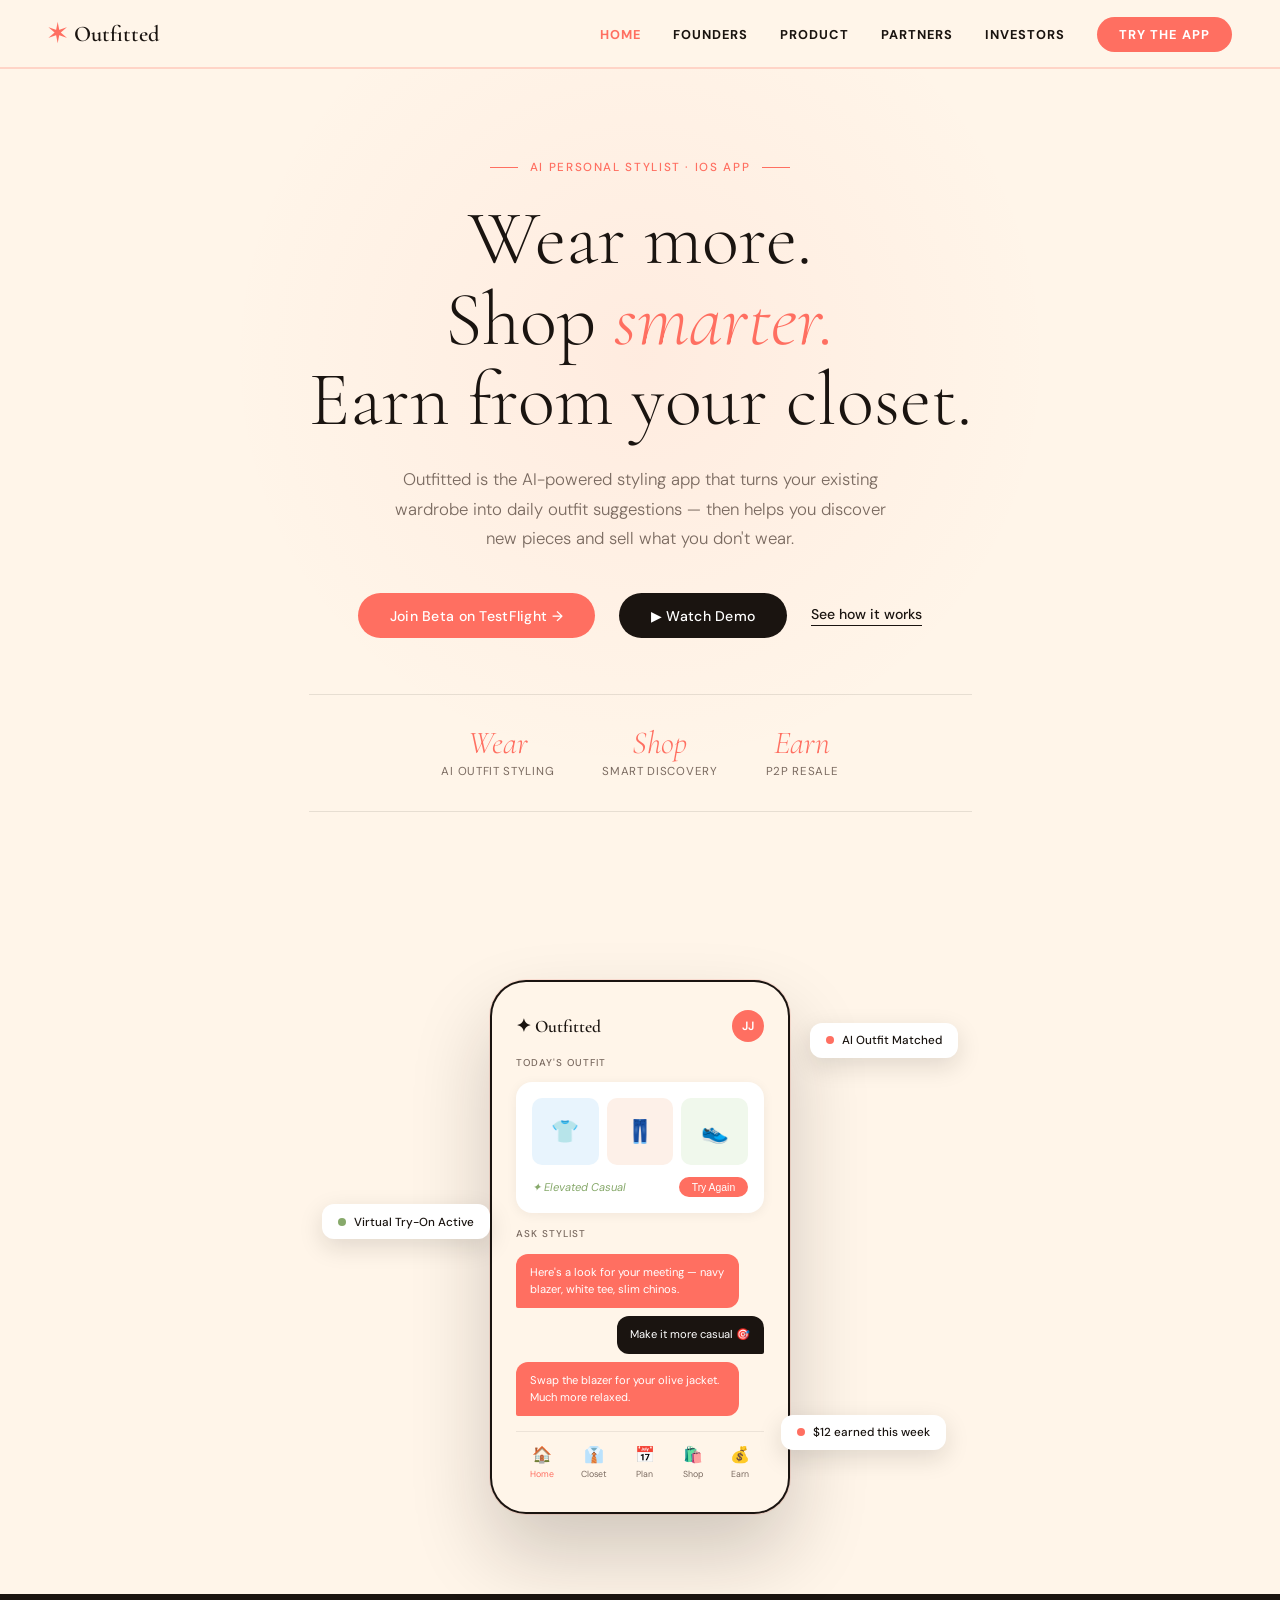
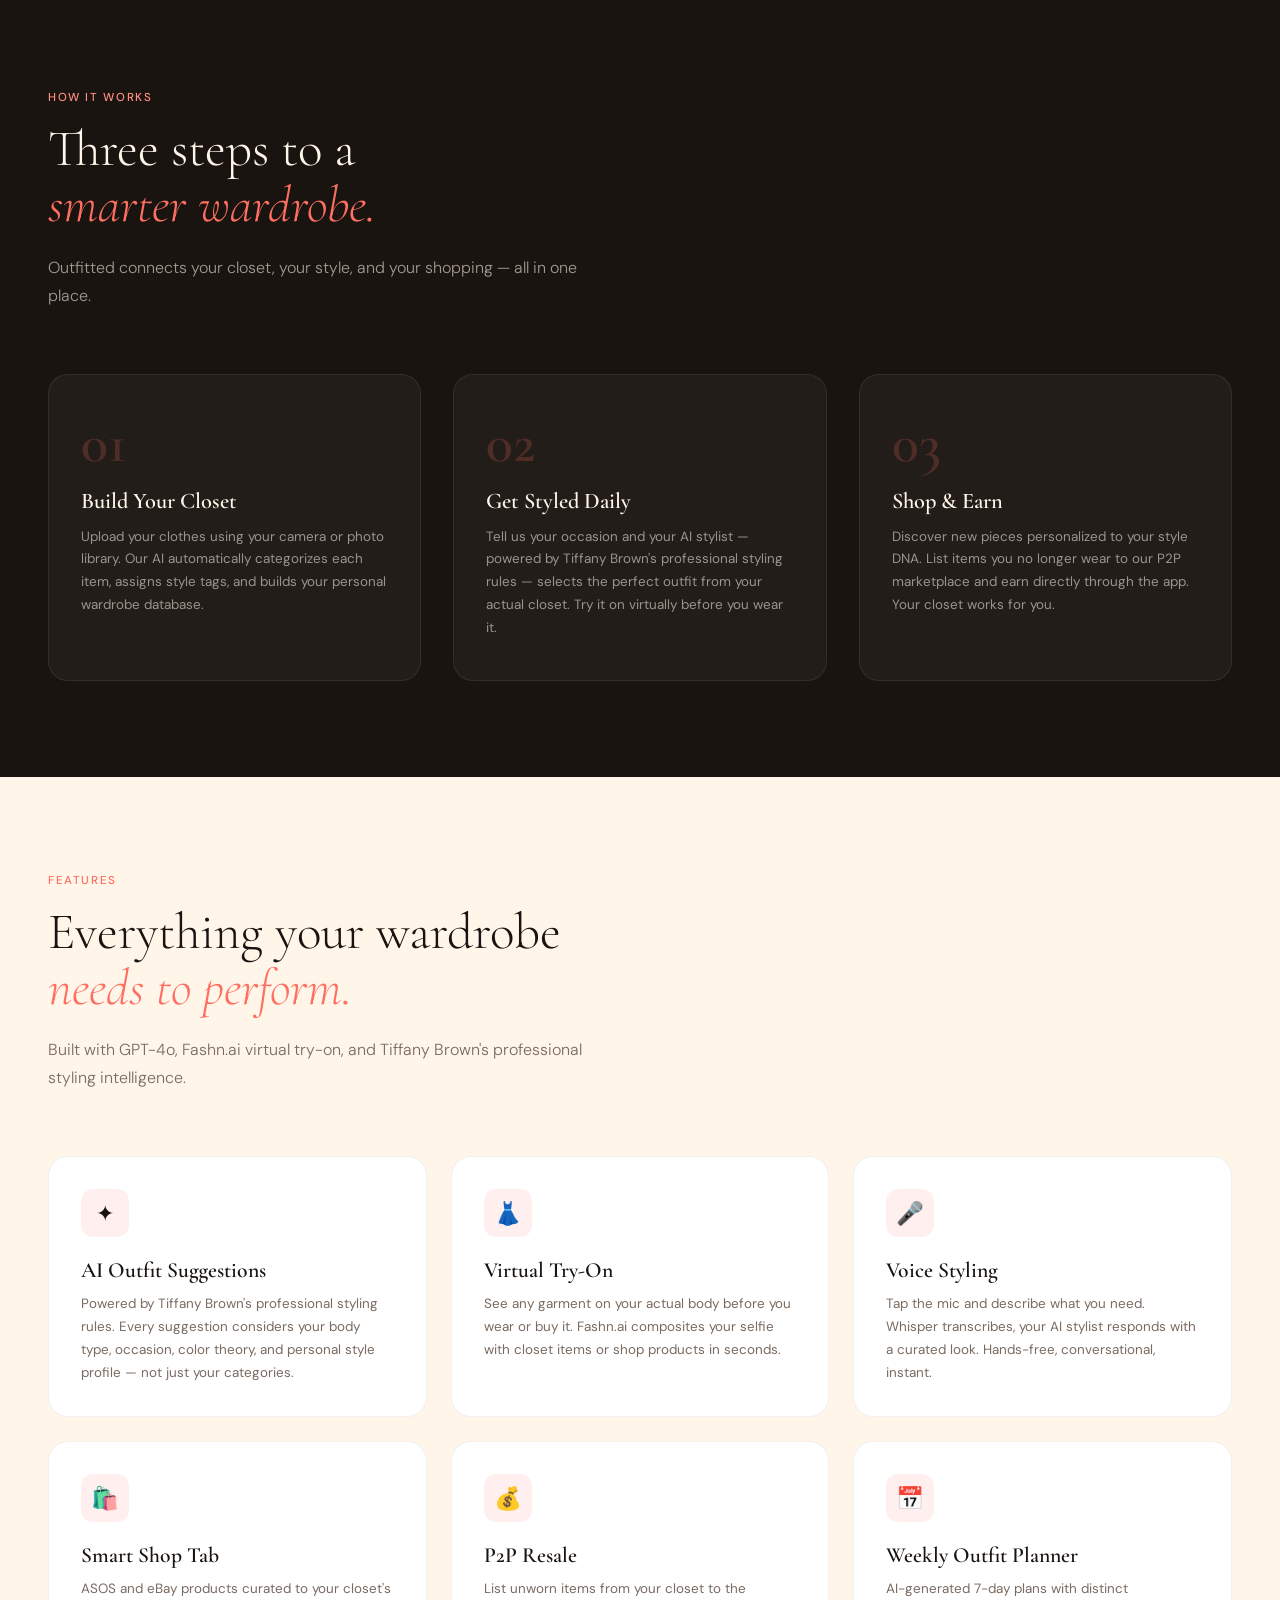
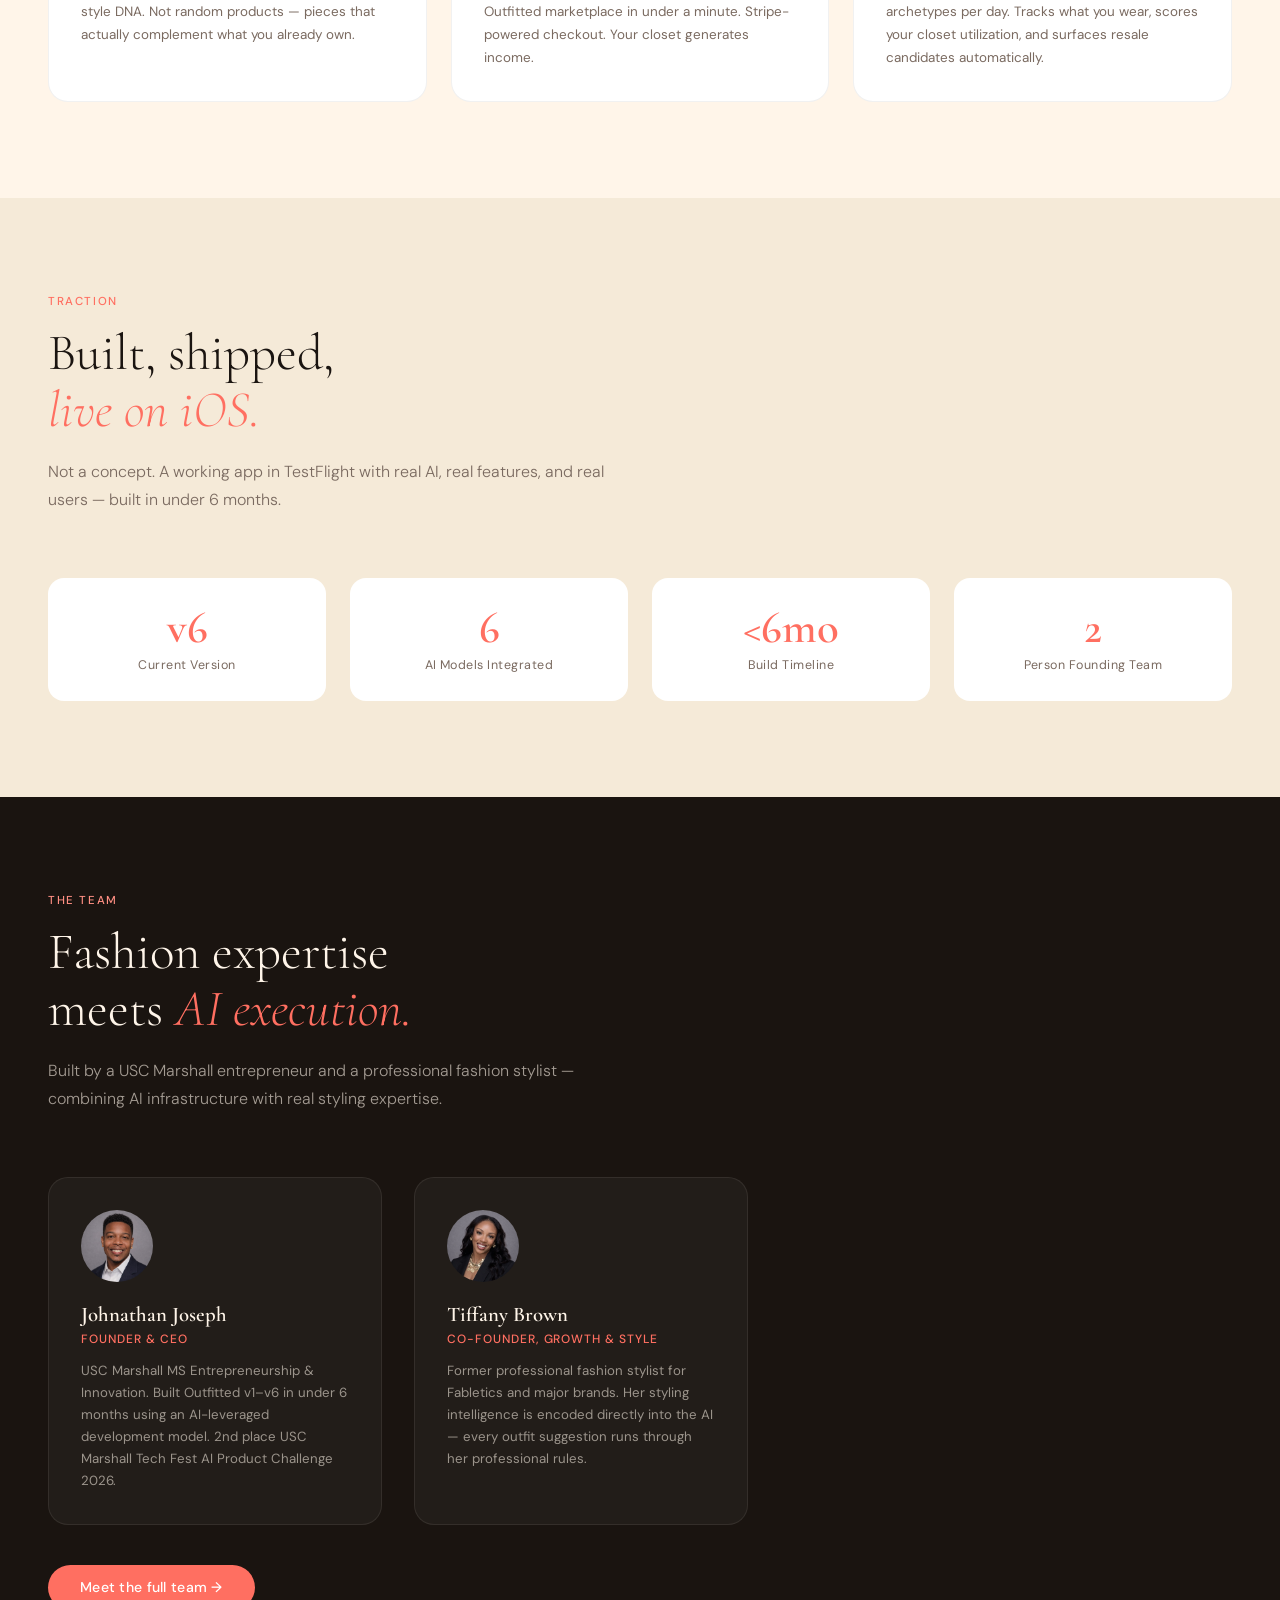
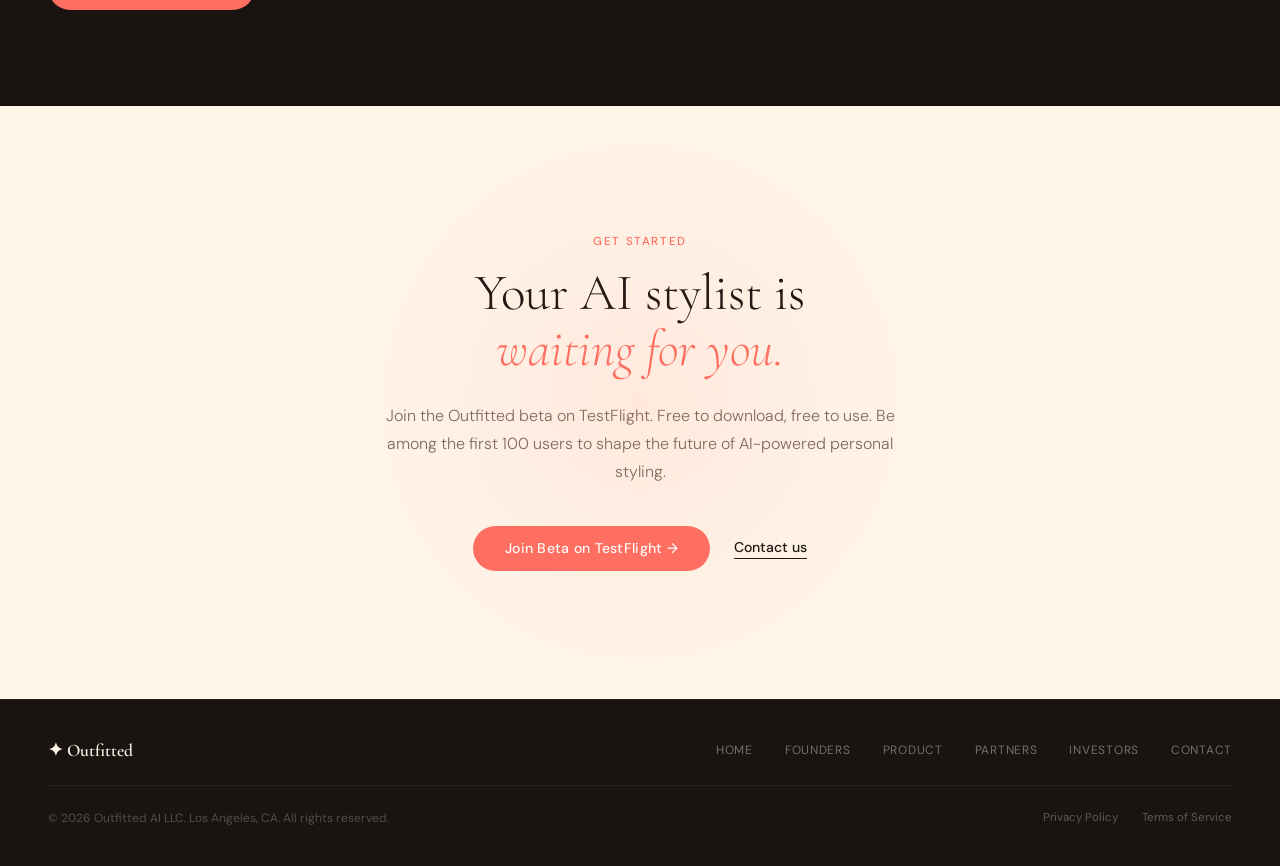
==== index.html @ 9d564053 "Update index.html" ====
<!DOCTYPE html>
<html lang="en">
<head>
  <meta charset="UTF-8" />
  <meta name="color-scheme" content="light only" />
  <meta name="viewport" content="width=device-width, initial-scale=1.0" />
  <title>Outfitted — Wear, Shop, Earn</title>
  <meta name="description" content="Outfitted is an AI-powered personal stylist that turns your existing closet into daily outfit suggestions — then helps you shop, resell, and earn from what you already own." />
  <link rel="preconnect" href="https://fonts.googleapis.com" />
  <link rel="preconnect" href="https://fonts.gstatic.com" crossorigin />
  <link href="https://fonts.googleapis.com/css2?family=Cormorant+Garamond:ital,wght@0,300;0,400;0,600;1,300;1,400&family=DM+Sans:wght@300;400;500&display=swap" rel="stylesheet" />
  <style>
    *, *::before, *::after { box-sizing: border-box; margin: 0; padding: 0; }
    :root {
      --coral: #FF6F61; --coral-dark: #E55A4D; --sage: #87A96B;
      --cream: #FFF5E9; --cream-dark: #F5EAD8; --ink: #1A1410; --ink-light: #7A6A60; --white: #FFFFFF;
    }

    html { scroll-behavior: smooth; }
    html { background: #FFF5E9; color-scheme: light; }
    body { font-family: 'DM Sans', sans-serif; background: #FFF5E9; color: var(--ink); overflow-x: hidden; }

    .hero { min-height: 100vh; display: flex; flex-direction: column; align-items: center; justify-content: center; padding: 9rem 2rem 5rem; text-align: center; position: relative; overflow: hidden; }
    .hero::before { content: ''; position: absolute; top: -10%; left: 50%; transform: translateX(-50%); width: 70vw; height: 70vw; background: radial-gradient(ellipse, rgba(255,111,97,0.07) 0%, transparent 65%); pointer-events: none; }
    .hero-content { position: relative; z-index: 1; animation: fadeUp 0.9s ease both; max-width: 720px; }
    .hero-eyebrow { display: inline-flex; align-items: center; gap: 0.75rem; justify-content: center; font-size: 0.73rem; font-weight: 500; letter-spacing: 0.14em; text-transform: uppercase; color: var(--coral); margin-bottom: 1.5rem; }
    .hero-eyebrow::before, .hero-eyebrow::after { content: ''; display: block; width: 28px; height: 1px; background: var(--coral); }
    h1 { font-family: 'Cormorant Garamond', serif; font-size: clamp(3.4rem, 6vw, 6.5rem); font-weight: 300; line-height: 1.05; color: var(--ink); margin-bottom: 1.5rem; }
    h1 em { font-style: italic; color: var(--coral); }
    .hero-sub { font-size: 1.05rem; font-weight: 300; line-height: 1.75; color: var(--ink-light); max-width: 520px; margin: 0 auto 2.5rem; }
    .hero-actions { display: flex; align-items: center; gap: 1.5rem; flex-wrap: wrap; justify-content: center; margin-bottom: 3.5rem; }

    .pillars-row { display: flex; gap: 3rem; justify-content: center; padding: 2rem 3rem; border-top: 1px solid rgba(26,20,16,0.1); border-bottom: 1px solid rgba(26,20,16,0.1); margin-bottom: 0; }
    .pillar-item { text-align: center; }
    .pillar-word { font-family: 'Cormorant Garamond', serif; font-size: 2rem; font-weight: 300; font-style: italic; color: var(--coral); line-height: 1; }
    .pillar-desc { font-size: 0.72rem; font-weight: 400; color: var(--ink-light); letter-spacing: 0.06em; text-transform: uppercase; margin-top: 0.3rem; }

    .btn-primary { display: inline-flex; align-items: center; gap: 0.5rem; background: var(--coral); color: var(--white); padding: 0.85rem 2rem; border-radius: 100px; font-size: 0.88rem; font-weight: 500; text-decoration: none; letter-spacing: 0.02em; transition: background 0.2s, transform 0.2s; }
    .btn-primary:hover { background: var(--coral-dark); transform: translateY(-1px); }
    .btn-primary.dark { background: var(--ink); }
    .btn-primary.dark:hover { background: #2A2018; }
    .btn-secondary { display: inline-flex; align-items: center; gap: 0.4rem; color: var(--ink); font-size: 0.88rem; font-weight: 500; text-decoration: none; border-bottom: 1px solid var(--ink); padding-bottom: 2px; transition: color 0.2s, border-color 0.2s; }
    .btn-secondary:hover { color: var(--coral); border-color: var(--coral); }

    section { padding: 6rem 3rem; }
    .section-eyebrow { font-size: 0.72rem; font-weight: 500; letter-spacing: 0.14em; text-transform: uppercase; color: var(--coral); margin-bottom: 1rem; }
    h2 { font-family: 'Cormorant Garamond', serif; font-size: clamp(2.2rem, 4vw, 3.8rem); font-weight: 300; line-height: 1.1; color: var(--ink); margin-bottom: 1.25rem; }
    h2 em { font-style: italic; color: var(--coral); }
    .section-sub { font-size: 1rem; font-weight: 300; line-height: 1.75; color: var(--ink-light); max-width: 560px; }

    /* HOW IT WORKS */
    .how { background: var(--ink); }
    .how h2 { color: var(--cream); }
    .how .section-eyebrow { color: #FF8F83; }
    .how .section-sub { color: rgba(255,245,233,0.6); }
    .how-grid { display: grid; grid-template-columns: repeat(3, 1fr); gap: 2rem; margin-top: 4rem; }
    .how-card { background: rgba(255,245,233,0.04); border: 1px solid rgba(255,245,233,0.08); border-radius: 20px; padding: 2.5rem 2rem; transition: border-color 0.2s; }
    .how-card:hover { border-color: rgba(255,111,97,0.3); }
    .how-num { font-family: 'Cormorant Garamond', serif; font-size: 3.5rem; font-weight: 600; color: rgba(255,111,97,0.2); line-height: 1; margin-bottom: 1rem; }
    .how-title { font-family: 'Cormorant Garamond', serif; font-size: 1.4rem; font-weight: 600; color: var(--cream); margin-bottom: 0.75rem; }
    .how-desc { font-size: 0.84rem; line-height: 1.7; color: rgba(255,245,233,0.55); }

    /* FEATURES */
    .features-grid { display: grid; grid-template-columns: repeat(3, 1fr); gap: 1.5rem; margin-top: 4rem; }
    .feature-card { background: var(--white); border-radius: 20px; padding: 2rem; border: 1px solid rgba(26,20,16,0.06); transition: transform 0.2s, box-shadow 0.2s; }
    .feature-card:hover { transform: translateY(-4px); box-shadow: 0 16px 40px rgba(26,20,16,0.1); }
    .feature-icon { width: 48px; height: 48px; border-radius: 12px; background: rgba(255,111,97,0.1); display: flex; align-items: center; justify-content: center; font-size: 1.4rem; margin-bottom: 1.25rem; }
    .feature-title { font-family: 'Cormorant Garamond', serif; font-size: 1.35rem; font-weight: 600; color: var(--ink); margin-bottom: 0.6rem; }
    .feature-desc { font-size: 0.84rem; line-height: 1.7; color: var(--ink-light); }

    /* TRACTION */
    .traction { background: var(--cream-dark); }
    .traction-grid { display: grid; grid-template-columns: repeat(4, 1fr); gap: 1.5rem; margin-top: 4rem; }
    .traction-card { background: var(--white); border-radius: 16px; padding: 1.75rem; text-align: center; }
    .traction-num { font-family: 'Cormorant Garamond', serif; font-size: 2.8rem; font-weight: 600; color: var(--coral); line-height: 1; margin-bottom: 0.4rem; }
    .traction-label { font-size: 0.78rem; color: var(--ink-light); letter-spacing: 0.04em; }

    /* TEAM PREVIEW */
    .team-preview { background: var(--ink); }
    .team-preview h2 { color: var(--cream); }
    .team-preview .section-eyebrow { color: #FF8F83; }
    .team-preview .section-sub { color: rgba(255,245,233,0.6); }
    .team-grid { display: grid; grid-template-columns: repeat(2, 1fr); gap: 2rem; margin-top: 4rem; max-width: 700px; }
    .team-card { background: rgba(255,245,233,0.04); border: 1px solid rgba(255,245,233,0.08); border-radius: 20px; padding: 2rem; transition: border-color 0.2s; }
    .team-card:hover { border-color: rgba(255,111,97,0.3); }
    .team-avatar { width: 72px; height: 72px; border-radius: 50%; overflow: hidden; margin-bottom: 1.25rem; }
    .team-avatar img { width: 100%; height: 100%; object-fit: cover; object-position: center top; display: block; }
    .team-name { font-family: 'Cormorant Garamond', serif; font-size: 1.3rem; font-weight: 600; color: var(--cream); margin-bottom: 0.25rem; }
    .team-role { font-size: 0.75rem; font-weight: 500; letter-spacing: 0.08em; text-transform: uppercase; color: var(--coral); margin-bottom: 0.85rem; }
    .team-bio { font-size: 0.83rem; line-height: 1.65; color: rgba(255,245,233,0.55); }

    /* CTA */
    .cta-section { text-align: center; padding: 8rem 3rem; position: relative; overflow: hidden; }
    .cta-section::before { content: ''; position: absolute; top: 50%; left: 50%; transform: translate(-50%,-50%); width: 600px; height: 600px; background: radial-gradient(ellipse, rgba(255,111,97,0.09) 0%, transparent 70%); pointer-events: none; }
    .cta-section h2 { max-width: 600px; margin: 0 auto 1.5rem; }
    .cta-section .section-sub { margin: 0 auto 2.5rem; text-align: center; }
    .cta-buttons { display: flex; align-items: center; justify-content: center; gap: 1.5rem; flex-wrap: wrap; }

    footer { background: var(--ink); padding: 2.5rem 3rem; border-top: 1px solid rgba(255,245,233,0.06); }
    .footer-top { display: flex; align-items: center; justify-content: space-between; flex-wrap: wrap; gap: 1rem; margin-bottom: 1.5rem; }
    .footer-logo { font-family: 'Cormorant Garamond', serif; font-size: 1.1rem; font-weight: 600; color: var(--cream); }
    .footer-links { display: flex; gap: 2rem; flex-wrap: wrap; }
    .footer-links a { font-size: 0.75rem; color: rgba(255,245,233,0.4) !important; text-decoration: none; transition: color 0.2s; letter-spacing: 0.06em; text-transform: uppercase; }
    .footer-links a:hover { color: var(--coral); }
    .footer-bottom { display: flex; align-items: center; justify-content: space-between; flex-wrap: wrap; gap: 1rem; padding-top: 1.5rem; border-top: 1px solid rgba(255,245,233,0.06); }
    .footer-copy { font-size: 0.75rem; color: rgba(255,245,233,0.25); }
    .footer-legal { display: flex; gap: 1.5rem; }
    .footer-legal a { font-size: 0.72rem; color: rgba(255,245,233,0.3); text-decoration: none; transition: color 0.2s; }
    .footer-legal a:hover { color: var(--coral); }

    @keyframes fadeUp { from { opacity: 0; transform: translateY(24px); } to { opacity: 1; transform: translateY(0); } }
    @media (max-width: 900px) {
      section { padding: 4rem 1.5rem; }
      .hero { padding: 7rem 1.5rem 3rem; }
      .pillars-row { gap: 1.5rem; flex-wrap: wrap; }
      .how-grid, .features-grid { grid-template-columns: 1fr; }
      .traction-grid { grid-template-columns: repeat(2, 1fr); }
      .team-grid { grid-template-columns: 1fr; max-width: 100%; }
      footer { padding: 2rem 1.5rem; }
      .footer-top, .footer-bottom { flex-direction: column; text-align: center; }
    }

    .mockup-section { padding: 5rem 3rem; display: flex; justify-content: center; background: var(--cream); }
    .mockup-wrap { position: relative; display: inline-block; }
    .app-mockup { background: var(--ink); border-radius: 36px; padding: 2px; box-shadow: 0 40px 80px rgba(26,20,16,0.2), 0 0 0 1px rgba(255,111,97,0.15); width: 300px; }
    .app-inner { background: var(--cream); border-radius: 34px; overflow: hidden; padding: 1.75rem 1.5rem; min-height: 530px; display: flex; flex-direction: column; gap: 0.85rem; }
    .app-header { display: flex; align-items: center; justify-content: space-between; }
    .app-logo-sm { font-family: 'Cormorant Garamond', serif; font-size: 1.1rem; font-weight: 600; color: var(--ink); }
    .app-av { width: 32px; height: 32px; border-radius: 50%; background: var(--coral); display: flex; align-items: center; justify-content: center; color: white; font-size: 0.75rem; font-weight: 600; }
    .app-lbl { font-size: 0.62rem; font-weight: 500; letter-spacing: 0.1em; text-transform: uppercase; color: var(--ink-light); }
    .oc { background: var(--white); border-radius: 16px; padding: 1rem; box-shadow: 0 2px 12px rgba(26,20,16,0.06); }
    .or { display: flex; gap: 0.5rem; margin-bottom: 0.75rem; }
    .oi { flex: 1; aspect-ratio: 1; border-radius: 10px; display: flex; align-items: center; justify-content: center; font-size: 1.4rem; }
    .oi.t { background: #E8F4FD; } .oi.b { background: #FDF0E8; } .oi.s { background: #F0F8EC; }
    .om { display: flex; align-items: center; justify-content: space-between; }
    .oa { font-size: 0.7rem; color: var(--sage); font-style: italic; }
    .ob { background: var(--coral); color: white; border: none; border-radius: 100px; padding: 0.3rem 0.8rem; font-size: 0.65rem; font-weight: 500; cursor: pointer; }
    .ca { display: flex; flex-direction: column; gap: 0.5rem; }
    .ab { background: var(--coral); color: white; border-radius: 12px 12px 12px 2px; padding: 0.65rem 0.85rem; font-size: 0.7rem; line-height: 1.5; max-width: 90%; }
    .ub { background: var(--ink); color: white; border-radius: 12px 12px 2px 12px; padding: 0.65rem 0.85rem; font-size: 0.7rem; line-height: 1.5; max-width: 80%; margin-left: auto; }
    .at { display: flex; justify-content: space-around; padding: 0.75rem 0 0.25rem; border-top: 1px solid rgba(26,20,16,0.08); margin-top: auto; }
    .ti { display: flex; flex-direction: column; align-items: center; gap: 0.2rem; font-size: 0.55rem; color: var(--ink-light); }
    .ti.act { color: var(--coral); }
    .ticon { font-size: 1rem; }
    .bf { position: absolute; background: var(--white); border-radius: 12px; padding: 0.6rem 1rem; box-shadow: 0 8px 24px rgba(26,20,16,0.13); font-size: 0.73rem; font-weight: 500; display: flex; align-items: center; gap: 0.5rem; white-space: nowrap; animation: floatbadge 4s ease-in-out infinite; }
    .bf.b1 { top: 8%; right: -168px; animation-delay: 0s; }
    .bf.b2 { top: 42%; left: -168px; animation-delay: 1.5s; }
    .bf.b3 { bottom: 12%; right: -156px; animation-delay: 0.75s; }
    .bd { width: 8px; height: 8px; border-radius: 50%; background: var(--sage); flex-shrink: 0; }
    .bd.c { background: var(--coral); }
    @keyframes floatbadge { 0%, 100% { transform: translateY(0); } 50% { transform: translateY(-8px); } }
      #topnav { position:fixed; top:0; left:0; right:0; z-index:9999; display:flex; align-items:center; justify-content:space-between; padding:1.25rem 3rem; background:#FFF5E9; border-bottom:2px solid rgba(255,111,97,0.25); }
      #topnav a.logo { font-family:'Cormorant Garamond',serif; font-size:1.4rem; font-weight:600; color:#1A1410; text-decoration:none; display:flex; align-items:center; gap:0.5rem; }
      #topnav .spark { color:#FF6F61; }
      #topnav ul { display:flex; align-items:center; gap:2rem; list-style:none; margin:0; padding:0; }
      #topnav ul li { list-style:none; }
      #topnav ul li a { font-size:0.8rem !important; font-weight:700 !important; letter-spacing:0.08em; text-transform:uppercase; color:#1A1410 !important; text-decoration:none !important; opacity:1 !important; visibility:visible !important; }
      #topnav ul li a:hover, #topnav ul li a.active { color:#FF6F61 !important; }
      #topnav ul li a.cta { background:#FF6F61 !important; color:#ffffff !important; padding:0.55rem 1.4rem; border-radius:100px; }
      #topnav ul li a.cta:hover { background:#E55A4D !important; }
      #hamburger { display:none; flex-direction:column; gap:5px; background:none; border:none; cursor:pointer; padding:4px; }
      #hamburger span { display:block; width:24px; height:2px; background:#1A1410; border-radius:2px; }
      #mobilenav { display:none; position:fixed; inset:0; background:#FFF5E9; z-index:10000; flex-direction:column; align-items:center; justify-content:center; gap:2rem; }
      #mobilenav.open { display:flex !important; }
      #mobilenav a { font-family:'Cormorant Garamond',serif; font-size:2.2rem; font-weight:300; color:#1A1410 !important; text-decoration:none; }
      #mobilenav a:hover { color:#FF6F61 !important; }
      #mobilenav a.cta { font-family:'DM Sans',sans-serif; font-size:1rem; background:#FF6F61; color:#ffffff !important; padding:0.75rem 2.5rem; border-radius:100px; }
      #closenav { position:absolute; top:1.5rem; right:1.5rem; background:none; border:none; font-size:1.5rem; cursor:pointer; color:#1A1410; }
      @media (max-width: 900px) { #topnav { padding: 1rem 1.5rem; } #topnav ul { display: none !important; } #hamburger { display: flex !important; } #topnav a.logo { display: flex !important; } }
  </style>
</head>
<body>

  <nav id="topnav">
    <a href="index.html" class="logo"><span class="spark">&#x2736;</span> Outfitted</a>
    <ul>
      <li><a href="index.html" class="active">Home</a></li>
      <li><a href="founders.html" >Founders</a></li>
      <li><a href="product.html" >Product</a></li>
      <li><a href="partners.html" >Partners</a></li>
      <li><a href="invest.html" >Investors</a></li>
      <li><a href="https://testflight.apple.com/join/uwkSrC3p" target="_blank" class="cta">Try the App</a></li>
    </ul>
    <button id="hamburger" onclick="document.getElementById('mobilenav').classList.add('open')" aria-label="Menu"><span></span><span></span><span></span></button>
  </nav>
  <div id="mobilenav">
    <button id="closenav" onclick="document.getElementById('mobilenav').classList.remove('open')">&#x2715;</button>
    <a href="index.html" onclick="document.getElementById('mobilenav').classList.remove('open')">Home</a>
    <a href="founders.html" onclick="document.getElementById('mobilenav').classList.remove('open')">Founders</a>
    <a href="product.html" onclick="document.getElementById('mobilenav').classList.remove('open')">Product</a>
    <a href="partners.html" onclick="document.getElementById('mobilenav').classList.remove('open')">Partners</a>
    <a href="invest.html" onclick="document.getElementById('mobilenav').classList.remove('open')">Investors</a>
    <a href="https://testflight.apple.com/join/uwkSrC3p" target="_blank" class="cta">Try the App</a>
  </div>

  <!-- MOBILE MENU --><section class="hero">
    <div class="hero-content">
      <div class="hero-eyebrow">AI Personal Stylist · iOS App</div>
      <h1>Wear more.<br/>Shop <em>smarter.</em><br/>Earn from your closet.</h1>
      <p class="hero-sub">Outfitted is the AI-powered styling app that turns your existing wardrobe into daily outfit suggestions — then helps you discover new pieces and sell what you don't wear.</p>
      <div class="hero-actions">
        <a href="https://testflight.apple.com/join/uwkSrC3p" target="_blank" class="btn-primary">Join Beta on TestFlight →</a>
        <a href="https://youtube.com/shorts/QoiiJCSgkPc?feature=share" target="_blank" class="btn-primary dark">▶ Watch Demo</a>
        <a href="#how" class="btn-secondary">See how it works</a>
      </div>
      <div class="pillars-row">
        <div class="pillar-item"><div class="pillar-word">Wear</div><div class="pillar-desc">AI Outfit Styling</div></div>
        <div class="pillar-item"><div class="pillar-word">Shop</div><div class="pillar-desc">Smart Discovery</div></div>
        <div class="pillar-item"><div class="pillar-word">Earn</div><div class="pillar-desc">P2P Resale</div></div>
      </div>
    </div>
  </section>


  <!-- APP MOCKUP -->
  <section class="mockup-section">
    <div class="mockup-wrap">
      <div class="app-mockup">
        <div class="app-inner">
          <div class="app-header">
            <div class="app-logo-sm"><span class="spark">✦</span> Outfitted</div>
            <div class="app-av">JJ</div>
          </div>
          <div class="app-lbl">Today's Outfit</div>
          <div class="oc">
            <div class="or">
              <div class="oi t">👕</div>
              <div class="oi b">👖</div>
              <div class="oi s">👟</div>
            </div>
            <div class="om">
              <span class="oa">✦ Elevated Casual</span>
              <button class="ob">Try Again</button>
            </div>
          </div>
          <div class="app-lbl">Ask Stylist</div>
          <div class="ca">
            <div class="ab">Here's a look for your meeting — navy blazer, white tee, slim chinos.</div>
            <div class="ub">Make it more casual 🎯</div>
            <div class="ab">Swap the blazer for your olive jacket. Much more relaxed.</div>
          </div>
          <div class="at">
            <div class="ti act"><span class="ticon">🏠</span>Home</div>
            <div class="ti"><span class="ticon">👔</span>Closet</div>
            <div class="ti"><span class="ticon">📅</span>Plan</div>
            <div class="ti"><span class="ticon">🛍️</span>Shop</div>
            <div class="ti"><span class="ticon">💰</span>Earn</div>
          </div>
        </div>
      </div>
      <div class="bf b1"><span class="bd c"></span>AI Outfit Matched</div>
      <div class="bf b2"><span class="bd"></span>Virtual Try-On Active</div>
      <div class="bf b3"><span class="bd c"></span>$12 earned this week</div>
    </div>
  </section>

  <!-- HOW IT WORKS -->
  <section class="how" id="how">
    <div class="section-eyebrow">How It Works</div>
    <h2>Three steps to a<br/><em>smarter wardrobe.</em></h2>
    <p class="section-sub">Outfitted connects your closet, your style, and your shopping — all in one place.</p>
    <div class="how-grid">
      <div class="how-card">
        <div class="how-num">01</div>
        <div class="how-title">Build Your Closet</div>
        <div class="how-desc">Upload your clothes using your camera or photo library. Our AI automatically categorizes each item, assigns style tags, and builds your personal wardrobe database.</div>
      </div>
      <div class="how-card">
        <div class="how-num">02</div>
        <div class="how-title">Get Styled Daily</div>
        <div class="how-desc">Tell us your occasion and your AI stylist — powered by Tiffany Brown's professional styling rules — selects the perfect outfit from your actual closet. Try it on virtually before you wear it.</div>
      </div>
      <div class="how-card">
        <div class="how-num">03</div>
        <div class="how-title">Shop & Earn</div>
        <div class="how-desc">Discover new pieces personalized to your style DNA. List items you no longer wear to our P2P marketplace and earn directly through the app. Your closet works for you.</div>
      </div>
    </div>
  </section>

  <!-- FEATURES -->
  <section id="features">
    <div class="section-eyebrow">Features</div>
    <h2>Everything your wardrobe<br/><em>needs to perform.</em></h2>
    <p class="section-sub">Built with GPT-4o, Fashn.ai virtual try-on, and Tiffany Brown's professional styling intelligence.</p>
    <div class="features-grid">
      <div class="feature-card">
        <div class="feature-icon">✦</div>
        <div class="feature-title">AI Outfit Suggestions</div>
        <div class="feature-desc">Powered by Tiffany Brown's professional styling rules. Every suggestion considers your body type, occasion, color theory, and personal style profile — not just your categories.</div>
      </div>
      <div class="feature-card">
        <div class="feature-icon">👗</div>
        <div class="feature-title">Virtual Try-On</div>
        <div class="feature-desc">See any garment on your actual body before you wear or buy it. Fashn.ai composites your selfie with closet items or shop products in seconds.</div>
      </div>
      <div class="feature-card">
        <div class="feature-icon">🎤</div>
        <div class="feature-title">Voice Styling</div>
        <div class="feature-desc">Tap the mic and describe what you need. Whisper transcribes, your AI stylist responds with a curated look. Hands-free, conversational, instant.</div>
      </div>
      <div class="feature-card">
        <div class="feature-icon">🛍️</div>
        <div class="feature-title">Smart Shop Tab</div>
        <div class="feature-desc">ASOS and eBay products curated to your closet's style DNA. Not random products — pieces that actually complement what you already own.</div>
      </div>
      <div class="feature-card">
        <div class="feature-icon">💰</div>
        <div class="feature-title">P2P Resale</div>
        <div class="feature-desc">List unworn items from your closet to the Outfitted marketplace in under a minute. Stripe-powered checkout. Your closet generates income.</div>
      </div>
      <div class="feature-card">
        <div class="feature-icon">📅</div>
        <div class="feature-title">Weekly Outfit Planner</div>
        <div class="feature-desc">AI-generated 7-day plans with distinct archetypes per day. Tracks what you wear, scores your closet utilization, and surfaces resale candidates automatically.</div>
      </div>
    </div>
  </section>

  <!-- TRACTION -->
  <section class="traction">
    <div class="section-eyebrow">Traction</div>
    <h2>Built, shipped,<br/><em>live on iOS.</em></h2>
    <p class="section-sub">Not a concept. A working app in TestFlight with real AI, real features, and real users — built in under 6 months.</p>
    <div class="traction-grid">
      <div class="traction-card"><div class="traction-num">v6</div><div class="traction-label">Current Version</div></div>
      <div class="traction-card"><div class="traction-num">6</div><div class="traction-label">AI Models Integrated</div></div>
      <div class="traction-card"><div class="traction-num">&lt;6mo</div><div class="traction-label">Build Timeline</div></div>
      <div class="traction-card"><div class="traction-num">2</div><div class="traction-label">Person Founding Team</div></div>
    </div>
  </section>

  <!-- TEAM -->
  <section class="team-preview">
    <div class="section-eyebrow">The Team</div>
    <h2>Fashion expertise<br/>meets <em>AI execution.</em></h2>
    <p class="section-sub" style="color:rgba(255,245,233,0.6)">Built by a USC Marshall entrepreneur and a professional fashion stylist — combining AI infrastructure with real styling expertise.</p>
    <div class="team-grid">
      <div class="team-card">
        <div class="team-avatar"><img src="jj-headshot.png" alt="Johnathan Joseph" /></div>
        <div class="team-name">Johnathan Joseph</div>
        <div class="team-role">Founder & CEO</div>
        <div class="team-bio">USC Marshall MS Entrepreneurship & Innovation. Built Outfitted v1–v6 in under 6 months using an AI-leveraged development model. 2nd place USC Marshall Tech Fest AI Product Challenge 2026.</div>
      </div>
      <div class="team-card">
        <div class="team-avatar"><img src="tiffany-headshot.png" alt="Tiffany Brown" /></div>
        <div class="team-name">Tiffany Brown</div>
        <div class="team-role">Co-Founder, Growth & Style</div>
        <div class="team-bio">Former professional fashion stylist for Fabletics and major brands. Her styling intelligence is encoded directly into the AI — every outfit suggestion runs through her professional rules.</div>
      </div>
    </div>
    <div style="margin-top:2.5rem;">
      <a href="founders.html" class="btn-primary">Meet the full team →</a>
    </div>
  </section>

  <!-- CTA -->
  <section class="cta-section">
    <div class="section-eyebrow">Get Started</div>
    <h2>Your AI stylist is<br/><em>waiting for you.</em></h2>
    <p class="section-sub">Join the Outfitted beta on TestFlight. Free to download, free to use. Be among the first 100 users to shape the future of AI-powered personal styling.</p>
    <div class="cta-buttons">
      <a href="https://testflight.apple.com/join/uwkSrC3p" target="_blank" class="btn-primary">Join Beta on TestFlight →</a>
      <a href="mailto:Outfittedai@outlook.com" class="btn-secondary">Contact us</a>
    </div>
  </section>

  <footer>
    <div class="footer-top">
      <div class="footer-logo"><span class="spark">✦</span> Outfitted</div>
      <nav class="footer-links">
        <a href="index.html">Home</a>
        <a href="founders.html">Founders</a>
        <a href="product.html">Product</a>
        <a href="partners.html">Partners</a>
        <a href="invest.html">Investors</a>
        <a href="mailto:Outfittedai@outlook.com">Contact</a>
      </nav>
    </div>
    <div class="footer-bottom">
      <div class="footer-copy">© 2026 Outfitted AI LLC. Los Angeles, CA. All rights reserved.</div>
      <div class="footer-legal">
        <a href="privacy.html">Privacy Policy</a>
        <a href="terms.html">Terms of Service</a>
        <a href="stripe-return.html" style="display:none">Stripe Return</a>
      </div>
    </div>
  </footer>

</body>
</html>
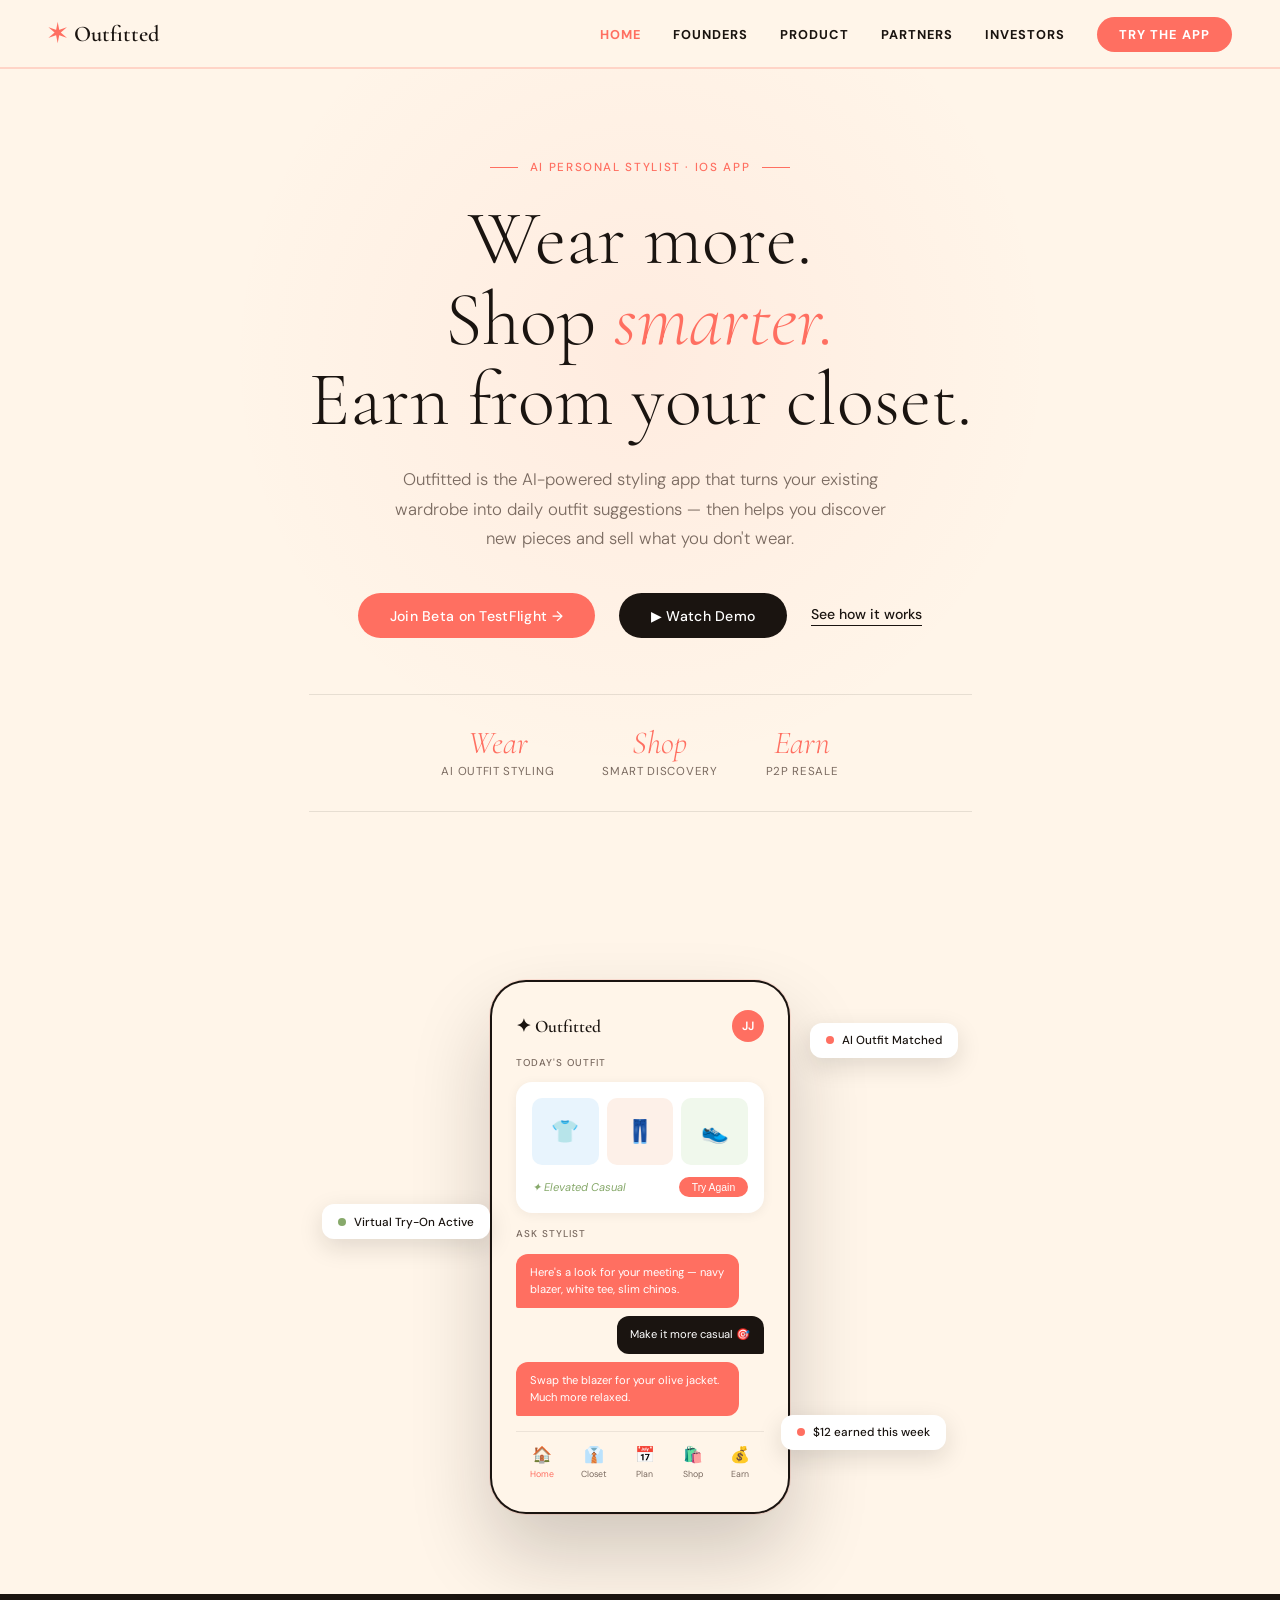
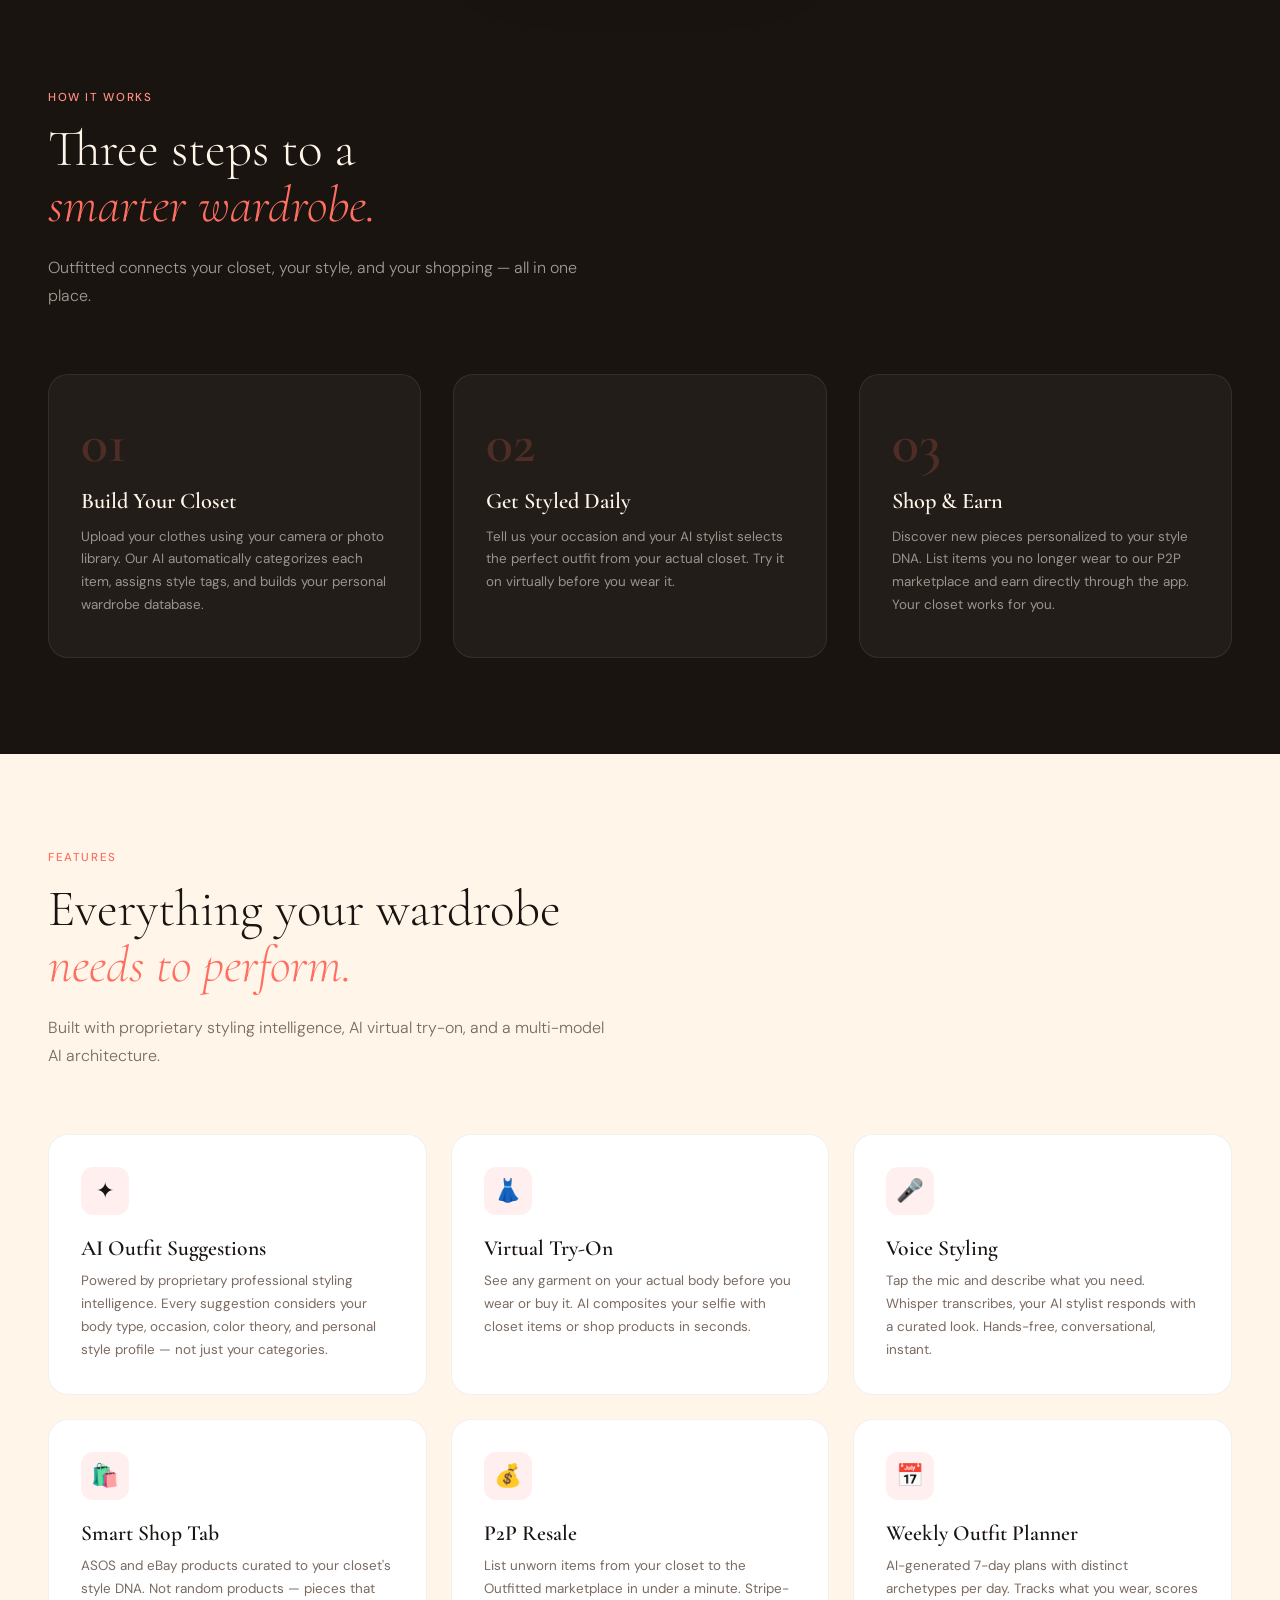
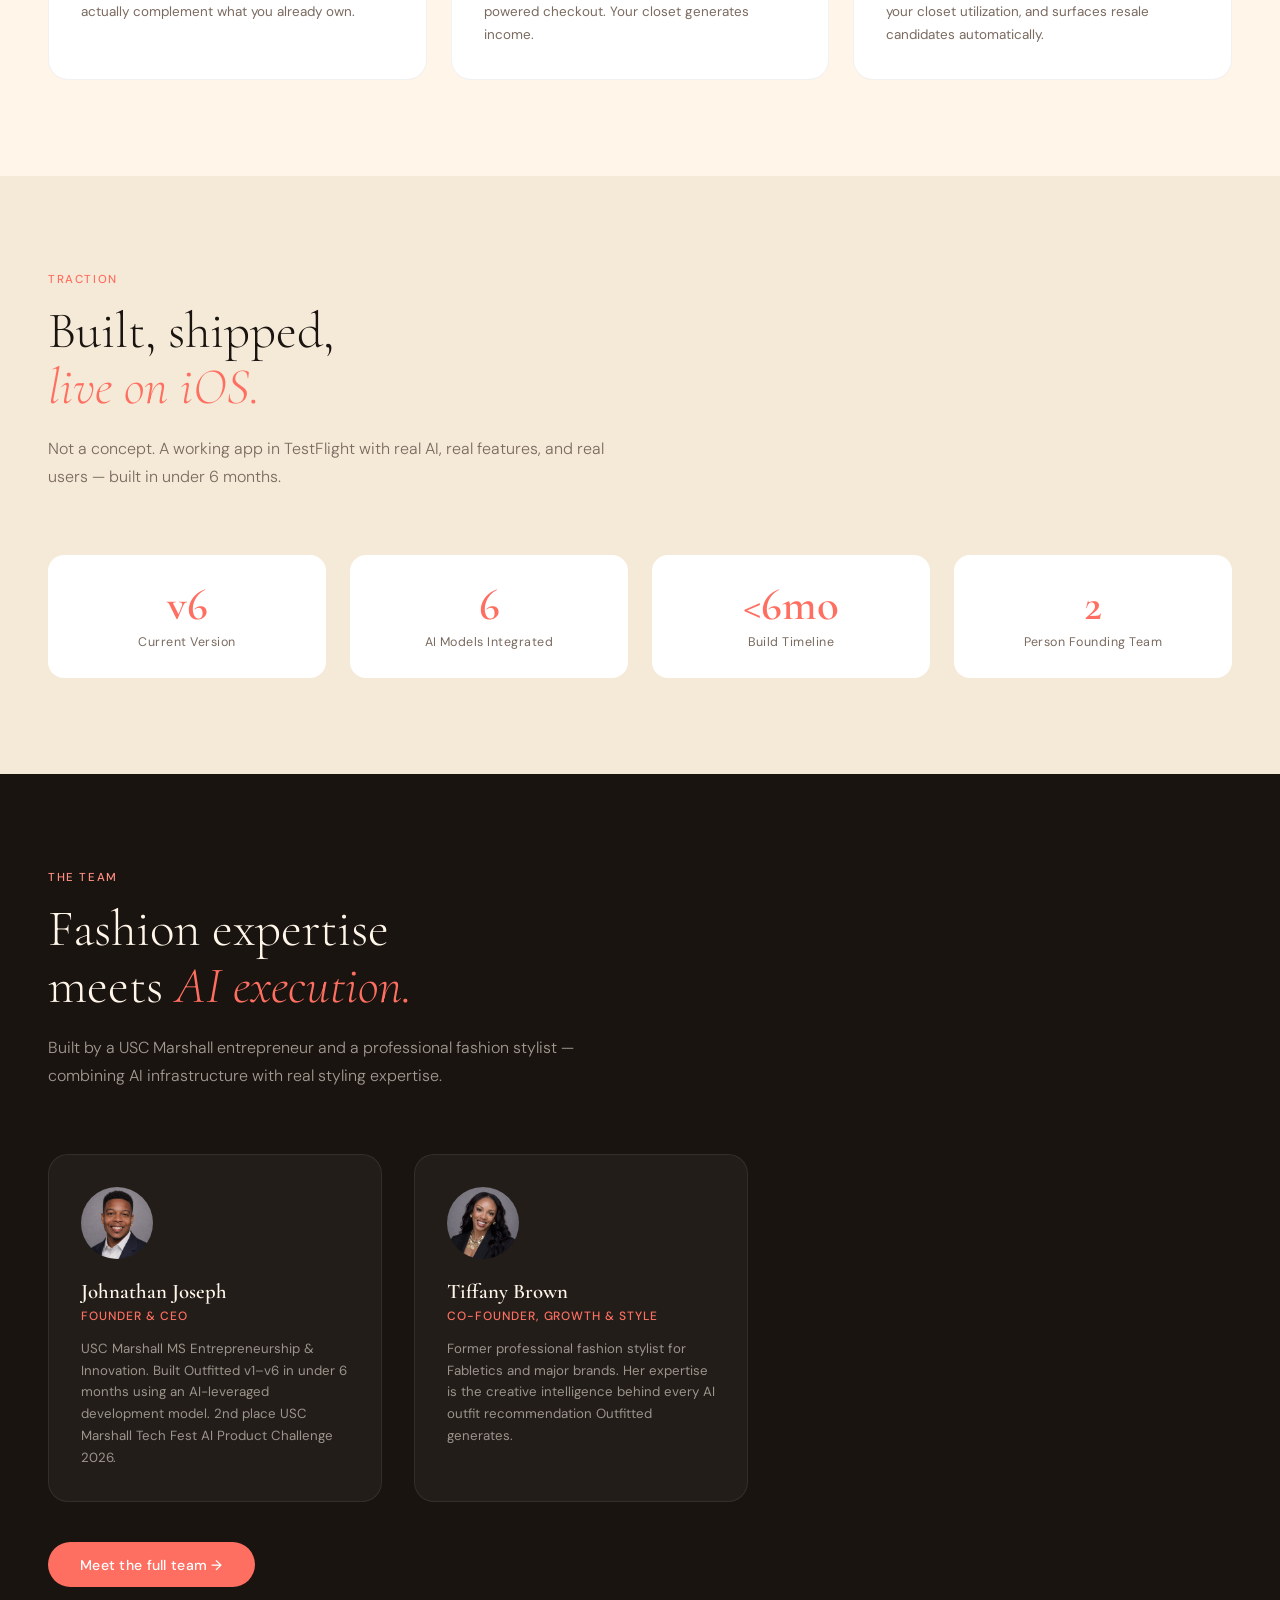
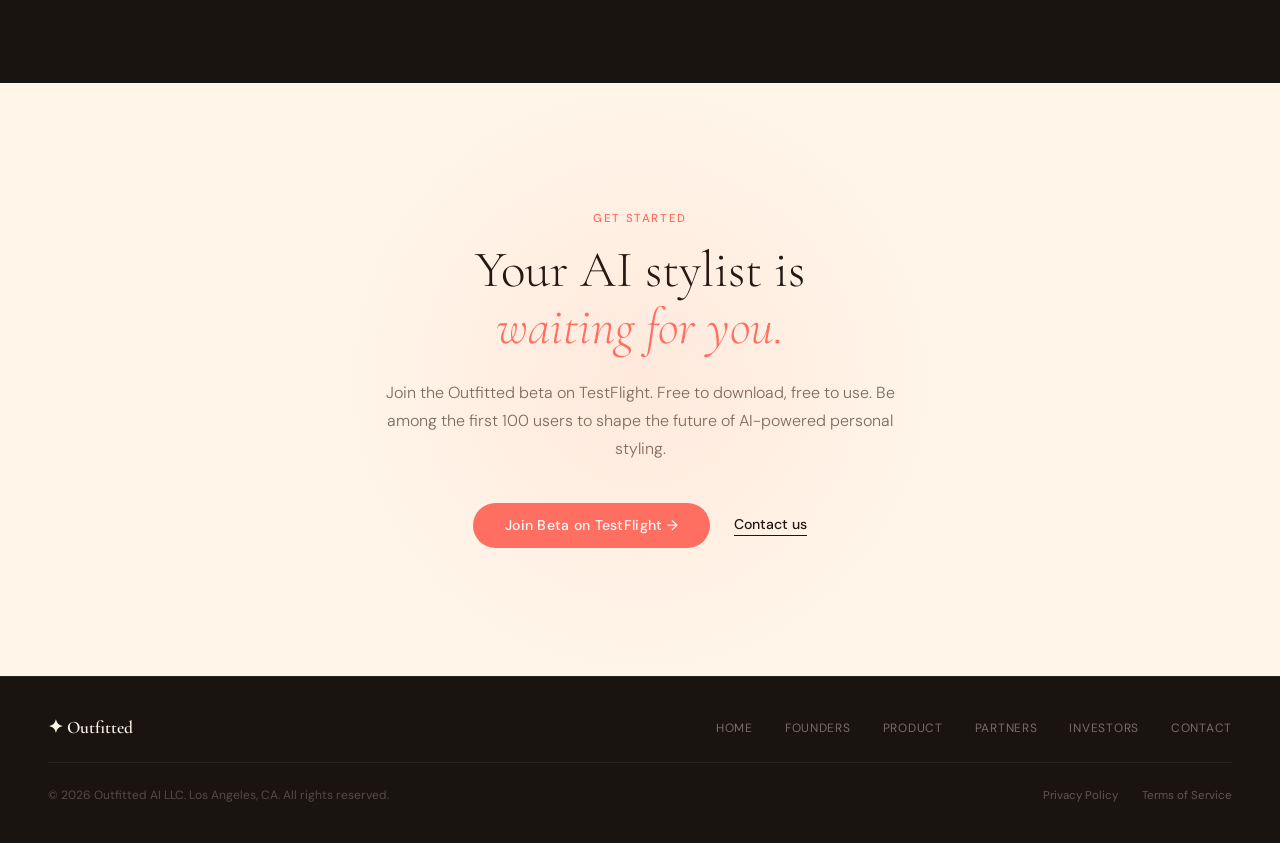
==== commit 32cdadd0: "Remove trade secret disclosures from public site" ====
--- a/index.html
+++ b/index.html
@@ -268,7 +268,7 @@
       <div class="how-card">
         <div class="how-num">02</div>
         <div class="how-title">Get Styled Daily</div>
-        <div class="how-desc">Tell us your occasion and your AI stylist — powered by Tiffany Brown's professional styling rules — selects the perfect outfit from your actual closet. Try it on virtually before you wear it.</div>
+        <div class="how-desc">Tell us your occasion and your AI stylist selects the perfect outfit from your actual closet. Try it on virtually before you wear it.</div>
       </div>
       <div class="how-card">
         <div class="how-num">03</div>
@@ -282,17 +282,17 @@
   <section id="features">
     <div class="section-eyebrow">Features</div>
     <h2>Everything your wardrobe<br/><em>needs to perform.</em></h2>
-    <p class="section-sub">Built with GPT-4o, Fashn.ai virtual try-on, and Tiffany Brown's professional styling intelligence.</p>
+    <p class="section-sub">Built with proprietary styling intelligence, AI virtual try-on, and a multi-model AI architecture.</p>
     <div class="features-grid">
       <div class="feature-card">
         <div class="feature-icon">✦</div>
         <div class="feature-title">AI Outfit Suggestions</div>
-        <div class="feature-desc">Powered by Tiffany Brown's professional styling rules. Every suggestion considers your body type, occasion, color theory, and personal style profile — not just your categories.</div>
+        <div class="feature-desc">Powered by proprietary professional styling intelligence. Every suggestion considers your body type, occasion, color theory, and personal style profile — not just your categories.</div>
       </div>
       <div class="feature-card">
         <div class="feature-icon">👗</div>
         <div class="feature-title">Virtual Try-On</div>
-        <div class="feature-desc">See any garment on your actual body before you wear or buy it. Fashn.ai composites your selfie with closet items or shop products in seconds.</div>
+        <div class="feature-desc">See any garment on your actual body before you wear or buy it. AI composites your selfie with closet items or shop products in seconds.</div>
       </div>
       <div class="feature-card">
         <div class="feature-icon">🎤</div>
@@ -346,7 +346,7 @@
         <div class="team-avatar"><img src="tiffany-headshot.png" alt="Tiffany Brown" /></div>
         <div class="team-name">Tiffany Brown</div>
         <div class="team-role">Co-Founder, Growth & Style</div>
-        <div class="team-bio">Former professional fashion stylist for Fabletics and major brands. Her styling intelligence is encoded directly into the AI — every outfit suggestion runs through her professional rules.</div>
+        <div class="team-bio">Former professional fashion stylist for Fabletics and major brands. Her expertise is the creative intelligence behind every AI outfit recommendation Outfitted generates.</div>
       </div>
     </div>
     <div style="margin-top:2.5rem;">
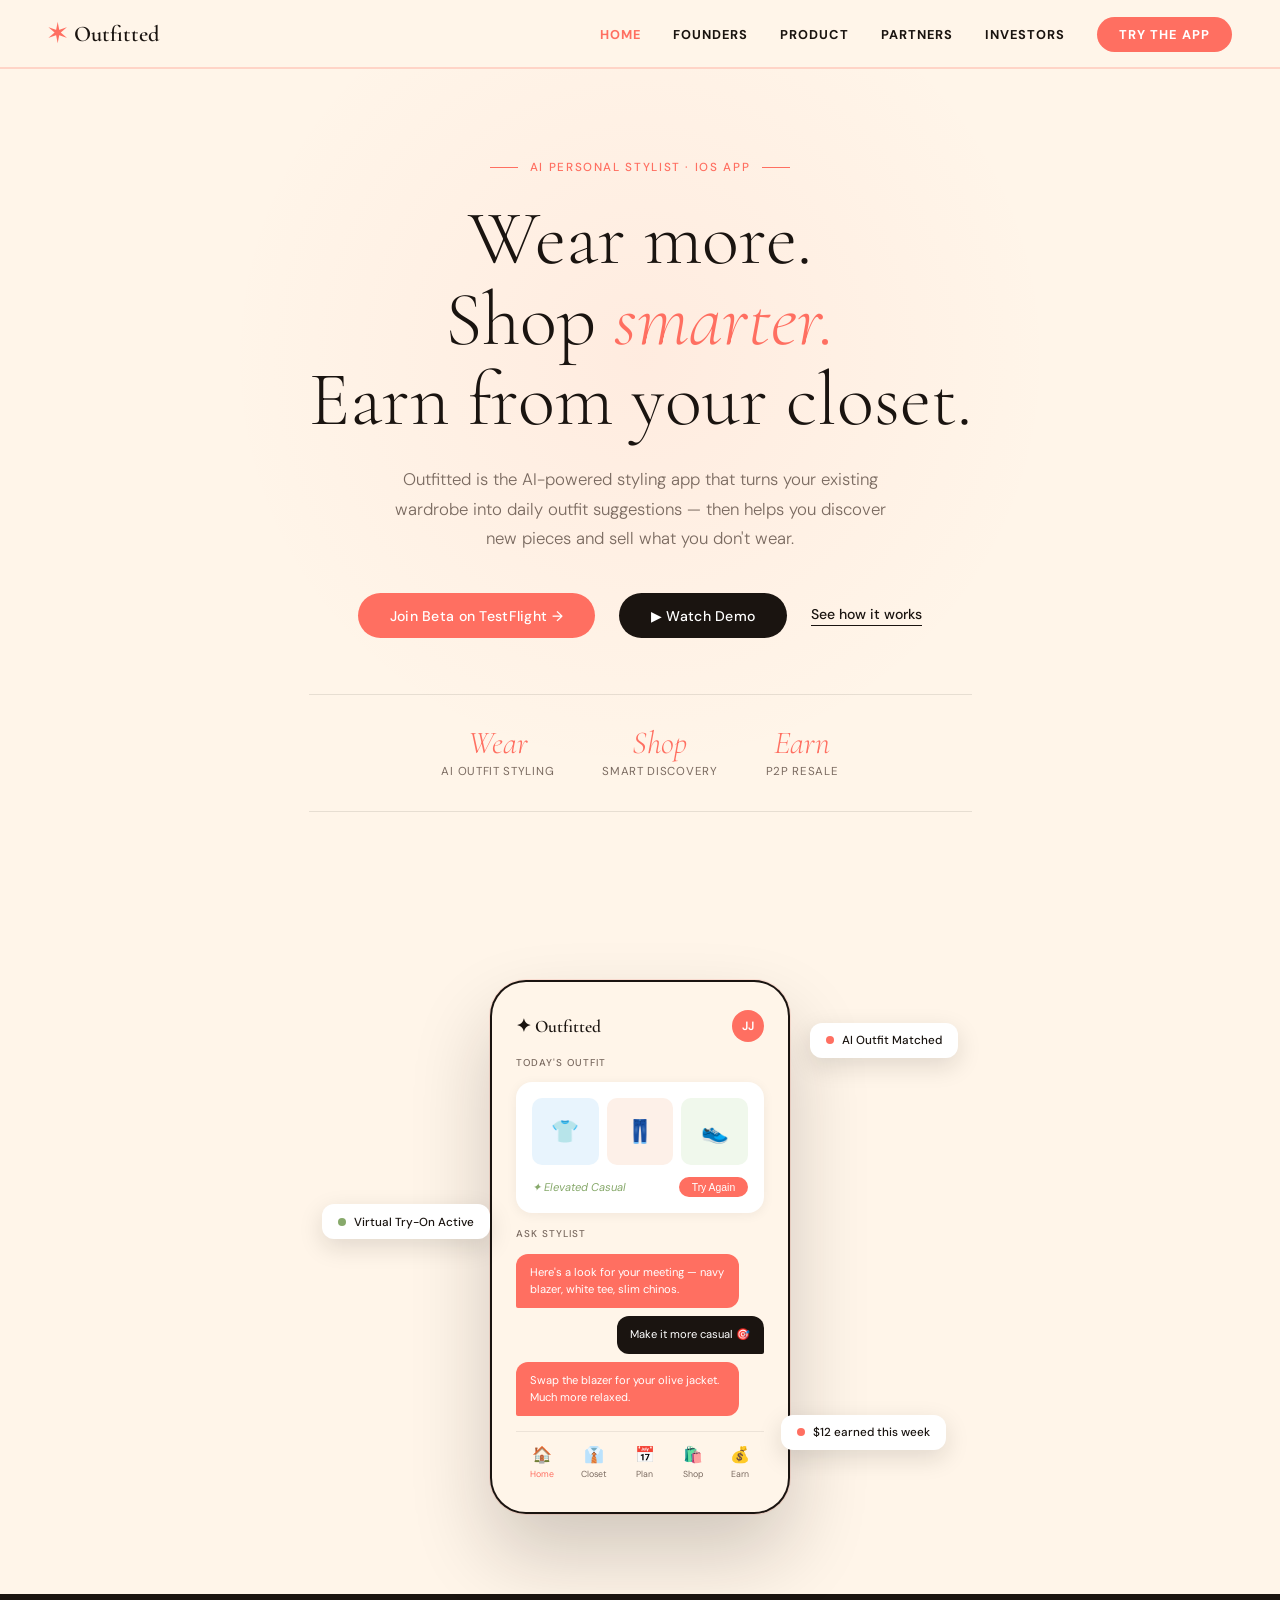
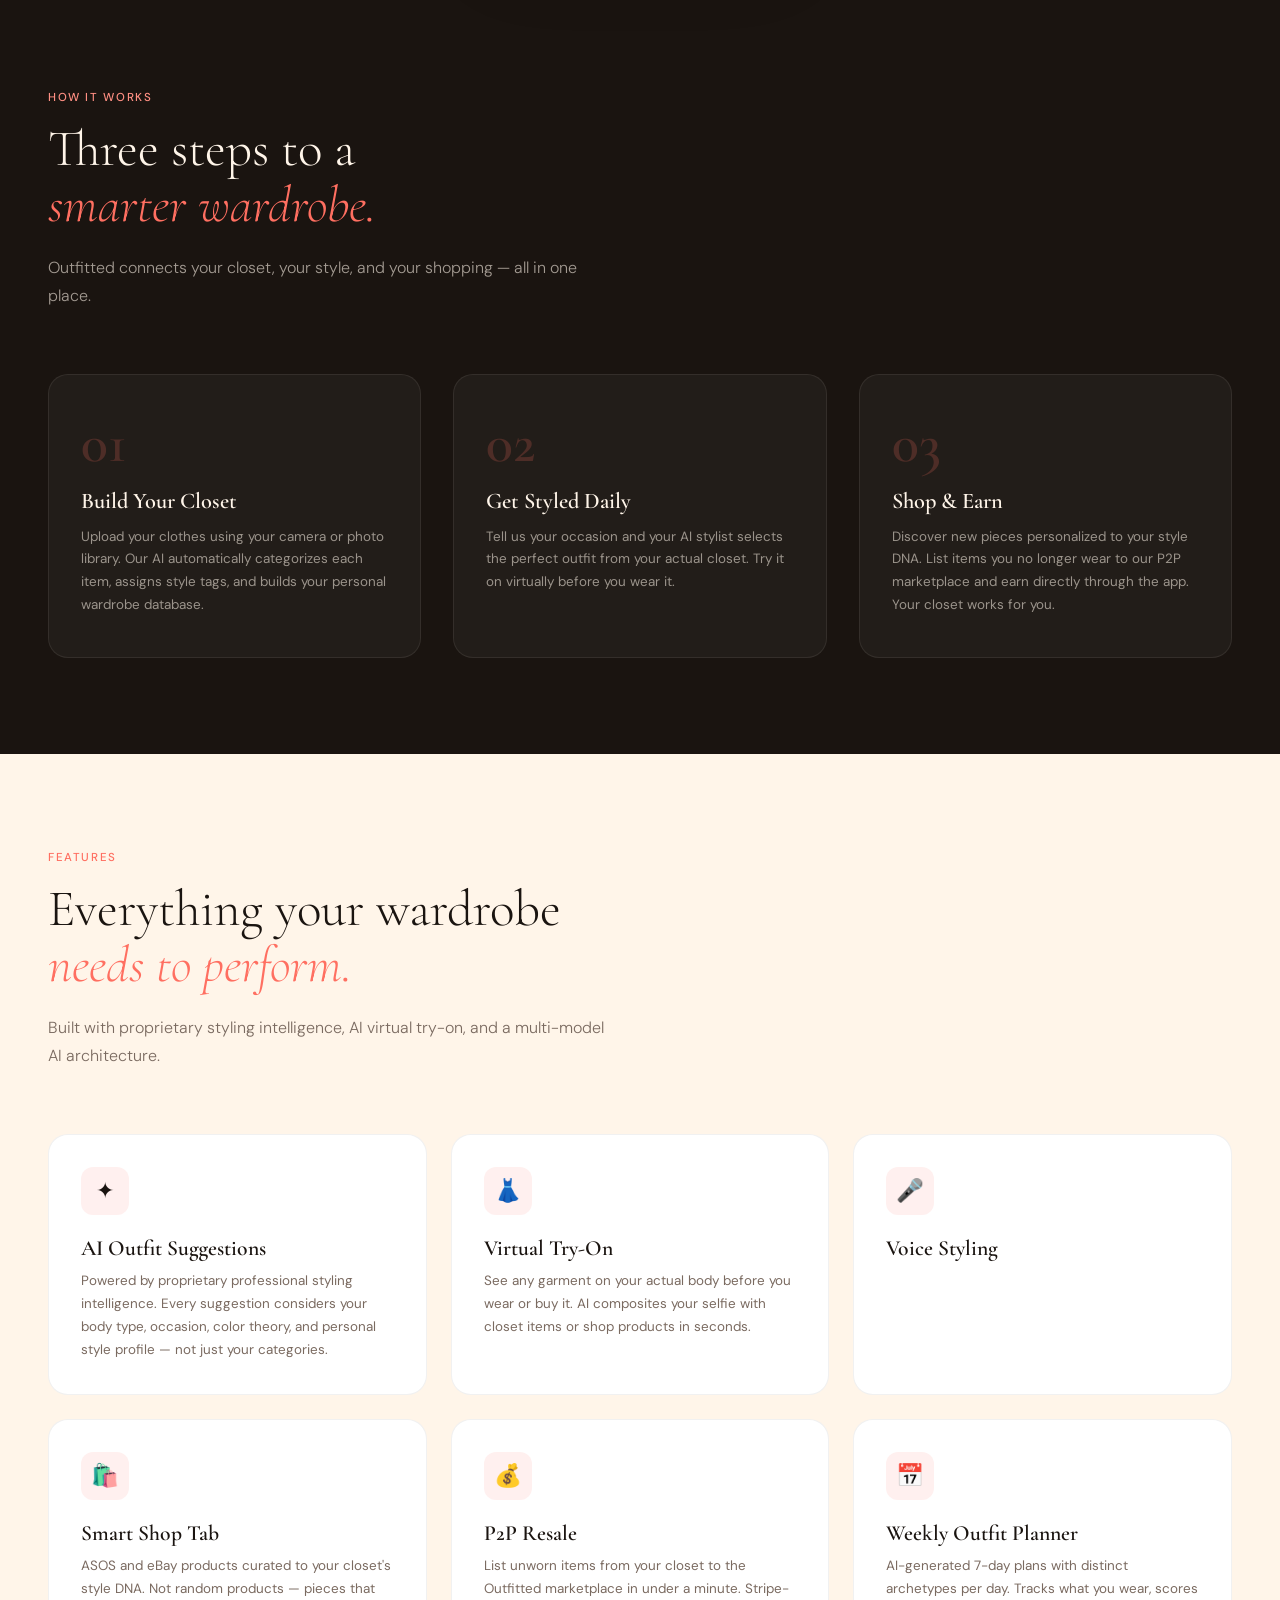
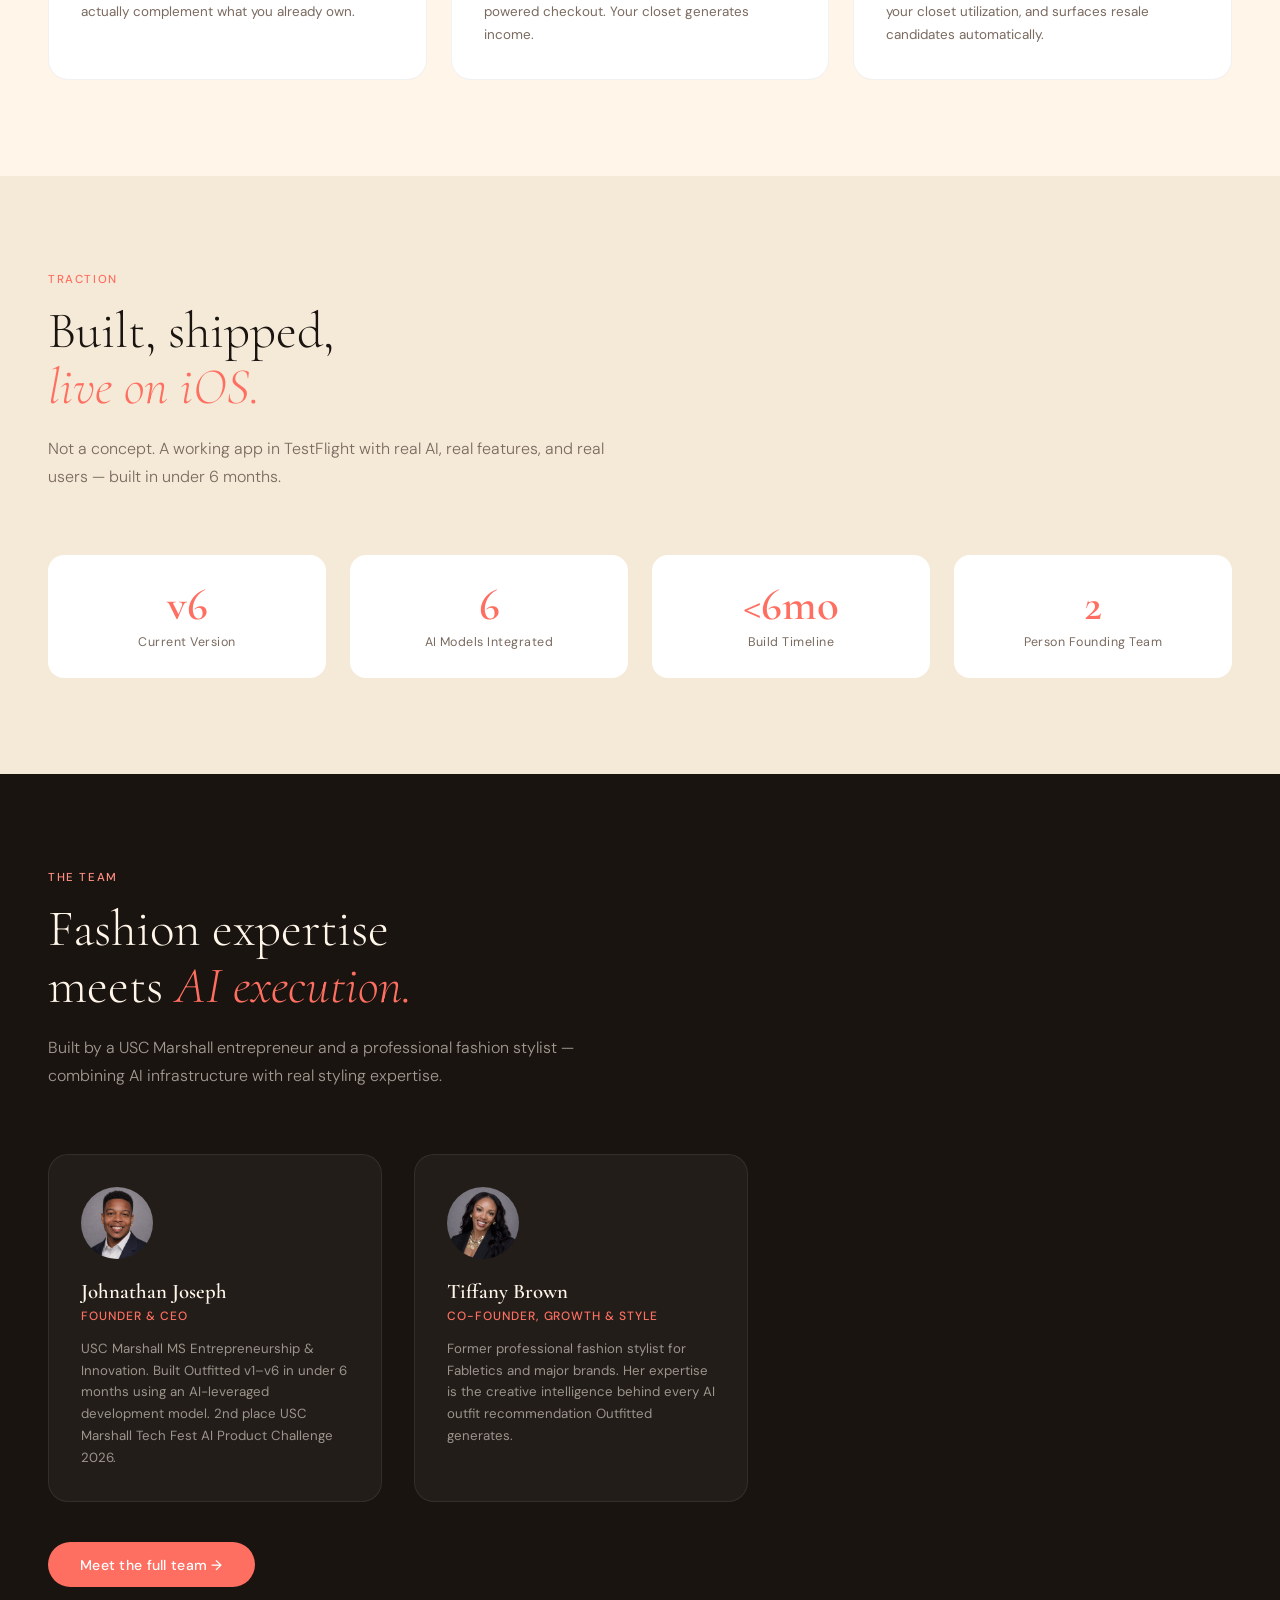
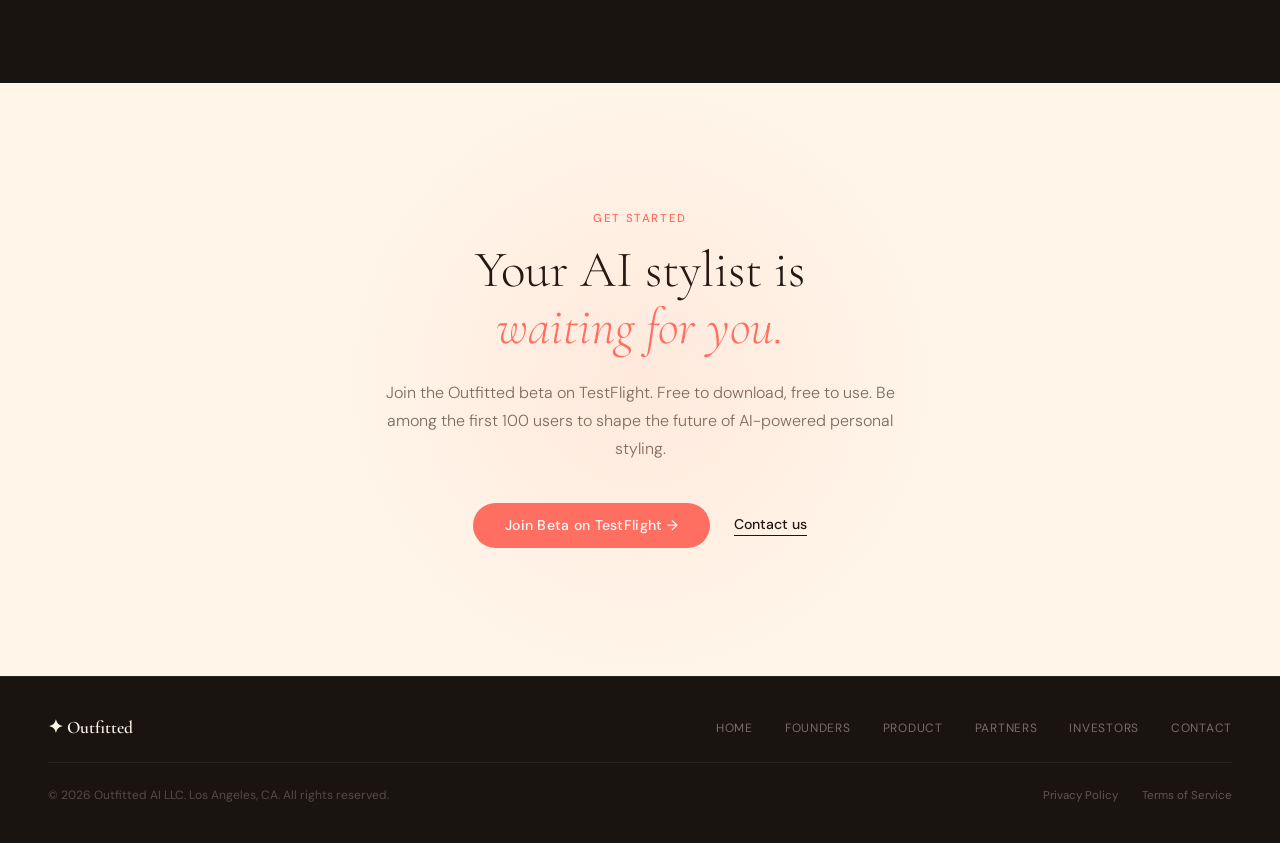
==== commit eac31286: "Remove trade secret disclosures from public site" ====
--- a/index.html
+++ b/index.html
@@ -297,7 +297,7 @@
       <div class="feature-card">
         <div class="feature-icon">🎤</div>
         <div class="feature-title">Voice Styling</div>
-        <div class="feature-desc">Tap the mic and describe what you need. Whisper transcribes, your AI stylist responds with a curated look. Hands-free, conversational, instant.</div>
+        <!-- removed -->
       </div>
       <div class="feature-card">
         <div class="feature-icon">🛍️</div>
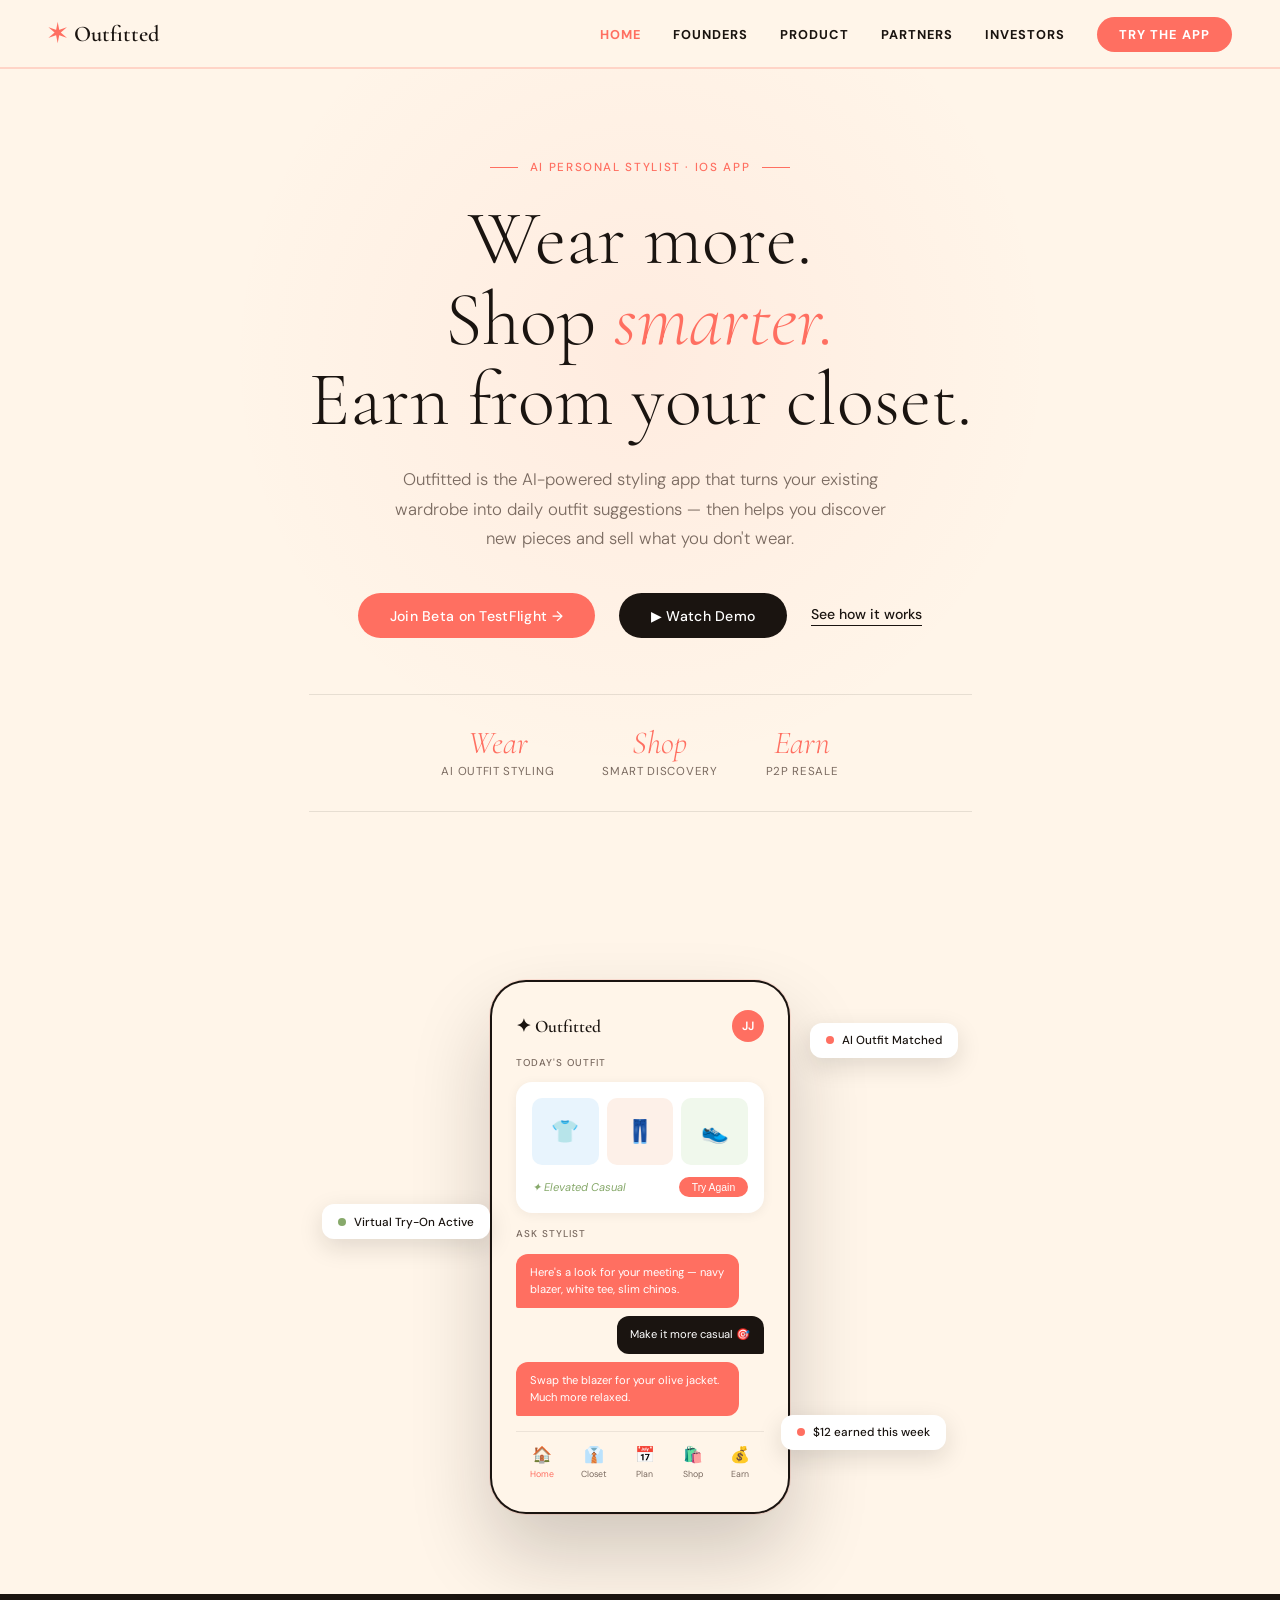
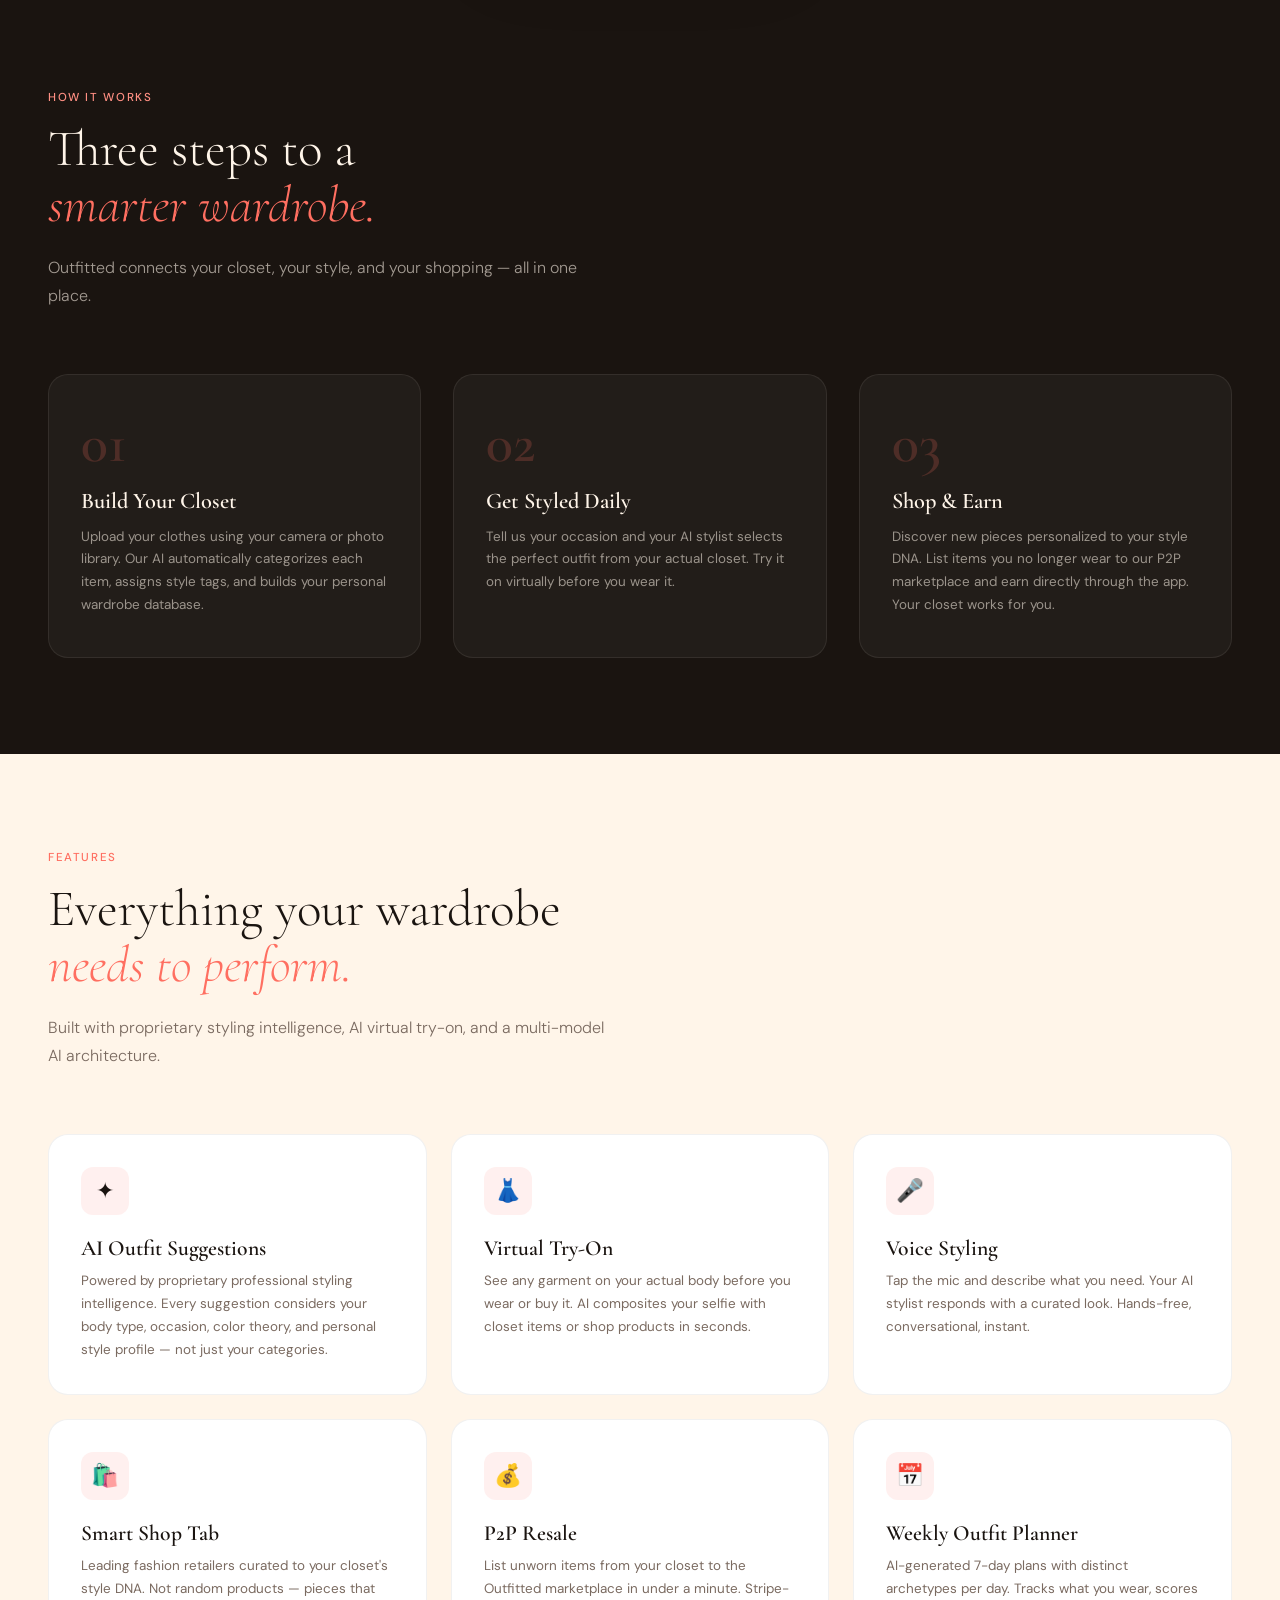
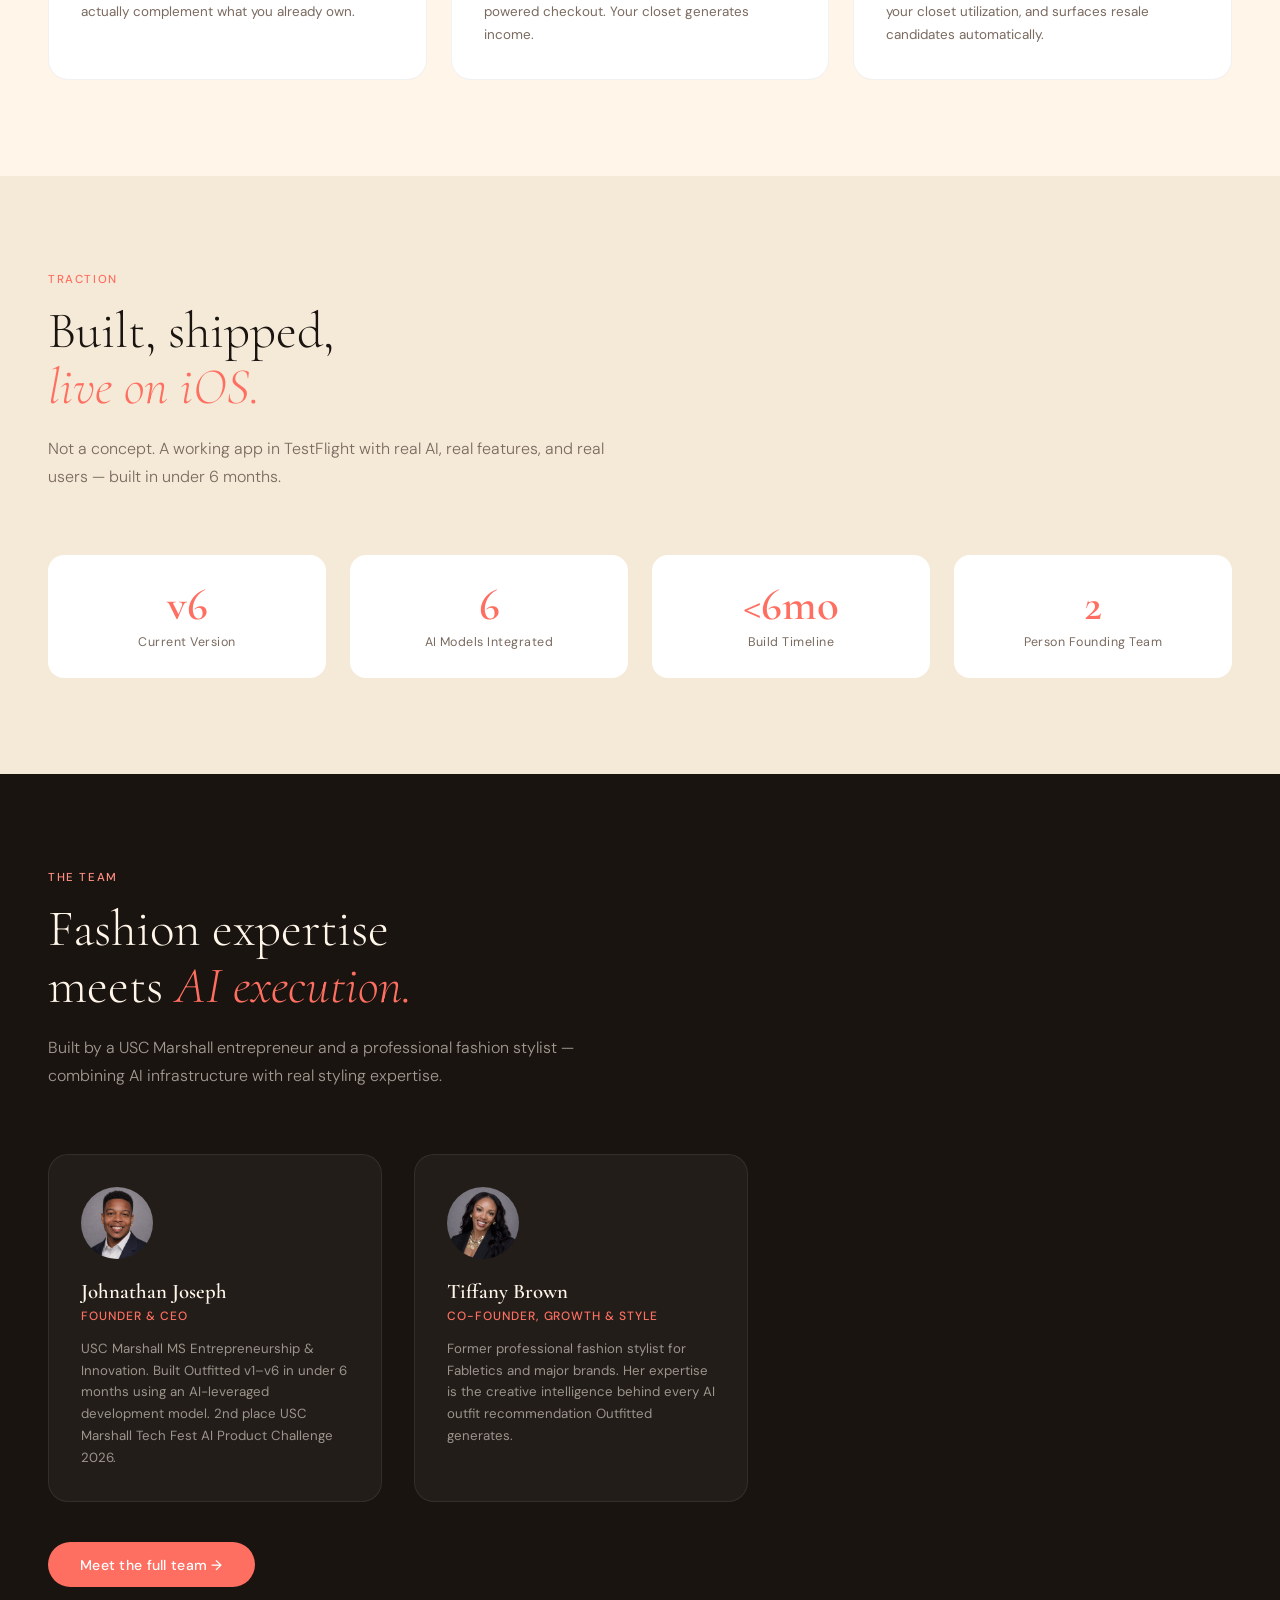
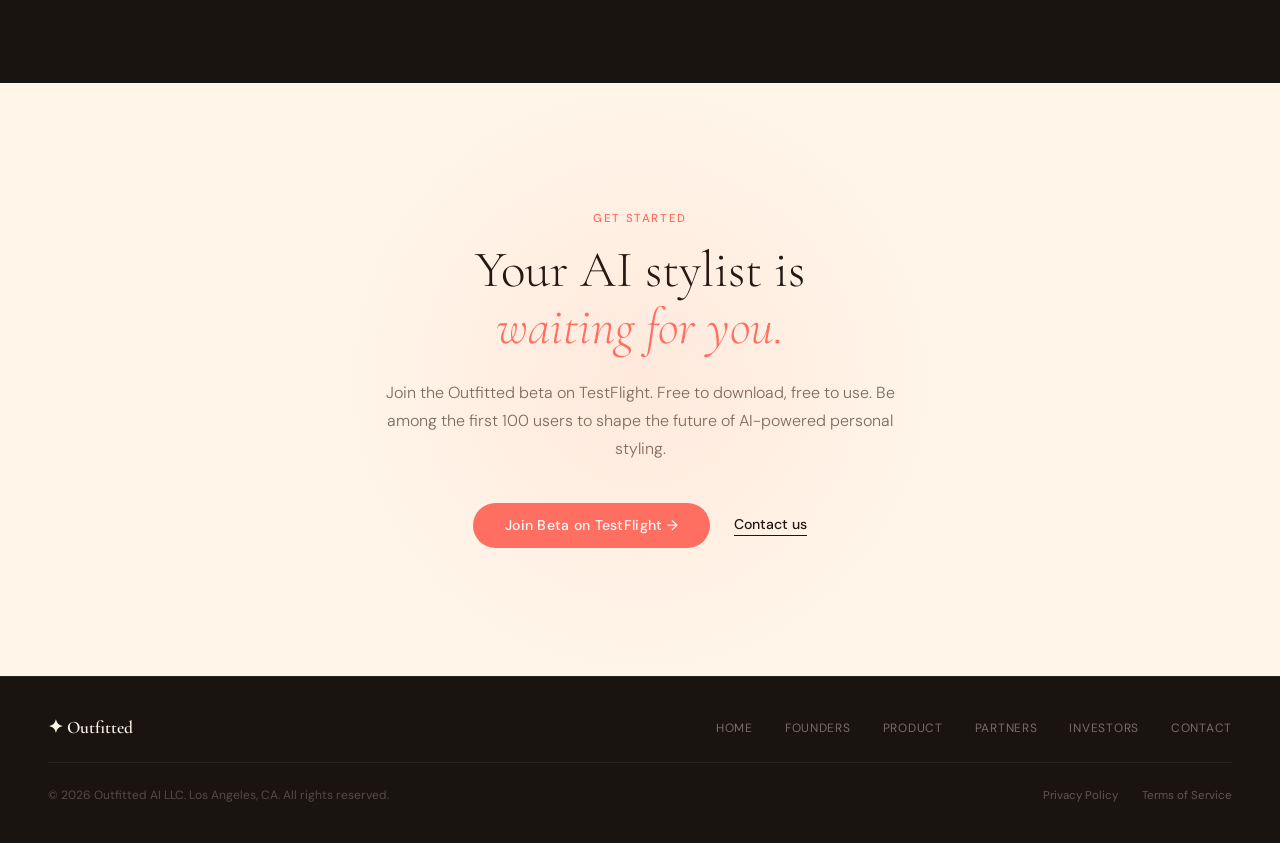
==== commit 92ba8ba2: "Remove remaining vendor names and gross margin from public site" ====
--- a/index.html
+++ b/index.html
@@ -297,12 +297,12 @@
       <div class="feature-card">
         <div class="feature-icon">🎤</div>
         <div class="feature-title">Voice Styling</div>
-        <!-- removed -->
+        <div class="feature-desc">Tap the mic and describe what you need. Your AI stylist responds with a curated look. Hands-free, conversational, instant.</div>
       </div>
       <div class="feature-card">
         <div class="feature-icon">🛍️</div>
         <div class="feature-title">Smart Shop Tab</div>
-        <div class="feature-desc">ASOS and eBay products curated to your closet's style DNA. Not random products — pieces that actually complement what you already own.</div>
+        <div class="feature-desc">Leading fashion retailers curated to your closet's style DNA. Not random products — pieces that actually complement what you already own.</div>
       </div>
       <div class="feature-card">
         <div class="feature-icon">💰</div>
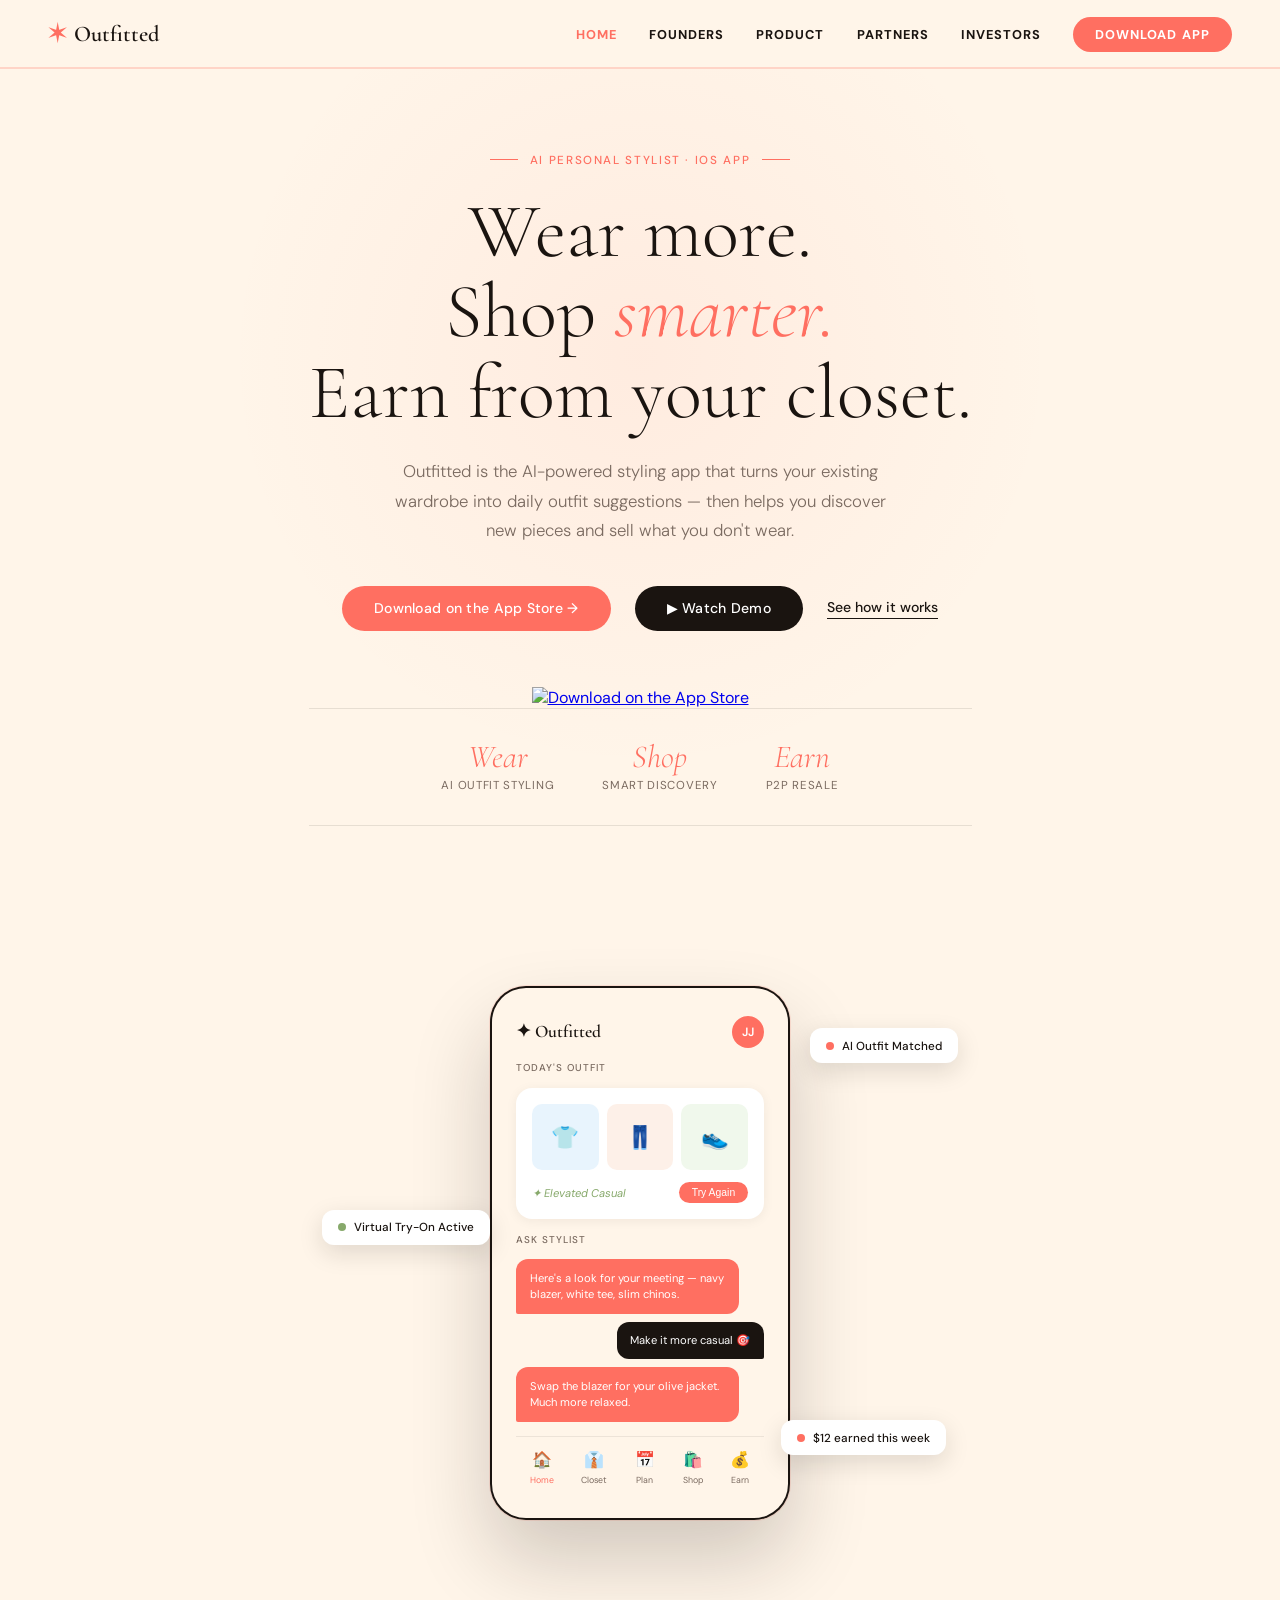
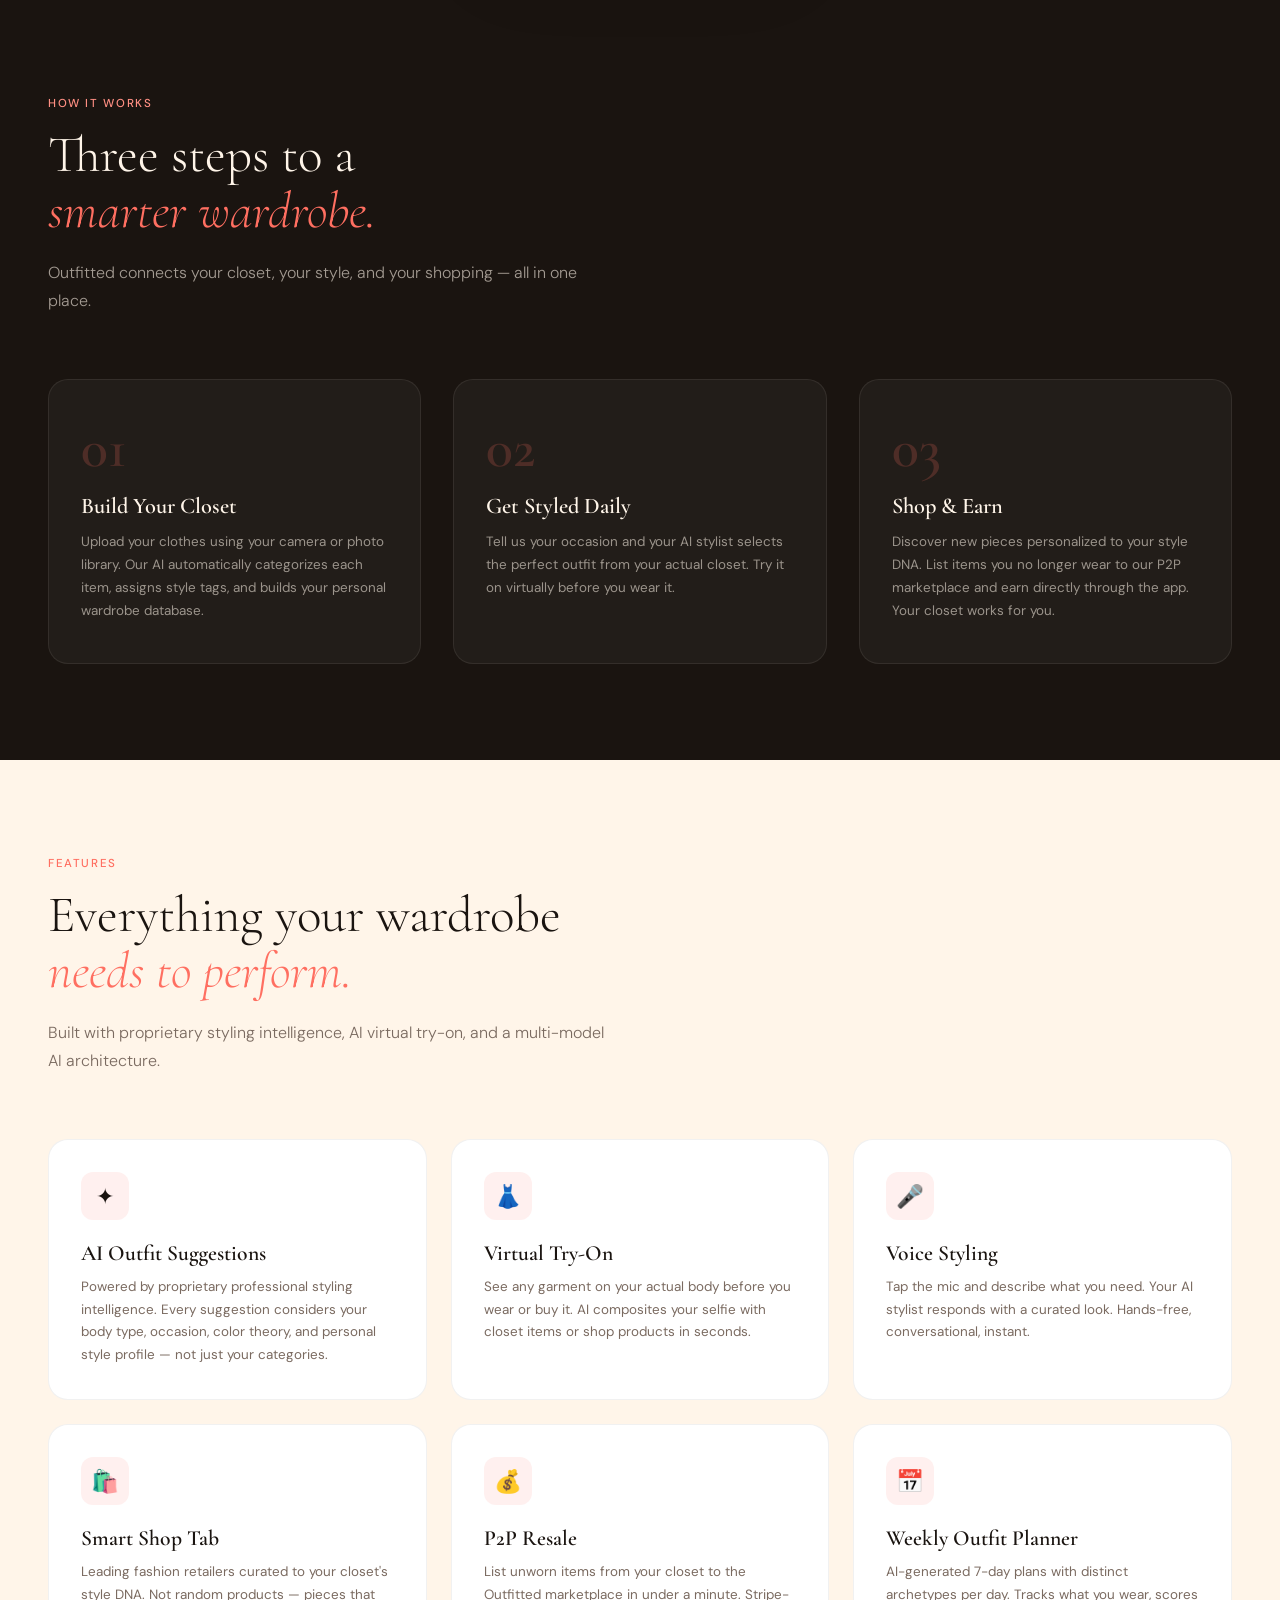
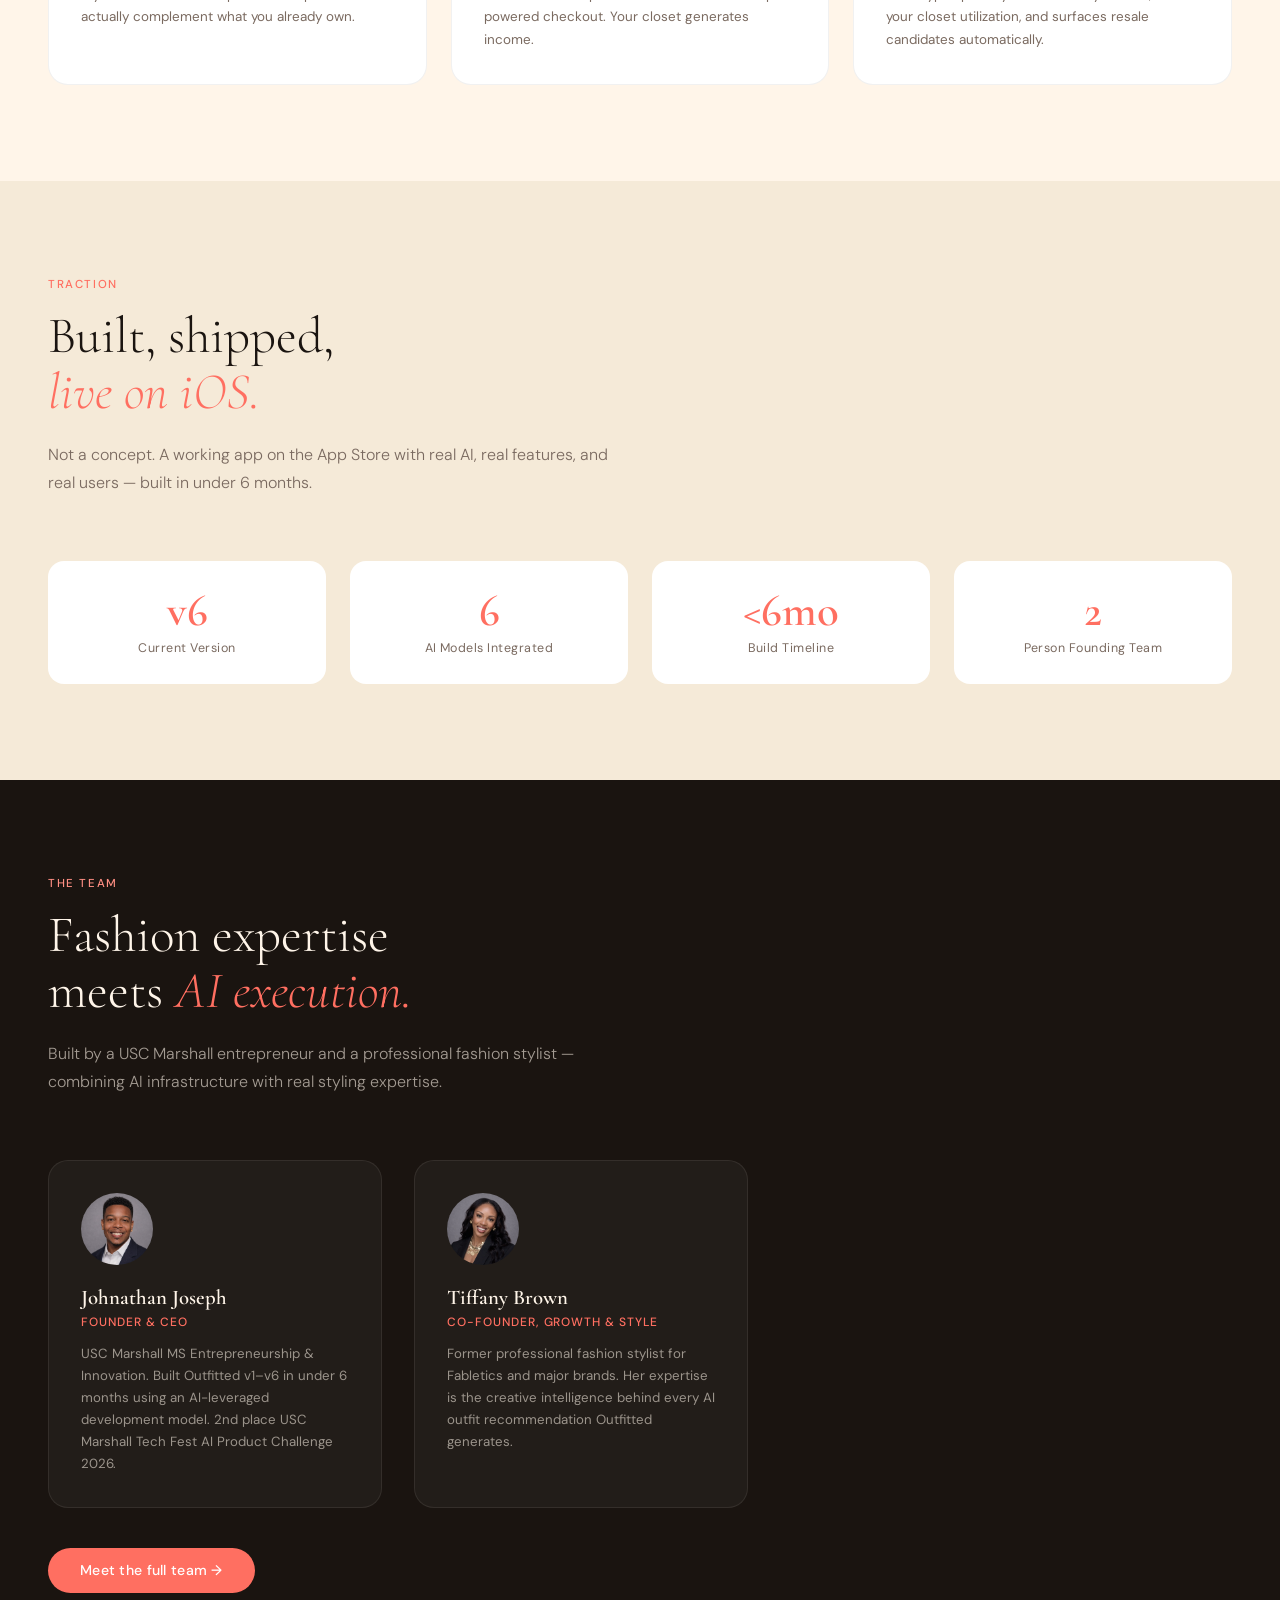
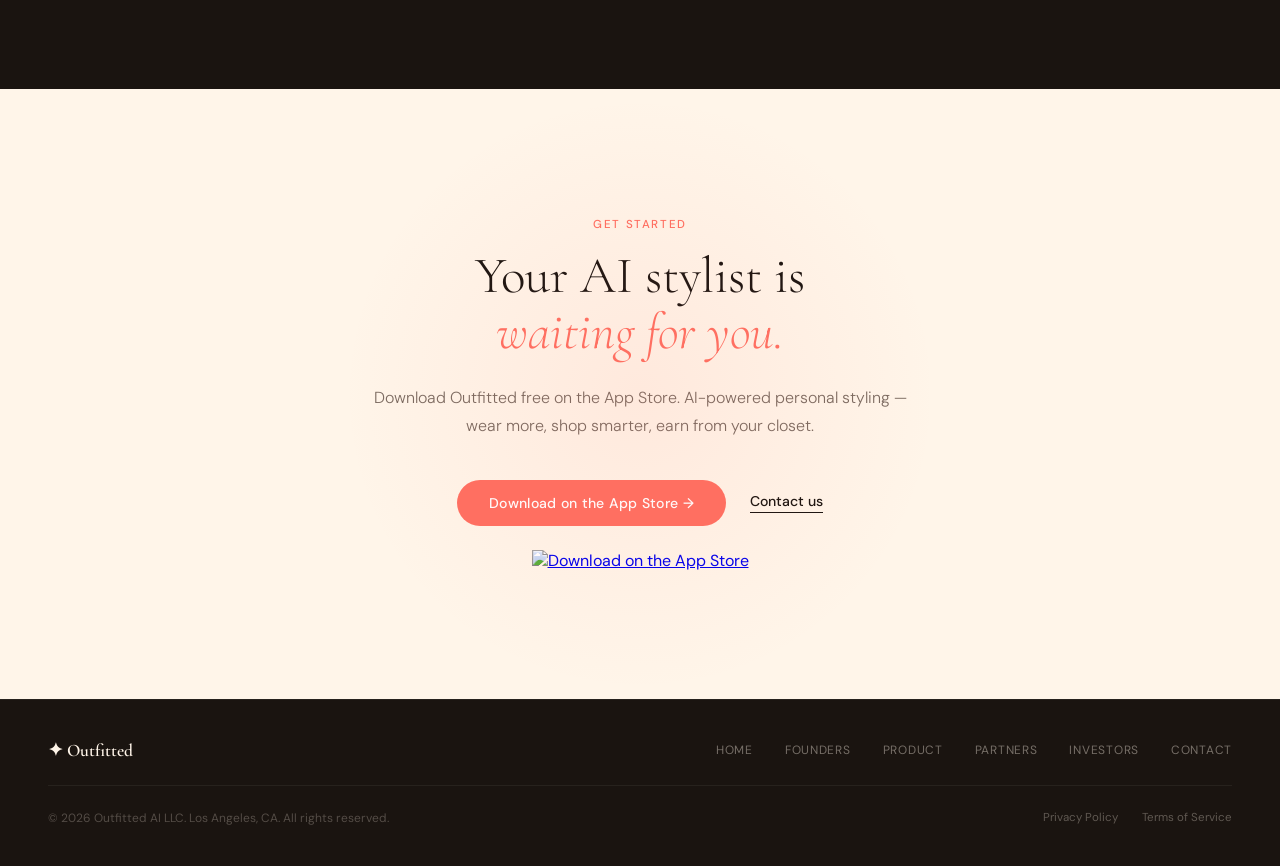
==== commit 400ba68a: "Update TestFlight links to App Store URL, add download badge" ====
--- a/index.html
+++ b/index.html
@@ -179,7 +179,7 @@
       <li><a href="product.html" >Product</a></li>
       <li><a href="partners.html" >Partners</a></li>
       <li><a href="invest.html" >Investors</a></li>
-      <li><a href="https://testflight.apple.com/join/uwkSrC3p" target="_blank" class="cta">Try the App</a></li>
+      <li><a href="https://apps.apple.com/us/app/outfitted-wear-shop-earn/id6753196803" target="_blank" class="cta">Download App</a></li>
     </ul>
     <button id="hamburger" onclick="document.getElementById('mobilenav').classList.add('open')" aria-label="Menu"><span></span><span></span><span></span></button>
   </nav>
@@ -190,7 +190,7 @@
     <a href="product.html" onclick="document.getElementById('mobilenav').classList.remove('open')">Product</a>
     <a href="partners.html" onclick="document.getElementById('mobilenav').classList.remove('open')">Partners</a>
     <a href="invest.html" onclick="document.getElementById('mobilenav').classList.remove('open')">Investors</a>
-    <a href="https://testflight.apple.com/join/uwkSrC3p" target="_blank" class="cta">Try the App</a>
+    <a href="https://apps.apple.com/us/app/outfitted-wear-shop-earn/id6753196803" target="_blank" class="cta">Download App</a>
   </div>
 
   <!-- MOBILE MENU --><section class="hero">
@@ -199,9 +199,14 @@
       <h1>Wear more.<br/>Shop <em>smarter.</em><br/>Earn from your closet.</h1>
       <p class="hero-sub">Outfitted is the AI-powered styling app that turns your existing wardrobe into daily outfit suggestions — then helps you discover new pieces and sell what you don't wear.</p>
       <div class="hero-actions">
-        <a href="https://testflight.apple.com/join/uwkSrC3p" target="_blank" class="btn-primary">Join Beta on TestFlight →</a>
+        <a href="https://apps.apple.com/us/app/outfitted-wear-shop-earn/id6753196803" target="_blank" class="btn-primary">Download on the App Store →</a>
         <a href="https://youtube.com/shorts/QoiiJCSgkPc?feature=share" target="_blank" class="btn-primary dark">▶ Watch Demo</a>
         <a href="#how" class="btn-secondary">See how it works</a>
+      </div>
+      <div style="margin-top:1.5rem;">
+        <a href="https://apps.apple.com/us/app/outfitted-wear-shop-earn/id6753196803" target="_blank">
+          <img src="https://developer.apple.com/assets/elements/badges/download-on-the-app-store.svg" alt="Download on the App Store" style="height:44px;" />
+        </a>
       </div>
       <div class="pillars-row">
         <div class="pillar-item"><div class="pillar-word">Wear</div><div class="pillar-desc">AI Outfit Styling</div></div>
@@ -321,7 +326,7 @@
   <section class="traction">
     <div class="section-eyebrow">Traction</div>
     <h2>Built, shipped,<br/><em>live on iOS.</em></h2>
-    <p class="section-sub">Not a concept. A working app in TestFlight with real AI, real features, and real users — built in under 6 months.</p>
+    <p class="section-sub">Not a concept. A working app on the App Store with real AI, real features, and real users — built in under 6 months.</p>
     <div class="traction-grid">
       <div class="traction-card"><div class="traction-num">v6</div><div class="traction-label">Current Version</div></div>
       <div class="traction-card"><div class="traction-num">6</div><div class="traction-label">AI Models Integrated</div></div>
@@ -358,10 +363,15 @@
   <section class="cta-section">
     <div class="section-eyebrow">Get Started</div>
     <h2>Your AI stylist is<br/><em>waiting for you.</em></h2>
-    <p class="section-sub">Join the Outfitted beta on TestFlight. Free to download, free to use. Be among the first 100 users to shape the future of AI-powered personal styling.</p>
+    <p class="section-sub">Download Outfitted free on the App Store. AI-powered personal styling — wear more, shop smarter, earn from your closet.</p>
     <div class="cta-buttons">
-      <a href="https://testflight.apple.com/join/uwkSrC3p" target="_blank" class="btn-primary">Join Beta on TestFlight →</a>
+      <a href="https://apps.apple.com/us/app/outfitted-wear-shop-earn/id6753196803" target="_blank" class="btn-primary">Download on the App Store →</a>
       <a href="mailto:Outfittedai@outlook.com" class="btn-secondary">Contact us</a>
+    </div>
+    <div style="margin-top:1.5rem;">
+      <a href="https://apps.apple.com/us/app/outfitted-wear-shop-earn/id6753196803" target="_blank">
+        <img src="https://developer.apple.com/assets/elements/badges/download-on-the-app-store.svg" alt="Download on the App Store" style="height:44px;" />
+      </a>
     </div>
   </section>
 
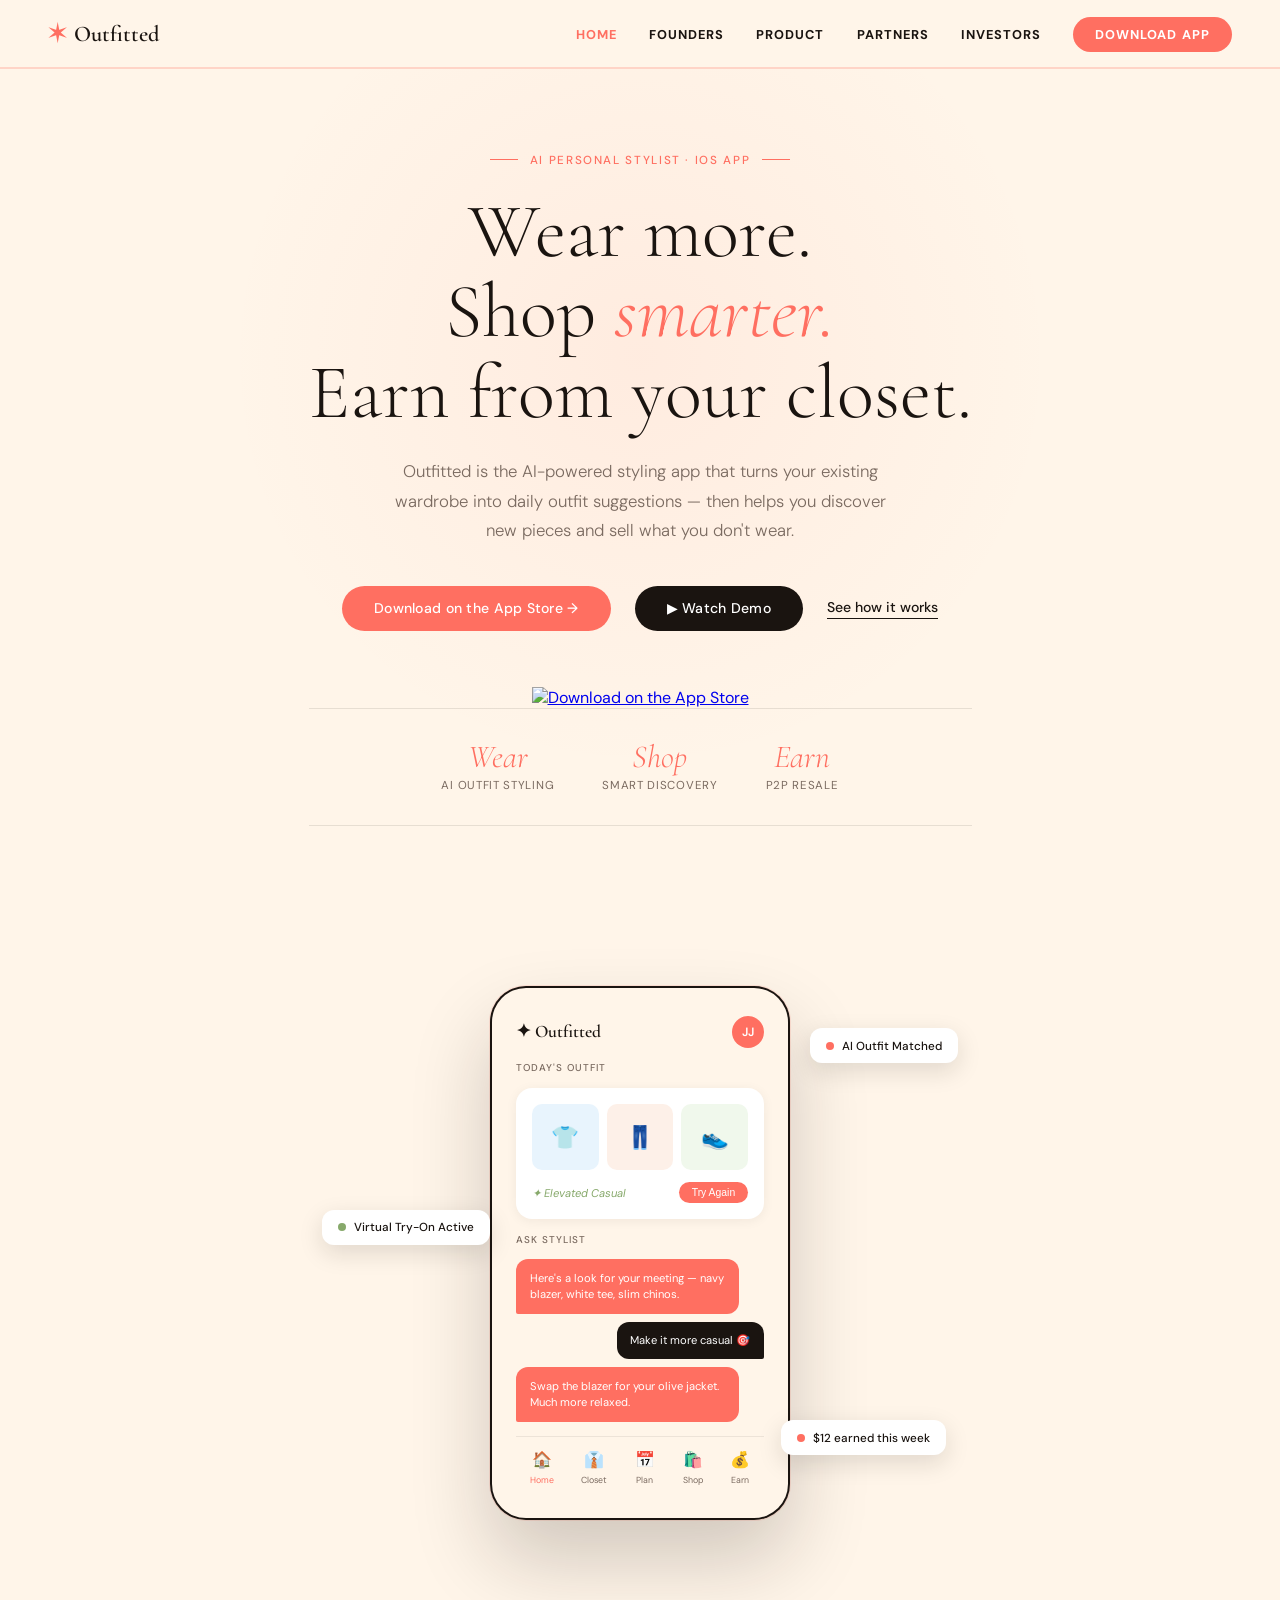
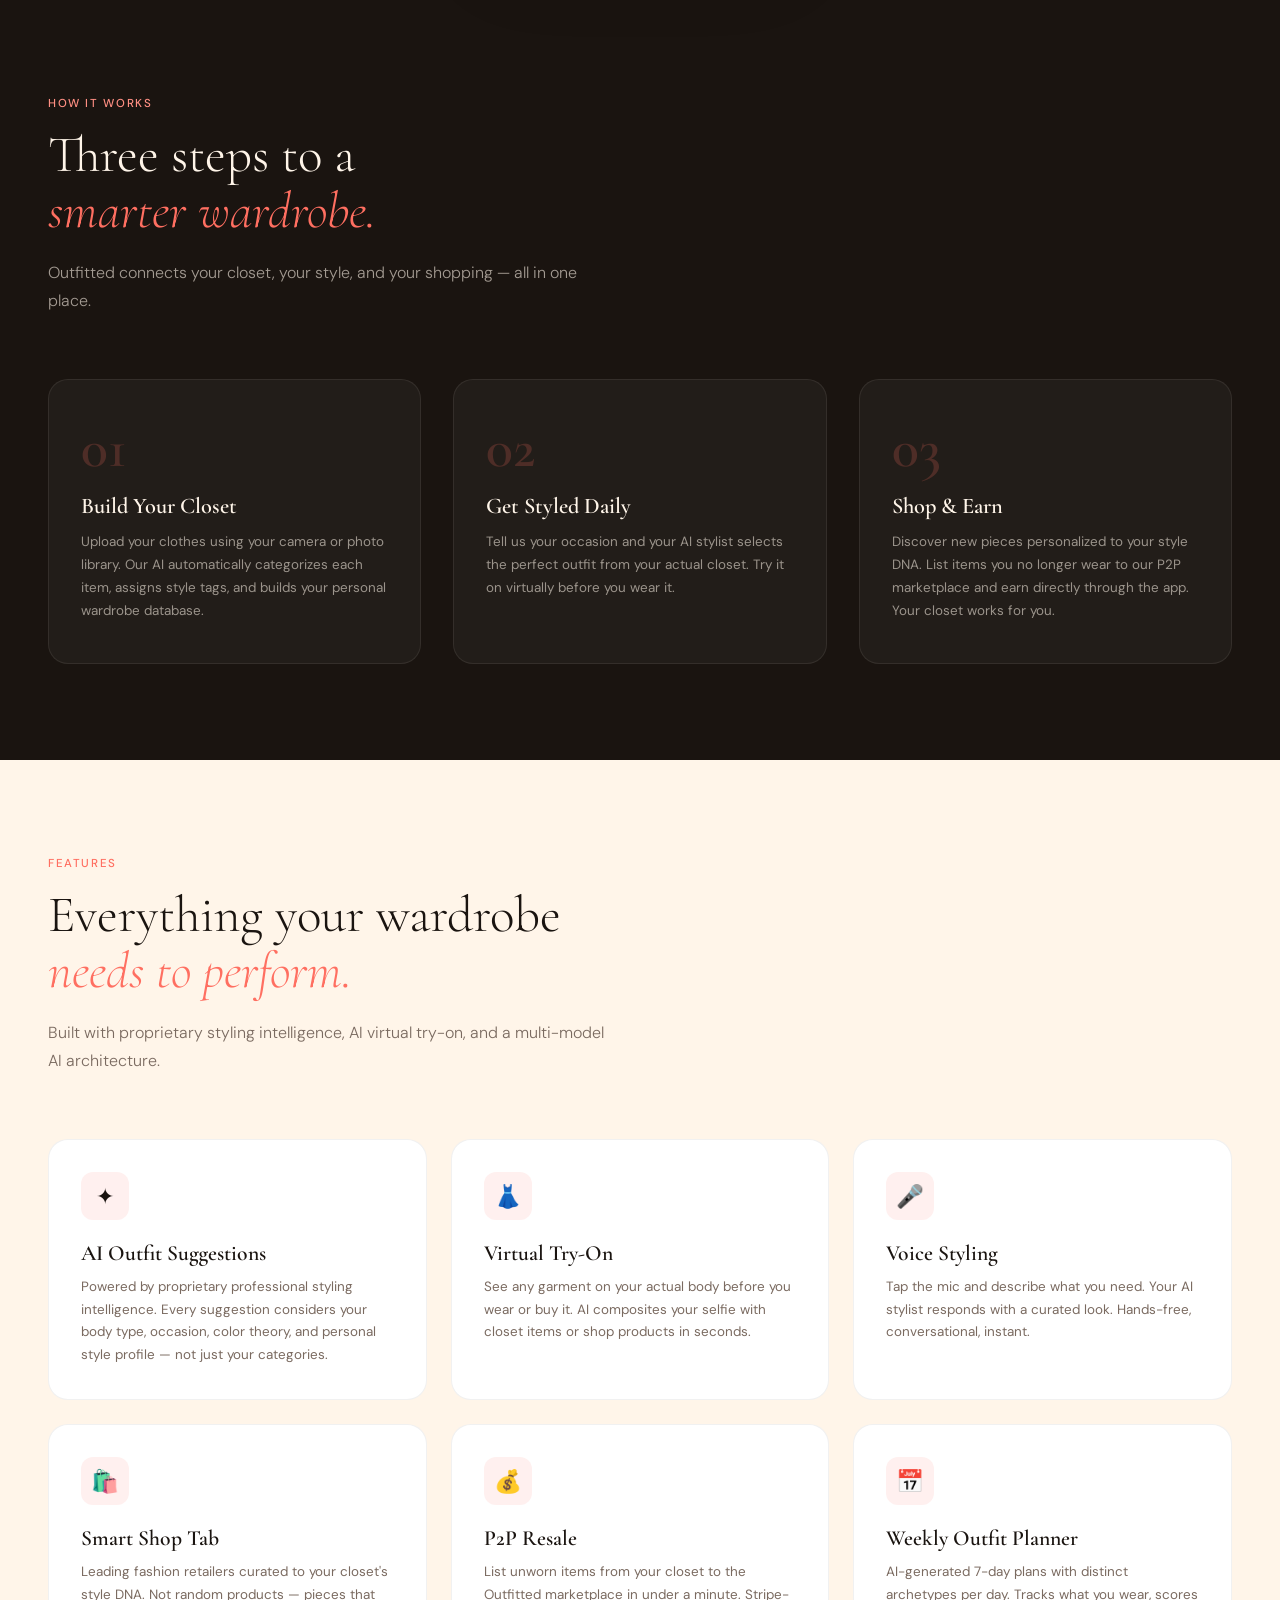
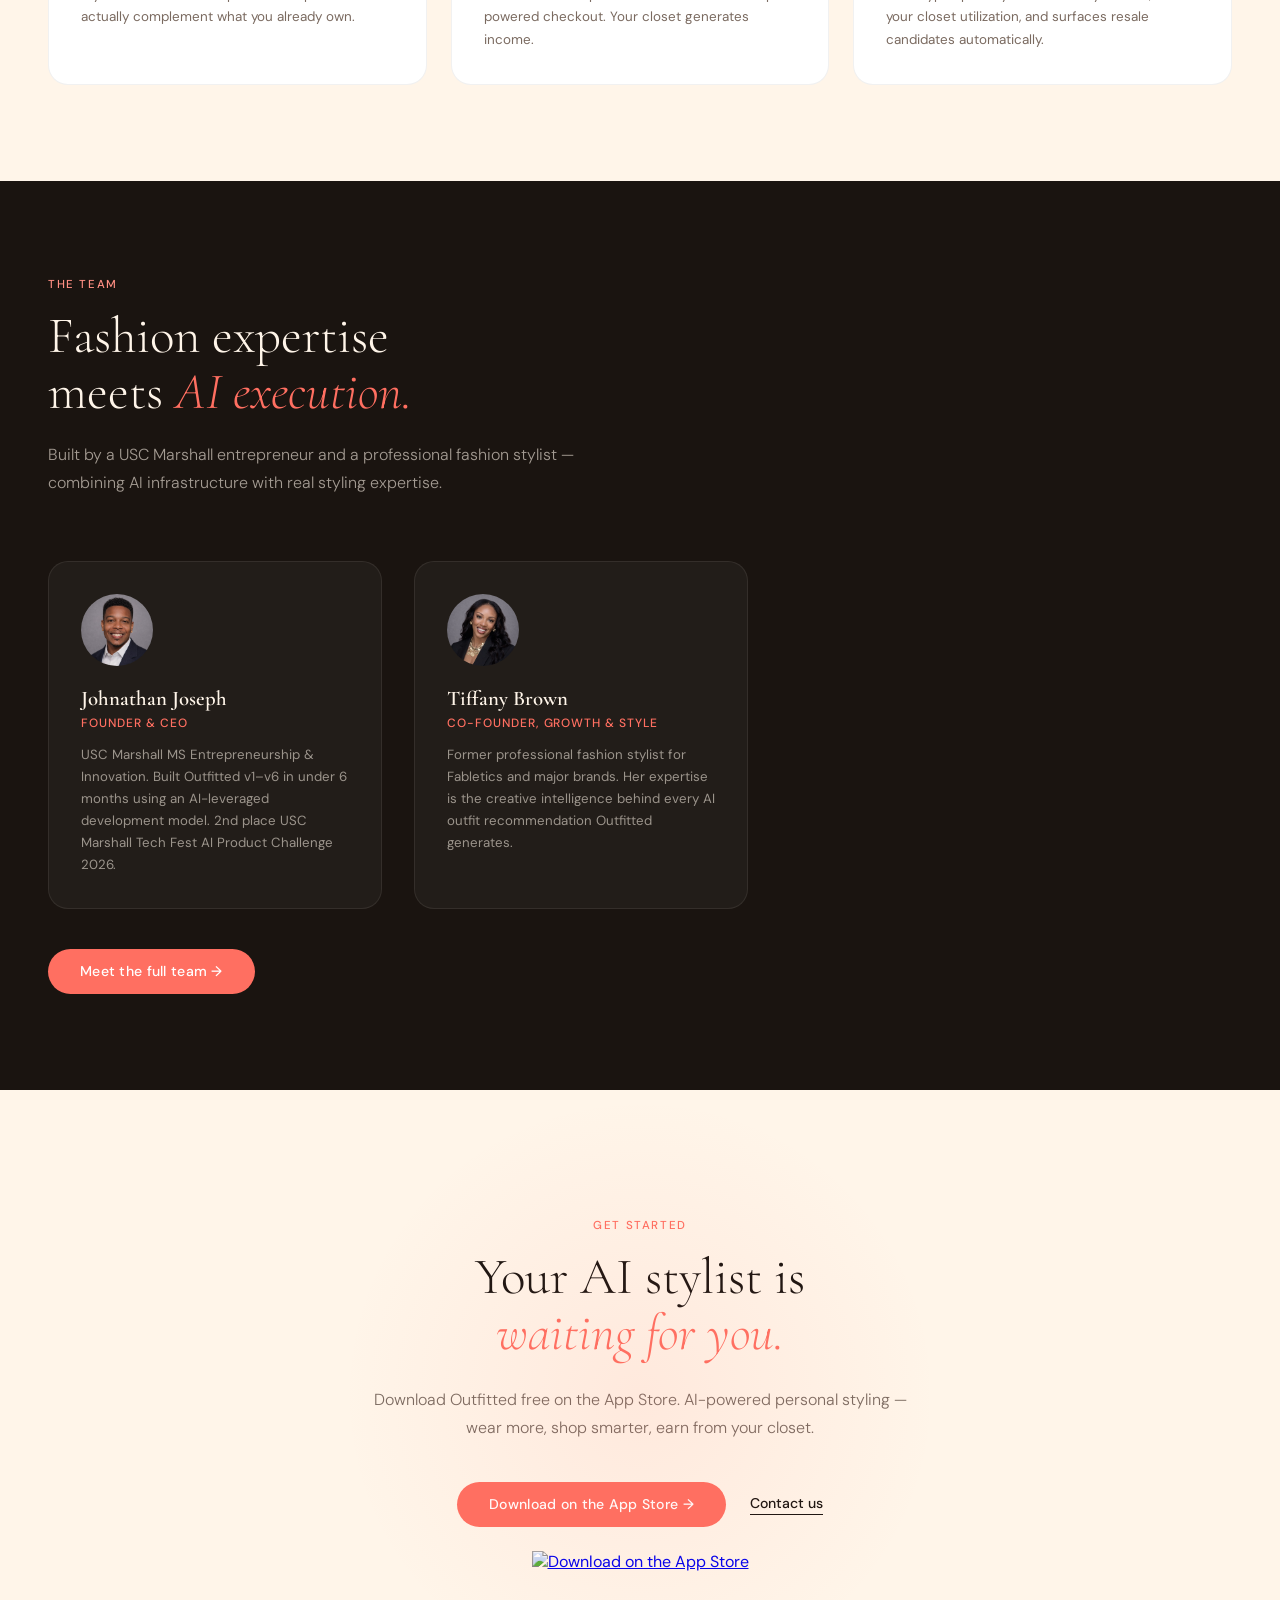
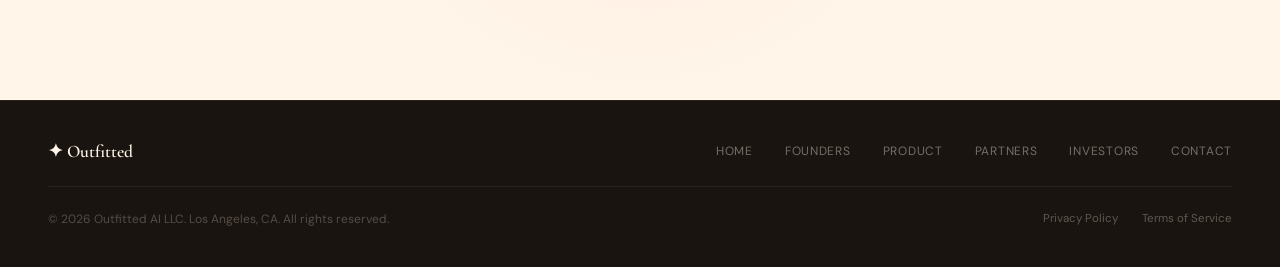
==== commit 9dc16ca6: "Update index.html" ====
--- a/index.html
+++ b/index.html
@@ -322,19 +322,6 @@
     </div>
   </section>
 
-  <!-- TRACTION -->
-  <section class="traction">
-    <div class="section-eyebrow">Traction</div>
-    <h2>Built, shipped,<br/><em>live on iOS.</em></h2>
-    <p class="section-sub">Not a concept. A working app on the App Store with real AI, real features, and real users — built in under 6 months.</p>
-    <div class="traction-grid">
-      <div class="traction-card"><div class="traction-num">v6</div><div class="traction-label">Current Version</div></div>
-      <div class="traction-card"><div class="traction-num">6</div><div class="traction-label">AI Models Integrated</div></div>
-      <div class="traction-card"><div class="traction-num">&lt;6mo</div><div class="traction-label">Build Timeline</div></div>
-      <div class="traction-card"><div class="traction-num">2</div><div class="traction-label">Person Founding Team</div></div>
-    </div>
-  </section>
-
   <!-- TEAM -->
   <section class="team-preview">
     <div class="section-eyebrow">The Team</div>
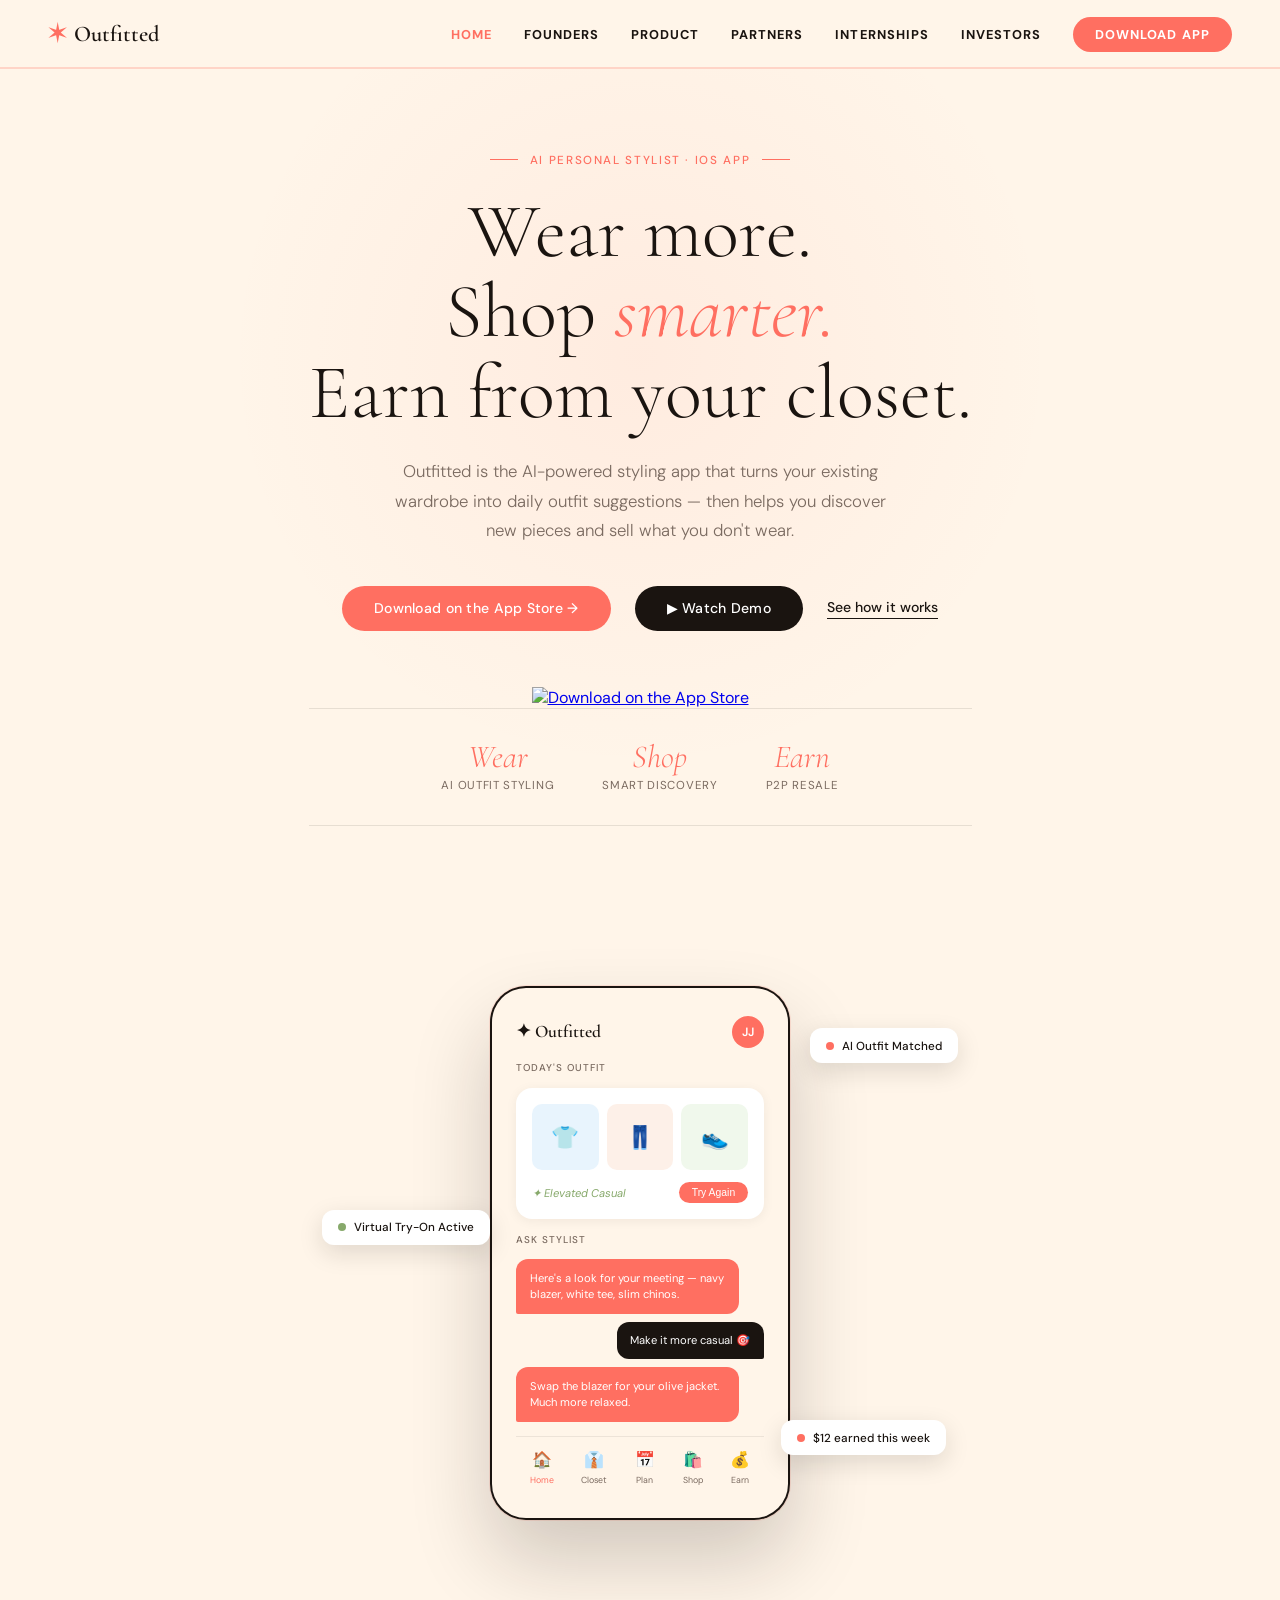
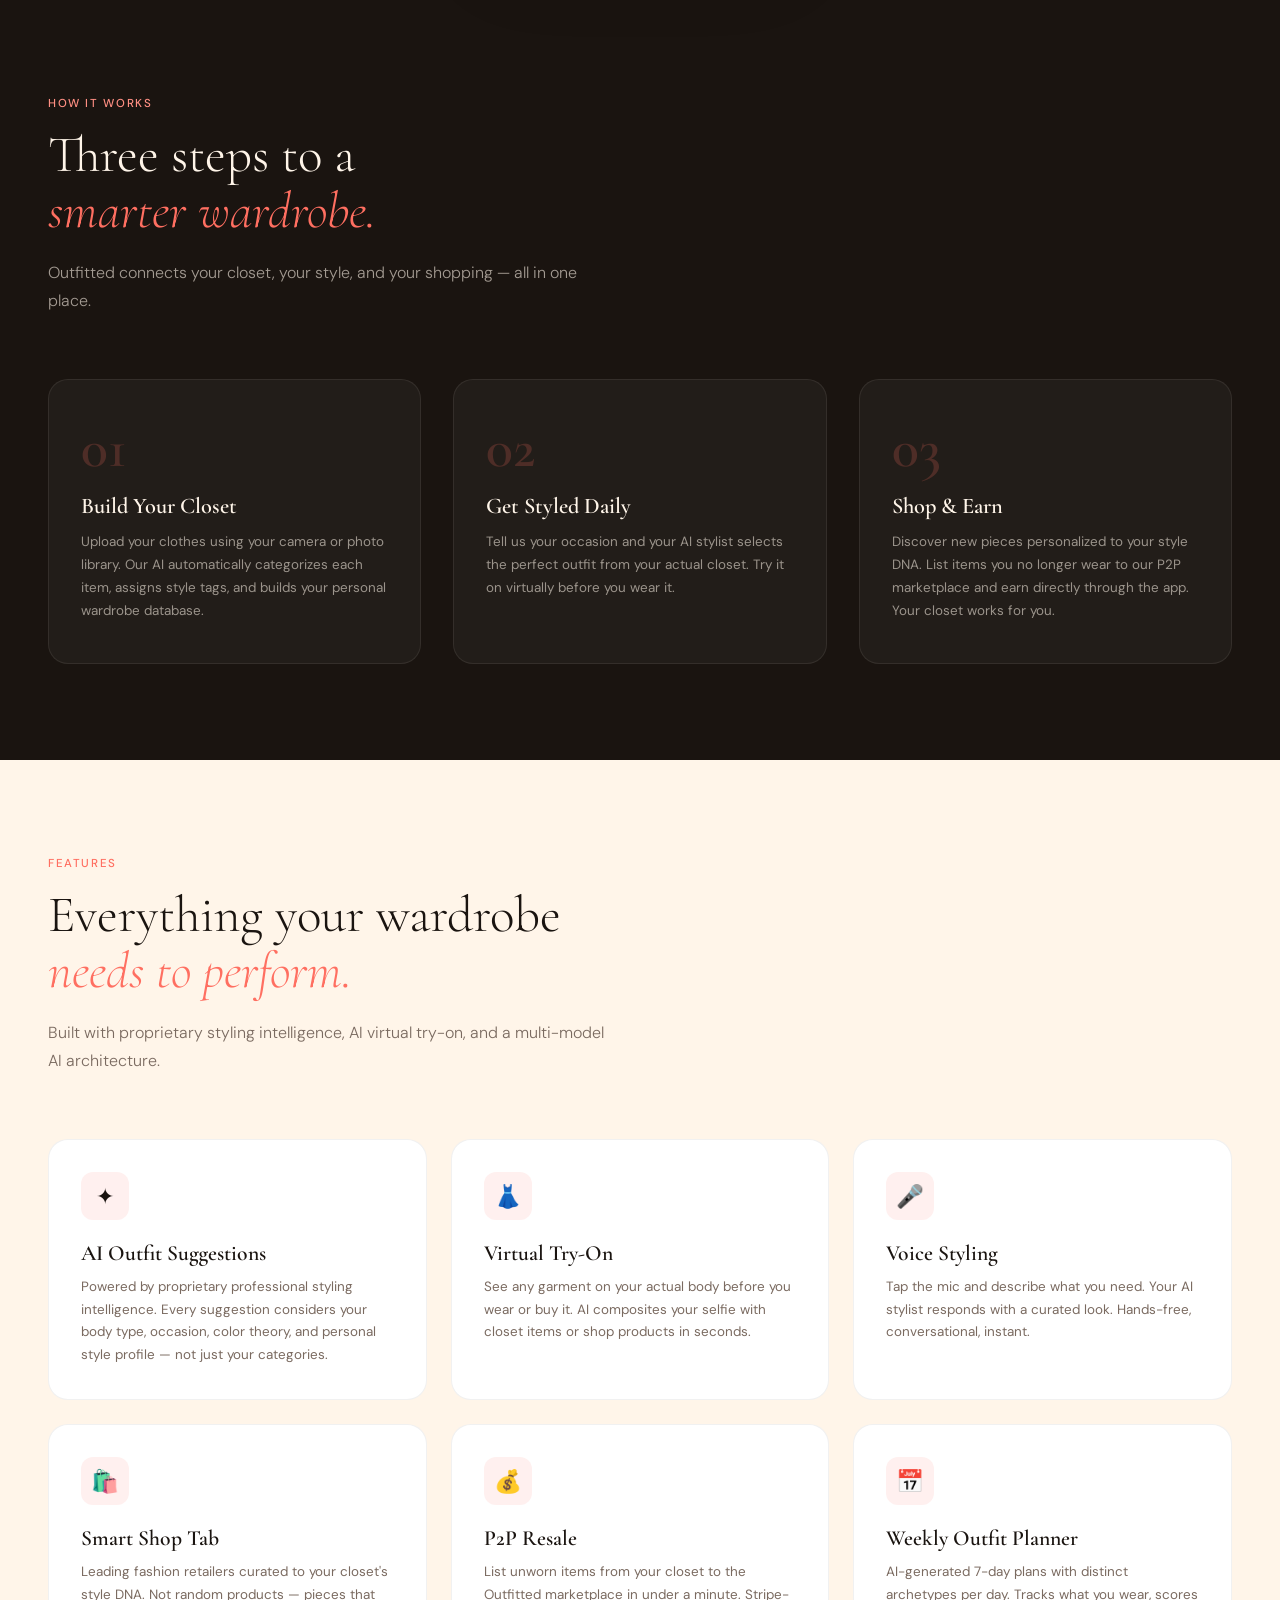
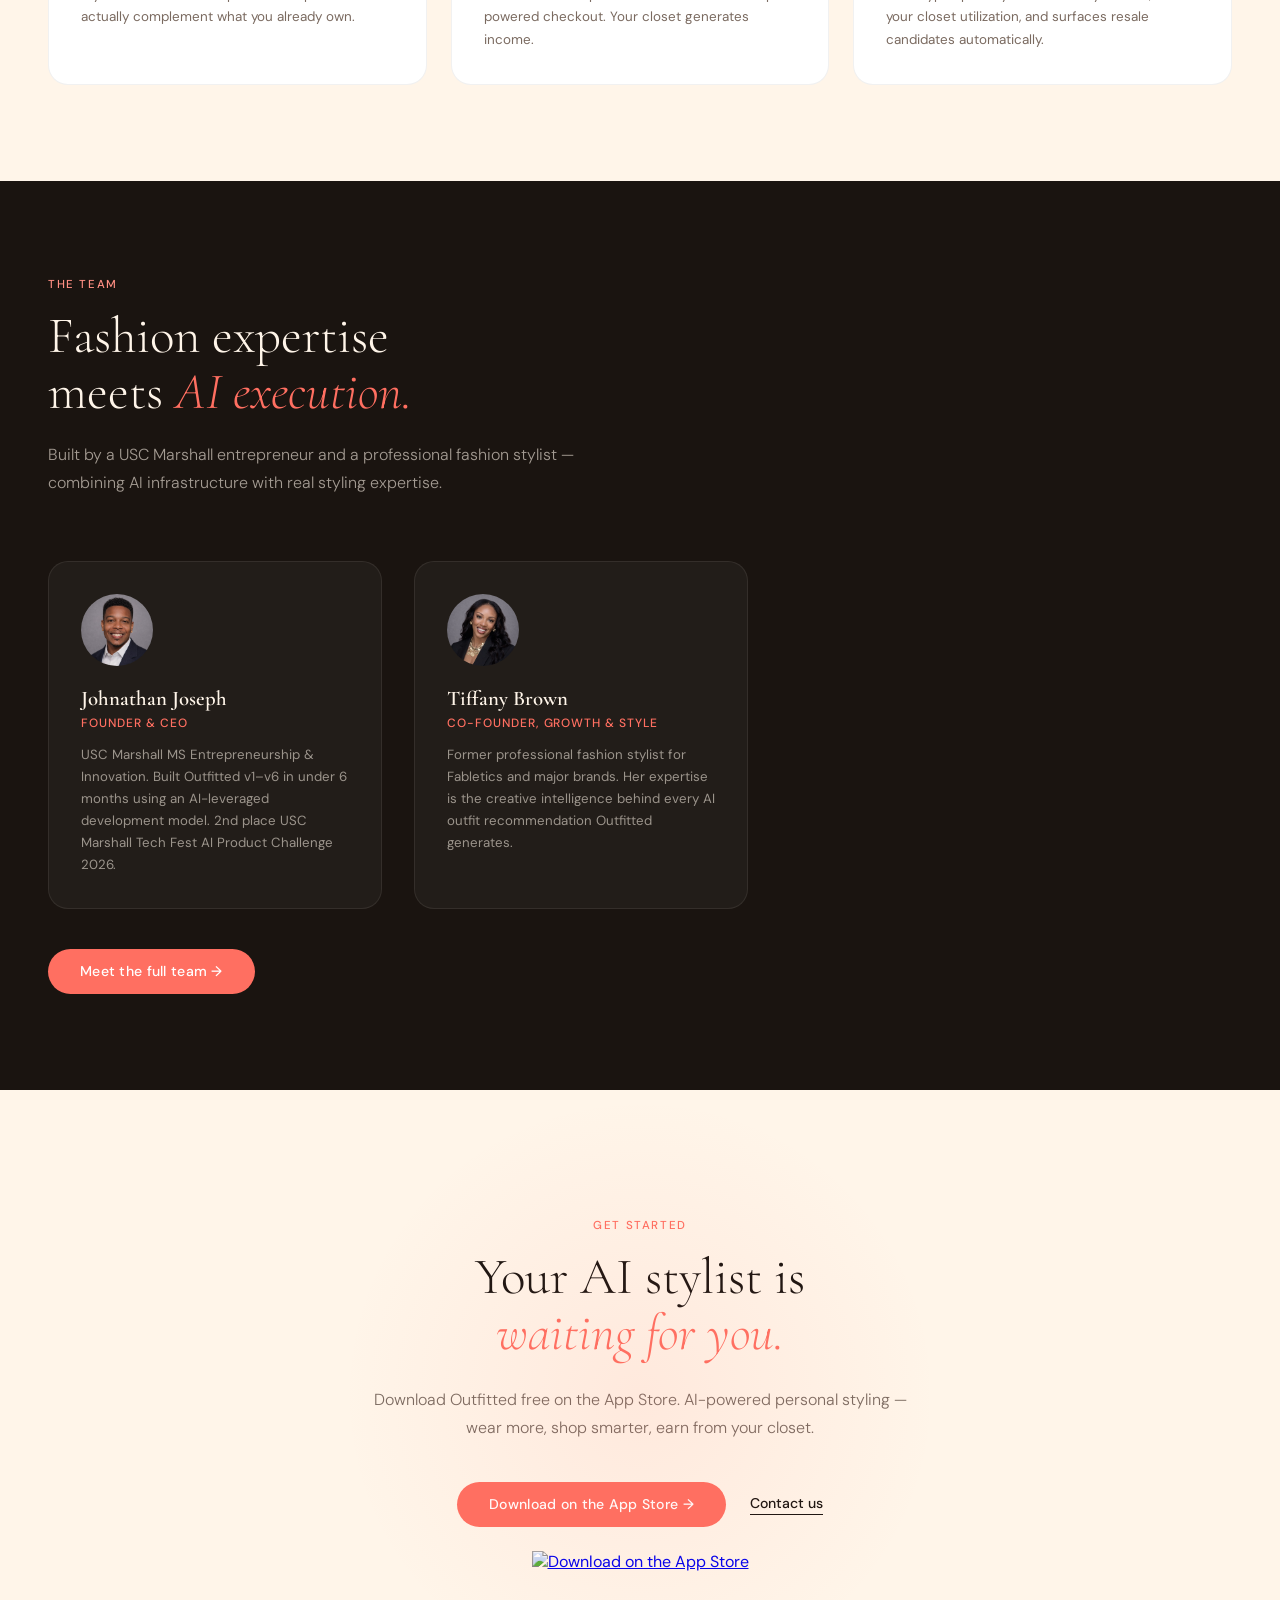
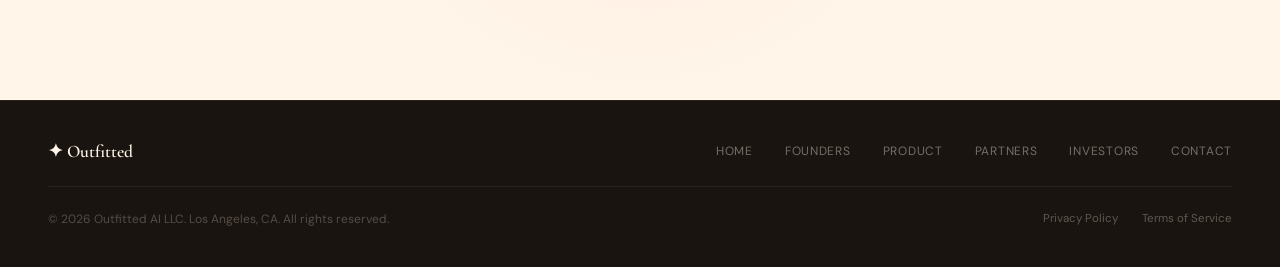
==== commit 929f89ca: "Menu: Internships on every page; fix Home's menu button on phones - Internships added to the desktop" ====
--- a/index.html
+++ b/index.html
@@ -146,6 +146,10 @@
     .bf.b1 { top: 8%; right: -168px; animation-delay: 0s; }
     .bf.b2 { top: 42%; left: -168px; animation-delay: 1.5s; }
     .bf.b3 { bottom: 12%; right: -156px; animation-delay: 0.75s; }
+    /* Phones: keep the badges on screen. Out past the edge they widened the page
+       and pushed the menu button off the right side, where it could not be tapped. */
+    @media (max-width: 600px) { .bf.b1, .bf.b3 { right: -24px; } .bf.b2 { left: -24px; } }
+    @media (max-width: 360px) { .bf.b1, .bf.b3 { right: -6px; } .bf.b2 { left: -6px; } .bf { padding: 0.5rem 0.75rem; font-size: 0.68rem; } }
     .bd { width: 8px; height: 8px; border-radius: 50%; background: var(--sage); flex-shrink: 0; }
     .bd.c { background: var(--coral); }
     @keyframes floatbadge { 0%, 100% { transform: translateY(0); } 50% { transform: translateY(-8px); } }
@@ -167,6 +171,10 @@
       #mobilenav a.cta { font-family:'DM Sans',sans-serif; font-size:1rem; background:#FF6F61; color:#ffffff !important; padding:0.75rem 2.5rem; border-radius:100px; }
       #closenav { position:absolute; top:1.5rem; right:1.5rem; background:none; border:none; font-size:1.5rem; cursor:pointer; color:#1A1410; }
       @media (max-width: 900px) { #topnav { padding: 1rem 1.5rem; } #topnav ul { display: none !important; } #hamburger { display: flex !important; } #topnav a.logo { display: flex !important; } }
+      /* Menu between tablet and full desktop: tighter so all items stay on one line */
+    #topnav ul li a { white-space: nowrap; }
+    #topnav a.logo { flex-shrink: 0; margin-right: 1.5rem; }
+    @media (min-width: 901px) and (max-width: 1120px) { #topnav { padding-left: 1.5rem; padding-right: 1.5rem; } #topnav ul { gap: 1.1rem; } #topnav ul li a { letter-spacing: 0.04em; } #topnav ul li a.cta { padding: 0.55rem 1rem; } }
   </style>
 </head>
 <body>
@@ -178,6 +186,7 @@
       <li><a href="founders.html" >Founders</a></li>
       <li><a href="product.html" >Product</a></li>
       <li><a href="partners.html" >Partners</a></li>
+      <li><a href="/internships">Internships</a></li>
       <li><a href="invest.html" >Investors</a></li>
       <li><a href="https://apps.apple.com/us/app/outfitted-wear-shop-earn/id6753196803" target="_blank" class="cta">Download App</a></li>
     </ul>
@@ -189,6 +198,7 @@
     <a href="founders.html" onclick="document.getElementById('mobilenav').classList.remove('open')">Founders</a>
     <a href="product.html" onclick="document.getElementById('mobilenav').classList.remove('open')">Product</a>
     <a href="partners.html" onclick="document.getElementById('mobilenav').classList.remove('open')">Partners</a>
+    <a href="/internships" onclick="document.getElementById('mobilenav').classList.remove('open')">Internships</a>
     <a href="invest.html" onclick="document.getElementById('mobilenav').classList.remove('open')">Investors</a>
     <a href="https://apps.apple.com/us/app/outfitted-wear-shop-earn/id6753196803" target="_blank" class="cta">Download App</a>
   </div>
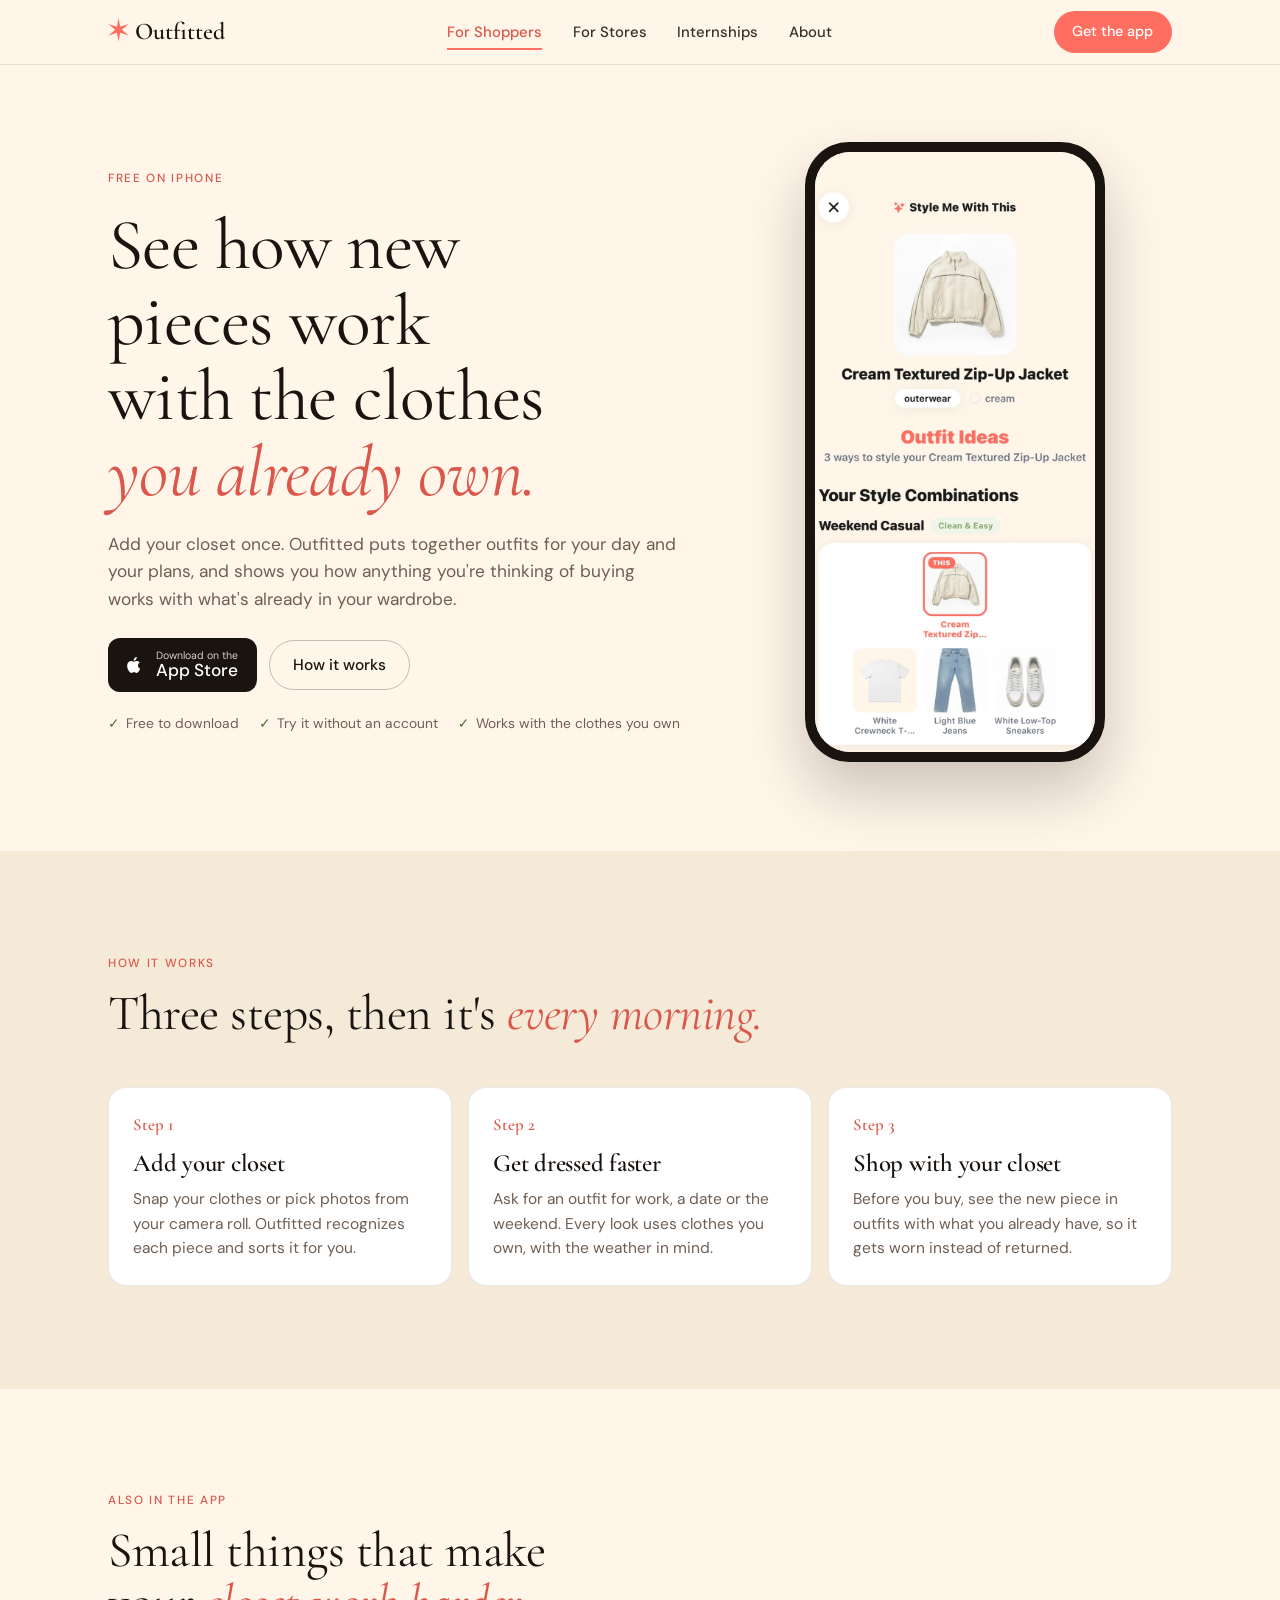
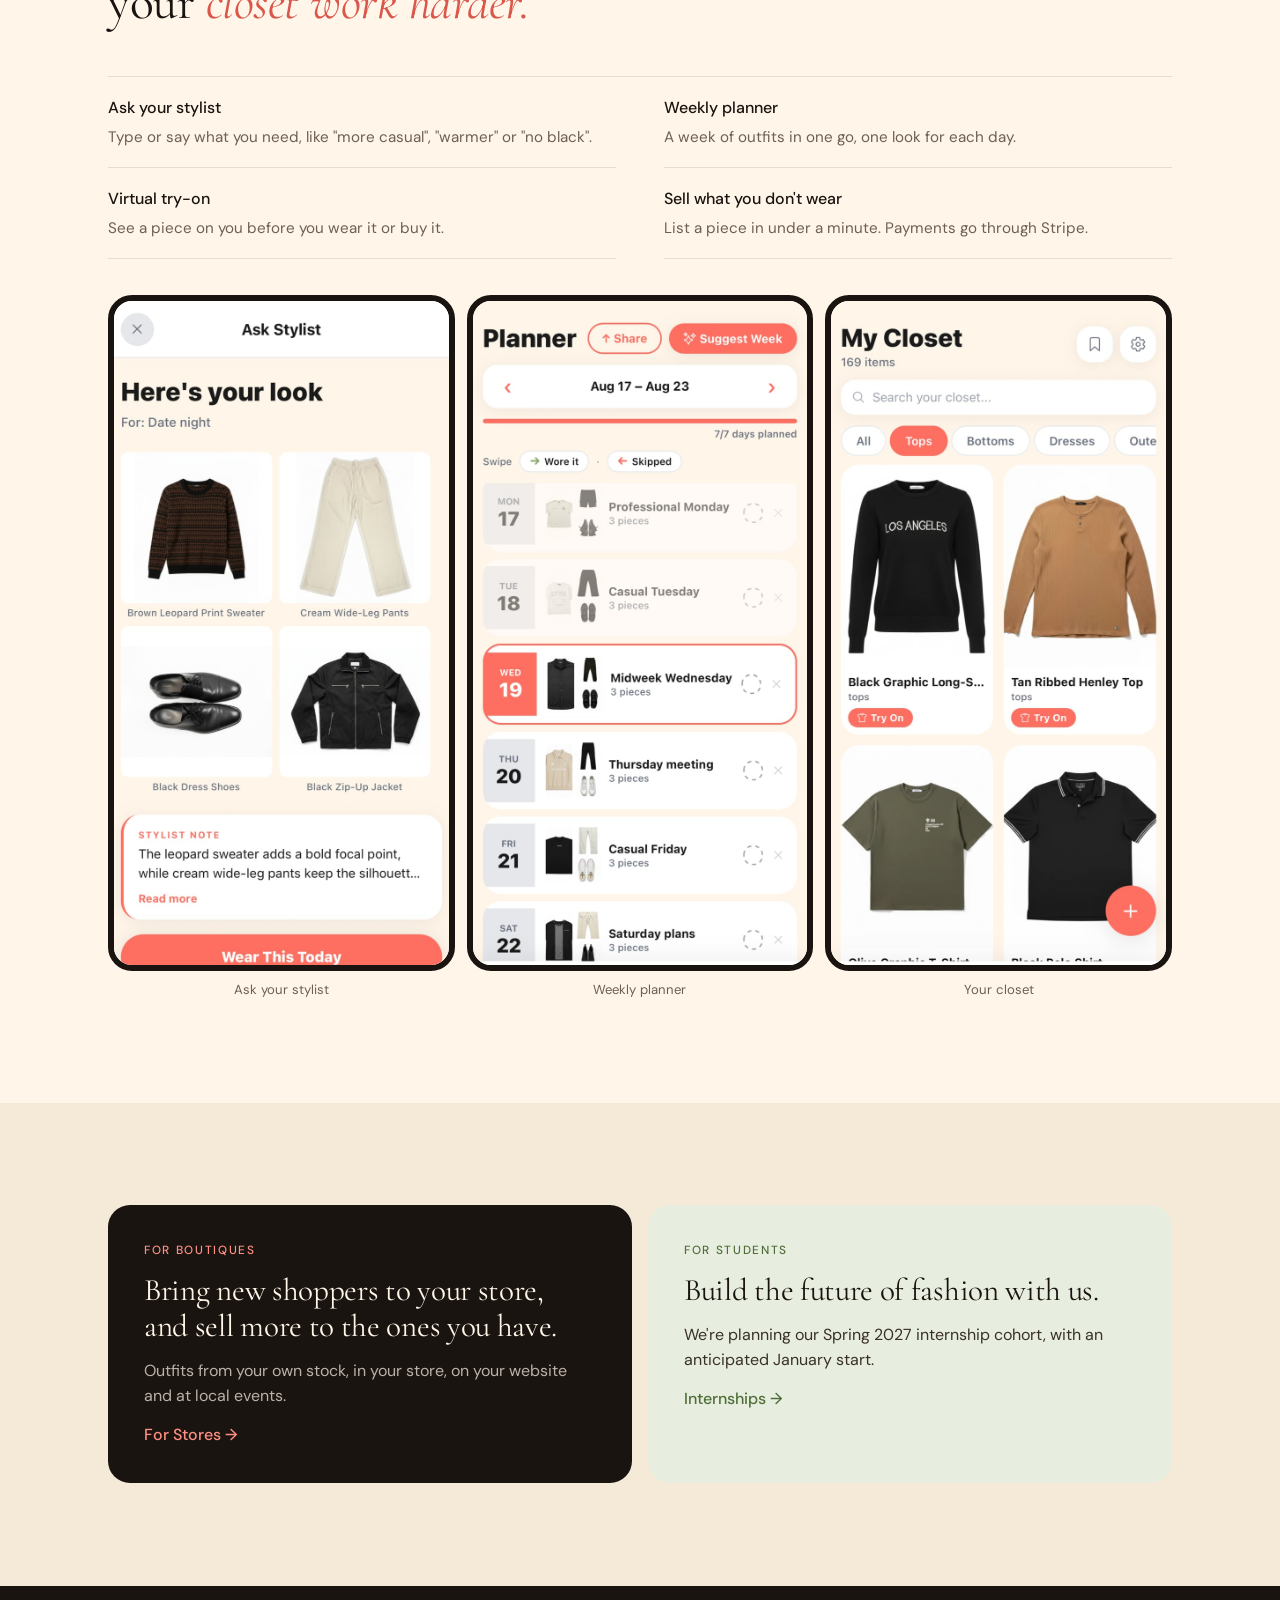
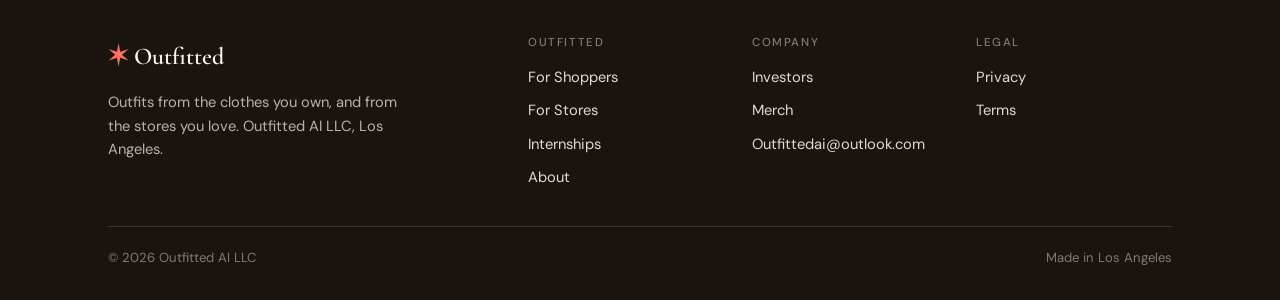
==== commit 957783ba: "Site refresh: For Shoppers, For Stores, Internships, About; shared design - One stylesheet, script, " ====
--- a/index.html
+++ b/index.html
@@ -2,397 +2,137 @@
 <html lang="en">
 <head>
   <meta charset="UTF-8" />
+  <meta name="viewport" content="width=device-width, initial-scale=1.0" />
   <meta name="color-scheme" content="light only" />
-  <meta name="viewport" content="width=device-width, initial-scale=1.0" />
-  <title>Outfitted — Wear, Shop, Earn</title>
-  <meta name="description" content="Outfitted is an AI-powered personal stylist that turns your existing closet into daily outfit suggestions — then helps you shop, resell, and earn from what you already own." />
+  <title>Outfitted — See new pieces with the clothes you already own</title>
+  <meta name="description" content="Outfitted turns the clothes you own into outfits, and shows how anything new works with your wardrobe before you buy. Free on iPhone." />
+  <link rel="canonical" href="https://outfittedcloset.com/" />
+  <meta property="og:type" content="website" />
+  <meta property="og:site_name" content="Outfitted" />
+  <meta property="og:title" content="Outfitted — See new pieces with the clothes you already own" />
+  <meta property="og:description" content="Outfitted turns the clothes you own into outfits, and shows how anything new works with your wardrobe before you buy. Free on iPhone." />
+  <meta property="og:url" content="https://outfittedcloset.com/" />
+  <meta property="og:image" content="https://outfittedcloset.com/img/og.jpg" />
+  <meta name="twitter:card" content="summary_large_image" />
+  <link rel="icon" type="image/png" href="/favicon.png" />
+  <link rel="apple-touch-icon" href="/apple-touch-icon.png" />
   <link rel="preconnect" href="https://fonts.googleapis.com" />
   <link rel="preconnect" href="https://fonts.gstatic.com" crossorigin />
-  <link href="https://fonts.googleapis.com/css2?family=Cormorant+Garamond:ital,wght@0,300;0,400;0,600;1,300;1,400&family=DM+Sans:wght@300;400;500&display=swap" rel="stylesheet" />
-  <style>
-    *, *::before, *::after { box-sizing: border-box; margin: 0; padding: 0; }
-    :root {
-      --coral: #FF6F61; --coral-dark: #E55A4D; --sage: #87A96B;
-      --cream: #FFF5E9; --cream-dark: #F5EAD8; --ink: #1A1410; --ink-light: #7A6A60; --white: #FFFFFF;
-    }
-
-    html { scroll-behavior: smooth; }
-    html { background: #FFF5E9; color-scheme: light; }
-    body { font-family: 'DM Sans', sans-serif; background: #FFF5E9; color: var(--ink); overflow-x: hidden; }
-
-    .hero { min-height: 100vh; display: flex; flex-direction: column; align-items: center; justify-content: center; padding: 9rem 2rem 5rem; text-align: center; position: relative; overflow: hidden; }
-    .hero::before { content: ''; position: absolute; top: -10%; left: 50%; transform: translateX(-50%); width: 70vw; height: 70vw; background: radial-gradient(ellipse, rgba(255,111,97,0.07) 0%, transparent 65%); pointer-events: none; }
-    .hero-content { position: relative; z-index: 1; animation: fadeUp 0.9s ease both; max-width: 720px; }
-    .hero-eyebrow { display: inline-flex; align-items: center; gap: 0.75rem; justify-content: center; font-size: 0.73rem; font-weight: 500; letter-spacing: 0.14em; text-transform: uppercase; color: var(--coral); margin-bottom: 1.5rem; }
-    .hero-eyebrow::before, .hero-eyebrow::after { content: ''; display: block; width: 28px; height: 1px; background: var(--coral); }
-    h1 { font-family: 'Cormorant Garamond', serif; font-size: clamp(3.4rem, 6vw, 6.5rem); font-weight: 300; line-height: 1.05; color: var(--ink); margin-bottom: 1.5rem; }
-    h1 em { font-style: italic; color: var(--coral); }
-    .hero-sub { font-size: 1.05rem; font-weight: 300; line-height: 1.75; color: var(--ink-light); max-width: 520px; margin: 0 auto 2.5rem; }
-    .hero-actions { display: flex; align-items: center; gap: 1.5rem; flex-wrap: wrap; justify-content: center; margin-bottom: 3.5rem; }
-
-    .pillars-row { display: flex; gap: 3rem; justify-content: center; padding: 2rem 3rem; border-top: 1px solid rgba(26,20,16,0.1); border-bottom: 1px solid rgba(26,20,16,0.1); margin-bottom: 0; }
-    .pillar-item { text-align: center; }
-    .pillar-word { font-family: 'Cormorant Garamond', serif; font-size: 2rem; font-weight: 300; font-style: italic; color: var(--coral); line-height: 1; }
-    .pillar-desc { font-size: 0.72rem; font-weight: 400; color: var(--ink-light); letter-spacing: 0.06em; text-transform: uppercase; margin-top: 0.3rem; }
-
-    .btn-primary { display: inline-flex; align-items: center; gap: 0.5rem; background: var(--coral); color: var(--white); padding: 0.85rem 2rem; border-radius: 100px; font-size: 0.88rem; font-weight: 500; text-decoration: none; letter-spacing: 0.02em; transition: background 0.2s, transform 0.2s; }
-    .btn-primary:hover { background: var(--coral-dark); transform: translateY(-1px); }
-    .btn-primary.dark { background: var(--ink); }
-    .btn-primary.dark:hover { background: #2A2018; }
-    .btn-secondary { display: inline-flex; align-items: center; gap: 0.4rem; color: var(--ink); font-size: 0.88rem; font-weight: 500; text-decoration: none; border-bottom: 1px solid var(--ink); padding-bottom: 2px; transition: color 0.2s, border-color 0.2s; }
-    .btn-secondary:hover { color: var(--coral); border-color: var(--coral); }
-
-    section { padding: 6rem 3rem; }
-    .section-eyebrow { font-size: 0.72rem; font-weight: 500; letter-spacing: 0.14em; text-transform: uppercase; color: var(--coral); margin-bottom: 1rem; }
-    h2 { font-family: 'Cormorant Garamond', serif; font-size: clamp(2.2rem, 4vw, 3.8rem); font-weight: 300; line-height: 1.1; color: var(--ink); margin-bottom: 1.25rem; }
-    h2 em { font-style: italic; color: var(--coral); }
-    .section-sub { font-size: 1rem; font-weight: 300; line-height: 1.75; color: var(--ink-light); max-width: 560px; }
-
-    /* HOW IT WORKS */
-    .how { background: var(--ink); }
-    .how h2 { color: var(--cream); }
-    .how .section-eyebrow { color: #FF8F83; }
-    .how .section-sub { color: rgba(255,245,233,0.6); }
-    .how-grid { display: grid; grid-template-columns: repeat(3, 1fr); gap: 2rem; margin-top: 4rem; }
-    .how-card { background: rgba(255,245,233,0.04); border: 1px solid rgba(255,245,233,0.08); border-radius: 20px; padding: 2.5rem 2rem; transition: border-color 0.2s; }
-    .how-card:hover { border-color: rgba(255,111,97,0.3); }
-    .how-num { font-family: 'Cormorant Garamond', serif; font-size: 3.5rem; font-weight: 600; color: rgba(255,111,97,0.2); line-height: 1; margin-bottom: 1rem; }
-    .how-title { font-family: 'Cormorant Garamond', serif; font-size: 1.4rem; font-weight: 600; color: var(--cream); margin-bottom: 0.75rem; }
-    .how-desc { font-size: 0.84rem; line-height: 1.7; color: rgba(255,245,233,0.55); }
-
-    /* FEATURES */
-    .features-grid { display: grid; grid-template-columns: repeat(3, 1fr); gap: 1.5rem; margin-top: 4rem; }
-    .feature-card { background: var(--white); border-radius: 20px; padding: 2rem; border: 1px solid rgba(26,20,16,0.06); transition: transform 0.2s, box-shadow 0.2s; }
-    .feature-card:hover { transform: translateY(-4px); box-shadow: 0 16px 40px rgba(26,20,16,0.1); }
-    .feature-icon { width: 48px; height: 48px; border-radius: 12px; background: rgba(255,111,97,0.1); display: flex; align-items: center; justify-content: center; font-size: 1.4rem; margin-bottom: 1.25rem; }
-    .feature-title { font-family: 'Cormorant Garamond', serif; font-size: 1.35rem; font-weight: 600; color: var(--ink); margin-bottom: 0.6rem; }
-    .feature-desc { font-size: 0.84rem; line-height: 1.7; color: var(--ink-light); }
-
-    /* TRACTION */
-    .traction { background: var(--cream-dark); }
-    .traction-grid { display: grid; grid-template-columns: repeat(4, 1fr); gap: 1.5rem; margin-top: 4rem; }
-    .traction-card { background: var(--white); border-radius: 16px; padding: 1.75rem; text-align: center; }
-    .traction-num { font-family: 'Cormorant Garamond', serif; font-size: 2.8rem; font-weight: 600; color: var(--coral); line-height: 1; margin-bottom: 0.4rem; }
-    .traction-label { font-size: 0.78rem; color: var(--ink-light); letter-spacing: 0.04em; }
-
-    /* TEAM PREVIEW */
-    .team-preview { background: var(--ink); }
-    .team-preview h2 { color: var(--cream); }
-    .team-preview .section-eyebrow { color: #FF8F83; }
-    .team-preview .section-sub { color: rgba(255,245,233,0.6); }
-    .team-grid { display: grid; grid-template-columns: repeat(2, 1fr); gap: 2rem; margin-top: 4rem; max-width: 700px; }
-    .team-card { background: rgba(255,245,233,0.04); border: 1px solid rgba(255,245,233,0.08); border-radius: 20px; padding: 2rem; transition: border-color 0.2s; }
-    .team-card:hover { border-color: rgba(255,111,97,0.3); }
-    .team-avatar { width: 72px; height: 72px; border-radius: 50%; overflow: hidden; margin-bottom: 1.25rem; }
-    .team-avatar img { width: 100%; height: 100%; object-fit: cover; object-position: center top; display: block; }
-    .team-name { font-family: 'Cormorant Garamond', serif; font-size: 1.3rem; font-weight: 600; color: var(--cream); margin-bottom: 0.25rem; }
-    .team-role { font-size: 0.75rem; font-weight: 500; letter-spacing: 0.08em; text-transform: uppercase; color: var(--coral); margin-bottom: 0.85rem; }
-    .team-bio { font-size: 0.83rem; line-height: 1.65; color: rgba(255,245,233,0.55); }
-
-    /* CTA */
-    .cta-section { text-align: center; padding: 8rem 3rem; position: relative; overflow: hidden; }
-    .cta-section::before { content: ''; position: absolute; top: 50%; left: 50%; transform: translate(-50%,-50%); width: 600px; height: 600px; background: radial-gradient(ellipse, rgba(255,111,97,0.09) 0%, transparent 70%); pointer-events: none; }
-    .cta-section h2 { max-width: 600px; margin: 0 auto 1.5rem; }
-    .cta-section .section-sub { margin: 0 auto 2.5rem; text-align: center; }
-    .cta-buttons { display: flex; align-items: center; justify-content: center; gap: 1.5rem; flex-wrap: wrap; }
-
-    footer { background: var(--ink); padding: 2.5rem 3rem; border-top: 1px solid rgba(255,245,233,0.06); }
-    .footer-top { display: flex; align-items: center; justify-content: space-between; flex-wrap: wrap; gap: 1rem; margin-bottom: 1.5rem; }
-    .footer-logo { font-family: 'Cormorant Garamond', serif; font-size: 1.1rem; font-weight: 600; color: var(--cream); }
-    .footer-links { display: flex; gap: 2rem; flex-wrap: wrap; }
-    .footer-links a { font-size: 0.75rem; color: rgba(255,245,233,0.4) !important; text-decoration: none; transition: color 0.2s; letter-spacing: 0.06em; text-transform: uppercase; }
-    .footer-links a:hover { color: var(--coral); }
-    .footer-bottom { display: flex; align-items: center; justify-content: space-between; flex-wrap: wrap; gap: 1rem; padding-top: 1.5rem; border-top: 1px solid rgba(255,245,233,0.06); }
-    .footer-copy { font-size: 0.75rem; color: rgba(255,245,233,0.25); }
-    .footer-legal { display: flex; gap: 1.5rem; }
-    .footer-legal a { font-size: 0.72rem; color: rgba(255,245,233,0.3); text-decoration: none; transition: color 0.2s; }
-    .footer-legal a:hover { color: var(--coral); }
-
-    @keyframes fadeUp { from { opacity: 0; transform: translateY(24px); } to { opacity: 1; transform: translateY(0); } }
-    @media (max-width: 900px) {
-      section { padding: 4rem 1.5rem; }
-      .hero { padding: 7rem 1.5rem 3rem; }
-      .pillars-row { gap: 1.5rem; flex-wrap: wrap; }
-      .how-grid, .features-grid { grid-template-columns: 1fr; }
-      .traction-grid { grid-template-columns: repeat(2, 1fr); }
-      .team-grid { grid-template-columns: 1fr; max-width: 100%; }
-      footer { padding: 2rem 1.5rem; }
-      .footer-top, .footer-bottom { flex-direction: column; text-align: center; }
-    }
-
-    .mockup-section { padding: 5rem 3rem; display: flex; justify-content: center; background: var(--cream); }
-    .mockup-wrap { position: relative; display: inline-block; }
-    .app-mockup { background: var(--ink); border-radius: 36px; padding: 2px; box-shadow: 0 40px 80px rgba(26,20,16,0.2), 0 0 0 1px rgba(255,111,97,0.15); width: 300px; }
-    .app-inner { background: var(--cream); border-radius: 34px; overflow: hidden; padding: 1.75rem 1.5rem; min-height: 530px; display: flex; flex-direction: column; gap: 0.85rem; }
-    .app-header { display: flex; align-items: center; justify-content: space-between; }
-    .app-logo-sm { font-family: 'Cormorant Garamond', serif; font-size: 1.1rem; font-weight: 600; color: var(--ink); }
-    .app-av { width: 32px; height: 32px; border-radius: 50%; background: var(--coral); display: flex; align-items: center; justify-content: center; color: white; font-size: 0.75rem; font-weight: 600; }
-    .app-lbl { font-size: 0.62rem; font-weight: 500; letter-spacing: 0.1em; text-transform: uppercase; color: var(--ink-light); }
-    .oc { background: var(--white); border-radius: 16px; padding: 1rem; box-shadow: 0 2px 12px rgba(26,20,16,0.06); }
-    .or { display: flex; gap: 0.5rem; margin-bottom: 0.75rem; }
-    .oi { flex: 1; aspect-ratio: 1; border-radius: 10px; display: flex; align-items: center; justify-content: center; font-size: 1.4rem; }
-    .oi.t { background: #E8F4FD; } .oi.b { background: #FDF0E8; } .oi.s { background: #F0F8EC; }
-    .om { display: flex; align-items: center; justify-content: space-between; }
-    .oa { font-size: 0.7rem; color: var(--sage); font-style: italic; }
-    .ob { background: var(--coral); color: white; border: none; border-radius: 100px; padding: 0.3rem 0.8rem; font-size: 0.65rem; font-weight: 500; cursor: pointer; }
-    .ca { display: flex; flex-direction: column; gap: 0.5rem; }
-    .ab { background: var(--coral); color: white; border-radius: 12px 12px 12px 2px; padding: 0.65rem 0.85rem; font-size: 0.7rem; line-height: 1.5; max-width: 90%; }
-    .ub { background: var(--ink); color: white; border-radius: 12px 12px 2px 12px; padding: 0.65rem 0.85rem; font-size: 0.7rem; line-height: 1.5; max-width: 80%; margin-left: auto; }
-    .at { display: flex; justify-content: space-around; padding: 0.75rem 0 0.25rem; border-top: 1px solid rgba(26,20,16,0.08); margin-top: auto; }
-    .ti { display: flex; flex-direction: column; align-items: center; gap: 0.2rem; font-size: 0.55rem; color: var(--ink-light); }
-    .ti.act { color: var(--coral); }
-    .ticon { font-size: 1rem; }
-    .bf { position: absolute; background: var(--white); border-radius: 12px; padding: 0.6rem 1rem; box-shadow: 0 8px 24px rgba(26,20,16,0.13); font-size: 0.73rem; font-weight: 500; display: flex; align-items: center; gap: 0.5rem; white-space: nowrap; animation: floatbadge 4s ease-in-out infinite; }
-    .bf.b1 { top: 8%; right: -168px; animation-delay: 0s; }
-    .bf.b2 { top: 42%; left: -168px; animation-delay: 1.5s; }
-    .bf.b3 { bottom: 12%; right: -156px; animation-delay: 0.75s; }
-    /* Phones: keep the badges on screen. Out past the edge they widened the page
-       and pushed the menu button off the right side, where it could not be tapped. */
-    @media (max-width: 600px) { .bf.b1, .bf.b3 { right: -24px; } .bf.b2 { left: -24px; } }
-    @media (max-width: 360px) { .bf.b1, .bf.b3 { right: -6px; } .bf.b2 { left: -6px; } .bf { padding: 0.5rem 0.75rem; font-size: 0.68rem; } }
-    .bd { width: 8px; height: 8px; border-radius: 50%; background: var(--sage); flex-shrink: 0; }
-    .bd.c { background: var(--coral); }
-    @keyframes floatbadge { 0%, 100% { transform: translateY(0); } 50% { transform: translateY(-8px); } }
-      #topnav { position:fixed; top:0; left:0; right:0; z-index:9999; display:flex; align-items:center; justify-content:space-between; padding:1.25rem 3rem; background:#FFF5E9; border-bottom:2px solid rgba(255,111,97,0.25); }
-      #topnav a.logo { font-family:'Cormorant Garamond',serif; font-size:1.4rem; font-weight:600; color:#1A1410; text-decoration:none; display:flex; align-items:center; gap:0.5rem; }
-      #topnav .spark { color:#FF6F61; }
-      #topnav ul { display:flex; align-items:center; gap:2rem; list-style:none; margin:0; padding:0; }
-      #topnav ul li { list-style:none; }
-      #topnav ul li a { font-size:0.8rem !important; font-weight:700 !important; letter-spacing:0.08em; text-transform:uppercase; color:#1A1410 !important; text-decoration:none !important; opacity:1 !important; visibility:visible !important; }
-      #topnav ul li a:hover, #topnav ul li a.active { color:#FF6F61 !important; }
-      #topnav ul li a.cta { background:#FF6F61 !important; color:#ffffff !important; padding:0.55rem 1.4rem; border-radius:100px; }
-      #topnav ul li a.cta:hover { background:#E55A4D !important; }
-      #hamburger { display:none; flex-direction:column; gap:5px; background:none; border:none; cursor:pointer; padding:4px; }
-      #hamburger span { display:block; width:24px; height:2px; background:#1A1410; border-radius:2px; }
-      #mobilenav { display:none; position:fixed; inset:0; background:#FFF5E9; z-index:10000; flex-direction:column; align-items:center; justify-content:center; gap:2rem; }
-      #mobilenav.open { display:flex !important; }
-      #mobilenav a { font-family:'Cormorant Garamond',serif; font-size:2.2rem; font-weight:300; color:#1A1410 !important; text-decoration:none; }
-      #mobilenav a:hover { color:#FF6F61 !important; }
-      #mobilenav a.cta { font-family:'DM Sans',sans-serif; font-size:1rem; background:#FF6F61; color:#ffffff !important; padding:0.75rem 2.5rem; border-radius:100px; }
-      #closenav { position:absolute; top:1.5rem; right:1.5rem; background:none; border:none; font-size:1.5rem; cursor:pointer; color:#1A1410; }
-      @media (max-width: 900px) { #topnav { padding: 1rem 1.5rem; } #topnav ul { display: none !important; } #hamburger { display: flex !important; } #topnav a.logo { display: flex !important; } }
-      /* Menu between tablet and full desktop: tighter so all items stay on one line */
-    #topnav ul li a { white-space: nowrap; }
-    #topnav a.logo { flex-shrink: 0; margin-right: 1.5rem; }
-    @media (min-width: 901px) and (max-width: 1120px) { #topnav { padding-left: 1.5rem; padding-right: 1.5rem; } #topnav ul { gap: 1.1rem; } #topnav ul li a { letter-spacing: 0.04em; } #topnav ul li a.cta { padding: 0.55rem 1rem; } }
-  </style>
+  <link href="https://fonts.googleapis.com/css2?family=Cormorant+Garamond:ital,wght@0,400;0,600;1,400&family=DM+Sans:wght@400;500;600;700&display=swap" rel="stylesheet" />
+  <link rel="stylesheet" href="/site.css" />
 </head>
 <body>
-
-  <nav id="topnav">
-    <a href="index.html" class="logo"><span class="spark">&#x2736;</span> Outfitted</a>
+<a class="skip" href="#main">Skip to content</a>
+<header class="nav">
+  <div class="wrap">
+    <a class="logo" href="/" aria-label="Outfitted home"><span aria-hidden="true">&#x2736;</span> Outfitted</a>
+    <nav aria-label="Main">
+      <ul class="nav-links">
+        <li><a href="/" aria-current="page">For Shoppers</a></li>
+        <li><a href="/stores">For Stores</a></li>
+        <li><a href="/internships">Internships</a></li>
+        <li><a href="/about">About</a></li>
+      </ul>
+    </nav>
+    <a class="btn btn-coral btn-small nav-cta" href="https://apps.apple.com/us/app/outfitted-wear-shop-earn/id6753196803" target="_blank" rel="noopener">Get the app</a>
+    <button class="menu-btn" type="button" aria-expanded="false" aria-controls="mobile-menu" aria-label="Open menu"><i></i></button>
+  </div>
+  <nav id="mobile-menu" class="mobile-menu" aria-label="Main">
     <ul>
-      <li><a href="index.html" class="active">Home</a></li>
-      <li><a href="founders.html" >Founders</a></li>
-      <li><a href="product.html" >Product</a></li>
-      <li><a href="partners.html" >Partners</a></li>
+      <li><a href="/" aria-current="page">For Shoppers</a></li>
+      <li><a href="/stores">For Stores</a></li>
       <li><a href="/internships">Internships</a></li>
-      <li><a href="invest.html" >Investors</a></li>
-      <li><a href="https://apps.apple.com/us/app/outfitted-wear-shop-earn/id6753196803" target="_blank" class="cta">Download App</a></li>
+      <li><a href="/about">About</a></li>
+      <li><a class="btn btn-coral" href="https://apps.apple.com/us/app/outfitted-wear-shop-earn/id6753196803" target="_blank" rel="noopener">Get the app</a></li>
     </ul>
-    <button id="hamburger" onclick="document.getElementById('mobilenav').classList.add('open')" aria-label="Menu"><span></span><span></span><span></span></button>
   </nav>
-  <div id="mobilenav">
-    <button id="closenav" onclick="document.getElementById('mobilenav').classList.remove('open')">&#x2715;</button>
-    <a href="index.html" onclick="document.getElementById('mobilenav').classList.remove('open')">Home</a>
-    <a href="founders.html" onclick="document.getElementById('mobilenav').classList.remove('open')">Founders</a>
-    <a href="product.html" onclick="document.getElementById('mobilenav').classList.remove('open')">Product</a>
-    <a href="partners.html" onclick="document.getElementById('mobilenav').classList.remove('open')">Partners</a>
-    <a href="/internships" onclick="document.getElementById('mobilenav').classList.remove('open')">Internships</a>
-    <a href="invest.html" onclick="document.getElementById('mobilenav').classList.remove('open')">Investors</a>
-    <a href="https://apps.apple.com/us/app/outfitted-wear-shop-earn/id6753196803" target="_blank" class="cta">Download App</a>
-  </div>
-
-  <!-- MOBILE MENU --><section class="hero">
-    <div class="hero-content">
-      <div class="hero-eyebrow">AI Personal Stylist · iOS App</div>
-      <h1>Wear more.<br/>Shop <em>smarter.</em><br/>Earn from your closet.</h1>
-      <p class="hero-sub">Outfitted is the AI-powered styling app that turns your existing wardrobe into daily outfit suggestions — then helps you discover new pieces and sell what you don't wear.</p>
-      <div class="hero-actions">
-        <a href="https://apps.apple.com/us/app/outfitted-wear-shop-earn/id6753196803" target="_blank" class="btn-primary">Download on the App Store →</a>
-        <a href="https://youtube.com/shorts/QoiiJCSgkPc?feature=share" target="_blank" class="btn-primary dark">▶ Watch Demo</a>
-        <a href="#how" class="btn-secondary">See how it works</a>
+</header>
+<main id="main">
+  <section class="hero">
+    <div class="wrap">
+      <div class="hero-copy">
+        <div class="eyebrow">Free on iPhone</div>
+        <h1>See how new pieces work with the clothes <em>you already own.</em></h1>
+        <p class="lede">Add your closet once. Outfitted puts together outfits for your day and your plans, and shows you how anything you're thinking of buying works with what's already in your wardrobe.</p>
+        <div class="hero-actions">
+          <a class="appstore" href="https://apps.apple.com/us/app/outfitted-wear-shop-earn/id6753196803" target="_blank" rel="noopener">
+            <svg viewBox="0 0 24 24" aria-hidden="true"><path d="M16.37 12.6c-.02-2.2 1.8-3.26 1.88-3.31-1.03-1.5-2.62-1.7-3.18-1.72-1.35-.14-2.64.8-3.32.8-.69 0-1.74-.78-2.86-.76-1.47.02-2.83.86-3.59 2.17-1.53 2.66-.39 6.6 1.1 8.75.73 1.05 1.6 2.24 2.73 2.2 1.1-.05 1.51-.71 2.84-.71 1.32 0 1.7.71 2.85.69 1.18-.02 1.93-1.07 2.65-2.13.84-1.22 1.18-2.4 1.2-2.47-.03-.01-2.3-.88-2.3-3.51zM14.2 6.13c.6-.73 1-1.74.9-2.75-.86.04-1.92.58-2.54 1.3-.55.64-1.04 1.67-.91 2.66.96.07 1.95-.49 2.55-1.21z"/></svg>
+            <span><small>Download on the</small><b>App Store</b></span>
+          </a>
+          <a class="btn btn-line" href="#how">How it works</a>
+        </div>
+        <div class="trust"><span>Free to download</span><span>Try it without an account</span><span>Works with the clothes you own</span></div>
       </div>
-      <div style="margin-top:1.5rem;">
-        <a href="https://apps.apple.com/us/app/outfitted-wear-shop-earn/id6753196803" target="_blank">
-          <img src="https://developer.apple.com/assets/elements/badges/download-on-the-app-store.svg" alt="Download on the App Store" style="height:44px;" />
-        </a>
-      </div>
-      <div class="pillars-row">
-        <div class="pillar-item"><div class="pillar-word">Wear</div><div class="pillar-desc">AI Outfit Styling</div></div>
-        <div class="pillar-item"><div class="pillar-word">Shop</div><div class="pillar-desc">Smart Discovery</div></div>
-        <div class="pillar-item"><div class="pillar-word">Earn</div><div class="pillar-desc">P2P Resale</div></div>
+      <div class="phone fill">
+        <div class="screen"><img src="/img/app-style-me.jpg" width="760" height="1644" alt="The Outfitted app's Style Me With This screen: outfit ideas built around a cream zip-up jacket using clothes already in the closet." /></div>
       </div>
     </div>
   </section>
 
-
-  <!-- APP MOCKUP -->
-  <section class="mockup-section">
-    <div class="mockup-wrap">
-      <div class="app-mockup">
-        <div class="app-inner">
-          <div class="app-header">
-            <div class="app-logo-sm"><span class="spark">✦</span> Outfitted</div>
-            <div class="app-av">JJ</div>
-          </div>
-          <div class="app-lbl">Today's Outfit</div>
-          <div class="oc">
-            <div class="or">
-              <div class="oi t">👕</div>
-              <div class="oi b">👖</div>
-              <div class="oi s">👟</div>
-            </div>
-            <div class="om">
-              <span class="oa">✦ Elevated Casual</span>
-              <button class="ob">Try Again</button>
-            </div>
-          </div>
-          <div class="app-lbl">Ask Stylist</div>
-          <div class="ca">
-            <div class="ab">Here's a look for your meeting — navy blazer, white tee, slim chinos.</div>
-            <div class="ub">Make it more casual 🎯</div>
-            <div class="ab">Swap the blazer for your olive jacket. Much more relaxed.</div>
-          </div>
-          <div class="at">
-            <div class="ti act"><span class="ticon">🏠</span>Home</div>
-            <div class="ti"><span class="ticon">👔</span>Closet</div>
-            <div class="ti"><span class="ticon">📅</span>Plan</div>
-            <div class="ti"><span class="ticon">🛍️</span>Shop</div>
-            <div class="ti"><span class="ticon">💰</span>Earn</div>
-          </div>
-        </div>
+  <section id="how" class="band-sand">
+    <div class="wrap">
+      <div class="sec-head">
+        <div class="eyebrow">How it works</div>
+        <h2>Three steps, then it's <em>every morning.</em></h2>
       </div>
-      <div class="bf b1"><span class="bd c"></span>AI Outfit Matched</div>
-      <div class="bf b2"><span class="bd"></span>Virtual Try-On Active</div>
-      <div class="bf b3"><span class="bd c"></span>$12 earned this week</div>
-    </div>
-  </section>
-
-  <!-- HOW IT WORKS -->
-  <section class="how" id="how">
-    <div class="section-eyebrow">How It Works</div>
-    <h2>Three steps to a<br/><em>smarter wardrobe.</em></h2>
-    <p class="section-sub">Outfitted connects your closet, your style, and your shopping — all in one place.</p>
-    <div class="how-grid">
-      <div class="how-card">
-        <div class="how-num">01</div>
-        <div class="how-title">Build Your Closet</div>
-        <div class="how-desc">Upload your clothes using your camera or photo library. Our AI automatically categorizes each item, assigns style tags, and builds your personal wardrobe database.</div>
-      </div>
-      <div class="how-card">
-        <div class="how-num">02</div>
-        <div class="how-title">Get Styled Daily</div>
-        <div class="how-desc">Tell us your occasion and your AI stylist selects the perfect outfit from your actual closet. Try it on virtually before you wear it.</div>
-      </div>
-      <div class="how-card">
-        <div class="how-num">03</div>
-        <div class="how-title">Shop & Earn</div>
-        <div class="how-desc">Discover new pieces personalized to your style DNA. List items you no longer wear to our P2P marketplace and earn directly through the app. Your closet works for you.</div>
+      <div class="steps">
+        <div class="step"><div class="n"></div><h3>Add your closet</h3><p>Snap your clothes or pick photos from your camera roll. Outfitted recognizes each piece and sorts it for you.</p></div>
+        <div class="step"><div class="n"></div><h3>Get dressed faster</h3><p>Ask for an outfit for work, a date or the weekend. Every look uses clothes you own, with the weather in mind.</p></div>
+        <div class="step"><div class="n"></div><h3>Shop with your closet</h3><p>Before you buy, see the new piece in outfits with what you already have, so it gets worn instead of returned.</p></div>
       </div>
     </div>
   </section>
 
-  <!-- FEATURES -->
-  <section id="features">
-    <div class="section-eyebrow">Features</div>
-    <h2>Everything your wardrobe<br/><em>needs to perform.</em></h2>
-    <p class="section-sub">Built with proprietary styling intelligence, AI virtual try-on, and a multi-model AI architecture.</p>
-    <div class="features-grid">
-      <div class="feature-card">
-        <div class="feature-icon">✦</div>
-        <div class="feature-title">AI Outfit Suggestions</div>
-        <div class="feature-desc">Powered by proprietary professional styling intelligence. Every suggestion considers your body type, occasion, color theory, and personal style profile — not just your categories.</div>
+  <section>
+    <div class="wrap">
+      <div class="sec-head">
+        <div class="eyebrow">Also in the app</div>
+        <h2>Small things that make your <em>closet work harder.</em></h2>
       </div>
-      <div class="feature-card">
-        <div class="feature-icon">👗</div>
-        <div class="feature-title">Virtual Try-On</div>
-        <div class="feature-desc">See any garment on your actual body before you wear or buy it. AI composites your selfie with closet items or shop products in seconds.</div>
+      <div class="feats two">
+        <div class="feat"><b>Ask your stylist</b><span>Type or say what you need, like "more casual", "warmer" or "no black".</span></div>
+        <div class="feat"><b>Weekly planner</b><span>A week of outfits in one go, one look for each day.</span></div>
+        <div class="feat"><b>Virtual try-on</b><span>See a piece on you before you wear it or buy it.</span></div>
+        <div class="feat"><b>Sell what you don't wear</b><span>List a piece in under a minute. Payments go through Stripe.</span></div>
       </div>
-      <div class="feature-card">
-        <div class="feature-icon">🎤</div>
-        <div class="feature-title">Voice Styling</div>
-        <div class="feature-desc">Tap the mic and describe what you need. Your AI stylist responds with a curated look. Hands-free, conversational, instant.</div>
-      </div>
-      <div class="feature-card">
-        <div class="feature-icon">🛍️</div>
-        <div class="feature-title">Smart Shop Tab</div>
-        <div class="feature-desc">Leading fashion retailers curated to your closet's style DNA. Not random products — pieces that actually complement what you already own.</div>
-      </div>
-      <div class="feature-card">
-        <div class="feature-icon">💰</div>
-        <div class="feature-title">P2P Resale</div>
-        <div class="feature-desc">List unworn items from your closet to the Outfitted marketplace in under a minute. Stripe-powered checkout. Your closet generates income.</div>
-      </div>
-      <div class="feature-card">
-        <div class="feature-icon">📅</div>
-        <div class="feature-title">Weekly Outfit Planner</div>
-        <div class="feature-desc">AI-generated 7-day plans with distinct archetypes per day. Tracks what you wear, scores your closet utilization, and surfaces resale candidates automatically.</div>
+      <div class="app-row">
+        <figure><div class="frame"><img src="/img/app-ask-stylist.jpg" width="760" height="1644" loading="lazy" alt="Ask Stylist: a date-night look with a stylist note." /></div><figcaption>Ask your stylist</figcaption></figure>
+        <figure><div class="frame"><img src="/img/app-planner.jpg" width="760" height="1644" loading="lazy" alt="Planner: a week of outfits, one per day." /></div><figcaption>Weekly planner</figcaption></figure>
+        <figure><div class="frame"><img src="/img/app-closet.jpg" width="760" height="1644" loading="lazy" alt="My Closet: items sorted into tops, bottoms and dresses." /></div><figcaption>Your closet</figcaption></figure>
       </div>
     </div>
   </section>
 
-  <!-- TEAM -->
-  <section class="team-preview">
-    <div class="section-eyebrow">The Team</div>
-    <h2>Fashion expertise<br/>meets <em>AI execution.</em></h2>
-    <p class="section-sub" style="color:rgba(255,245,233,0.6)">Built by a USC Marshall entrepreneur and a professional fashion stylist — combining AI infrastructure with real styling expertise.</p>
-    <div class="team-grid">
-      <div class="team-card">
-        <div class="team-avatar"><img src="jj-headshot.png" alt="Johnathan Joseph" /></div>
-        <div class="team-name">Johnathan Joseph</div>
-        <div class="team-role">Founder & CEO</div>
-        <div class="team-bio">USC Marshall MS Entrepreneurship & Innovation. Built Outfitted v1–v6 in under 6 months using an AI-leveraged development model. 2nd place USC Marshall Tech Fest AI Product Challenge 2026.</div>
-      </div>
-      <div class="team-card">
-        <div class="team-avatar"><img src="tiffany-headshot.png" alt="Tiffany Brown" /></div>
-        <div class="team-name">Tiffany Brown</div>
-        <div class="team-role">Co-Founder, Growth & Style</div>
-        <div class="team-bio">Former professional fashion stylist for Fabletics and major brands. Her expertise is the creative intelligence behind every AI outfit recommendation Outfitted generates.</div>
+  <section class="band-sand">
+    <div class="wrap">
+      <div class="split">
+        <a class="door ink" href="/stores">
+          <div class="eyebrow">For boutiques</div>
+          <h3>Bring new shoppers to your store, and sell more to the ones you have.</h3>
+          <p>Outfits from your own stock, in your store, on your website and at local events.</p>
+          <span class="go">For Stores →</span>
+        </a>
+        <a class="door sage" href="/internships">
+          <div class="eyebrow">For students</div>
+          <h3>Build the future of fashion with us.</h3>
+          <p>We're planning our Spring 2027 internship cohort, with an anticipated January start.</p>
+          <span class="go">Internships →</span>
+        </a>
       </div>
     </div>
-    <div style="margin-top:2.5rem;">
-      <a href="founders.html" class="btn-primary">Meet the full team →</a>
+  </section>
+</main>
+<footer class="site">
+  <div class="wrap">
+    <div class="fcols">
+      <div class="about"><a class="logo" href="/"><span aria-hidden="true">&#x2736;</span> Outfitted</a><p style="margin-top:.6rem;max-width:19rem">Outfits from the clothes you own, and from the stores you love. Outfitted AI LLC, Los Angeles.</p></div>
+      <div><h4>Outfitted</h4><a href="/">For Shoppers</a><a href="/stores">For Stores</a><a href="/internships">Internships</a><a href="/about">About</a></div>
+      <div><h4>Company</h4><a href="/investors">Investors</a><a href="/merch">Merch</a><a href="mailto:Outfittedai@outlook.com">Outfittedai@outlook.com</a></div>
+      <div><h4>Legal</h4><a href="/privacy">Privacy</a><a href="/terms">Terms</a></div>
     </div>
-  </section>
-
-  <!-- CTA -->
-  <section class="cta-section">
-    <div class="section-eyebrow">Get Started</div>
-    <h2>Your AI stylist is<br/><em>waiting for you.</em></h2>
-    <p class="section-sub">Download Outfitted free on the App Store. AI-powered personal styling — wear more, shop smarter, earn from your closet.</p>
-    <div class="cta-buttons">
-      <a href="https://apps.apple.com/us/app/outfitted-wear-shop-earn/id6753196803" target="_blank" class="btn-primary">Download on the App Store →</a>
-      <a href="mailto:Outfittedai@outlook.com" class="btn-secondary">Contact us</a>
-    </div>
-    <div style="margin-top:1.5rem;">
-      <a href="https://apps.apple.com/us/app/outfitted-wear-shop-earn/id6753196803" target="_blank">
-        <img src="https://developer.apple.com/assets/elements/badges/download-on-the-app-store.svg" alt="Download on the App Store" style="height:44px;" />
-      </a>
-    </div>
-  </section>
-
-  <footer>
-    <div class="footer-top">
-      <div class="footer-logo"><span class="spark">✦</span> Outfitted</div>
-      <nav class="footer-links">
-        <a href="index.html">Home</a>
-        <a href="founders.html">Founders</a>
-        <a href="product.html">Product</a>
-        <a href="partners.html">Partners</a>
-        <a href="invest.html">Investors</a>
-        <a href="mailto:Outfittedai@outlook.com">Contact</a>
-      </nav>
-    </div>
-    <div class="footer-bottom">
-      <div class="footer-copy">© 2026 Outfitted AI LLC. Los Angeles, CA. All rights reserved.</div>
-      <div class="footer-legal">
-        <a href="privacy.html">Privacy Policy</a>
-        <a href="terms.html">Terms of Service</a>
-        <a href="stripe-return.html" style="display:none">Stripe Return</a>
-      </div>
-    </div>
-  </footer>
-
+    <div class="fbase"><span>© 2026 Outfitted AI LLC</span><span>Made in Los Angeles</span></div>
+  </div>
+</footer>
+<script src="/site.js"></script>
 </body>
 </html>
--- a/site.css
+++ b/site.css
@@ -0,0 +1,289 @@
+/* Outfitted — shared site styles. Every page links this file, so a fix to the
+   nav, footer or a component lands everywhere at once.
+   Brand: Cormorant Garamond (display) + DM Sans (text); coral, sage, cream, ink. */
+*, *::before, *::after { box-sizing: border-box; margin: 0; padding: 0; }
+:root {
+  --coral: #FF6F61; --coral-dark: #D9584B; --coral-tint: #FFE6E1;
+  --sage: #87A96B; --sage-dark: #4F6E38; --sage-tint: #E7EEDF;
+  --cream: #FFF5E9; --sand: #F5EAD8; --paper: #FFFFFF;
+  --ink: #1A1410; --ink-soft: #3A302A; --muted: #6E5F55; --line: rgba(26,20,16,0.10);
+  --on-ink: #FFF5E9; --on-ink-muted: rgba(255,245,233,0.70); --on-ink-line: rgba(255,245,233,0.14); --on-ink-accent: #FF8F83;
+  --serif: 'Cormorant Garamond', Georgia, 'Times New Roman', serif;
+  --sans: 'DM Sans', system-ui, -apple-system, 'Segoe UI', sans-serif;
+  --gutter: clamp(1.25rem, 4vw, 3rem);
+  --max: 1160px;
+  --nav-h: 64px;
+}
+html { background: var(--cream); color-scheme: light; -webkit-text-size-adjust: 100%; scroll-behavior: smooth; scroll-padding-top: calc(var(--nav-h) + 12px); }
+body { font-family: var(--sans); color: var(--ink); background: var(--cream); font-size: 16px; line-height: 1.6; overflow-x: hidden; }
+a { color: inherit; }
+img { max-width: 100%; display: block; height: auto; }
+[hidden] { display: none !important; }
+:focus-visible { outline: 2px solid var(--coral-dark); outline-offset: 3px; border-radius: 4px; }
+.wrap { max-width: var(--max); margin: 0 auto; padding-left: var(--gutter); padding-right: var(--gutter); }
+.skip { position: absolute; left: -9999px; top: 0; }
+.skip:focus { left: 12px; top: 12px; z-index: 200; background: var(--ink); color: var(--cream); padding: 0.6rem 1rem; border-radius: 8px; }
+
+/* ── Nav ─────────────────────────────────────────────────────────── */
+.nav { position: sticky; top: 0; z-index: 100; background: rgba(255,245,233,0.95); -webkit-backdrop-filter: blur(10px); backdrop-filter: blur(10px); border-bottom: 1px solid var(--line); }
+.nav .wrap { display: flex; align-items: center; justify-content: space-between; height: var(--nav-h); gap: 1.5rem; }
+.logo { font-family: var(--serif); font-size: 1.5rem; font-weight: 600; text-decoration: none; display: inline-flex; align-items: center; gap: 0.45rem; color: var(--ink); white-space: nowrap; }
+.logo span { color: var(--coral); }
+.nav-links { display: none; list-style: none; gap: 1.9rem; align-items: center; }
+.nav-links a { text-decoration: none; font-size: 0.93rem; font-weight: 500; color: var(--ink-soft); padding-block: 0.4rem; border-bottom: 2px solid transparent; }
+.nav-links a:hover { color: var(--coral-dark); }
+.nav-links a[aria-current="page"] { color: var(--coral-dark); border-bottom-color: var(--coral); }
+.nav .nav-cta { display: none; }
+.menu-btn, .logo { flex-shrink: 0; }
+.menu-btn { width: 44px; height: 44px; display: grid; place-items: center; border: 1px solid var(--line); border-radius: 12px; background: var(--paper); cursor: pointer; }
+.menu-btn i { display: block; width: 18px; height: 2px; background: var(--ink); box-shadow: 0 -6px 0 var(--ink), 0 6px 0 var(--ink); }
+.menu-btn[aria-expanded="true"] i { background: transparent; box-shadow: none; position: relative; }
+.menu-btn[aria-expanded="true"] i::before, .menu-btn[aria-expanded="true"] i::after { content: ''; position: absolute; left: 0; top: 0; width: 18px; height: 2px; background: var(--ink); }
+.menu-btn[aria-expanded="true"] i::before { transform: rotate(45deg); }
+.menu-btn[aria-expanded="true"] i::after { transform: rotate(-45deg); }
+.mobile-menu { display: none; border-top: 1px solid var(--line); background: var(--cream); }
+.mobile-menu.open { display: block; }
+.mobile-menu ul { list-style: none; padding: 0.5rem var(--gutter) 1.25rem; display: grid; }
+.mobile-menu a { display: block; padding: 0.9rem 0; font-family: var(--serif); font-size: 1.6rem; text-decoration: none; border-bottom: 1px solid var(--line); }
+.mobile-menu a[aria-current="page"] { color: var(--coral-dark); }
+.mobile-menu .btn { margin-top: 1.1rem; width: 100%; font-family: var(--sans); font-size: 1rem; border: 0; }
+
+/* ── Buttons ─────────────────────────────────────────────────────── */
+.btn { display: inline-flex; align-items: center; justify-content: center; gap: 0.5rem; min-height: 50px; padding: 0 1.45rem; border-radius: 100px; font-family: var(--sans); font-weight: 500; font-size: 0.97rem; text-decoration: none; border: 1.5px solid transparent; white-space: nowrap; cursor: pointer; transition: background 0.15s, transform 0.15s, border-color 0.15s; }
+.btn:hover { transform: translateY(-1px); }
+.btn-coral { background: var(--coral); color: #fff; }
+.btn-coral:hover { background: var(--coral-dark); }
+.btn-ink { background: var(--ink); color: var(--cream); }
+.btn-line { border-color: rgba(26,20,16,0.25); color: var(--ink); background: transparent; }
+.btn-line:hover { border-color: var(--ink); }
+.btn-small { min-height: 42px; padding: 0 1.1rem; font-size: 0.9rem; }
+.btn:disabled { opacity: 0.6; cursor: progress; transform: none; }
+.appstore { display: inline-flex; align-items: center; gap: 0.7rem; background: var(--ink); color: #fff; border-radius: 12px; padding: 0.55rem 1.15rem 0.55rem 0.95rem; text-decoration: none; min-height: 54px; transition: transform 0.15s; }
+.appstore:hover { transform: translateY(-1px); }
+.appstore svg { width: 22px; height: 22px; fill: #fff; flex-shrink: 0; }
+.appstore small { display: block; font-size: 0.66rem; opacity: 0.8; line-height: 1.1; }
+.appstore b { display: block; font-size: 1.08rem; font-weight: 500; line-height: 1.15; }
+
+/* ── Type ────────────────────────────────────────────────────────── */
+.eyebrow { font-size: 0.74rem; font-weight: 500; letter-spacing: 0.14em; text-transform: uppercase; color: var(--coral-dark); }
+h1, h2, h3 { font-family: var(--serif); font-weight: 400; line-height: 1.05; text-wrap: balance; letter-spacing: -0.01em; }
+h1 { font-size: clamp(2.6rem, 7.2vw, 4.5rem); }
+h1 em, h2 em { font-style: italic; color: var(--coral-dark); }
+h2 { font-size: clamp(2rem, 5vw, 3.1rem); }
+h3 { font-size: 1.55rem; font-weight: 600; line-height: 1.15; }
+.lede { font-size: 1.08rem; color: var(--muted); max-width: 36rem; }
+.small { font-size: 0.86rem; color: var(--muted); }
+.prose { max-width: 42rem; display: grid; gap: 1rem; color: var(--ink-soft); font-size: 1.05rem; }
+
+/* ── Sections ────────────────────────────────────────────────────── */
+section { padding-block: clamp(3.5rem, 8vw, 6.5rem); }
+.sec-head { display: grid; gap: 0.9rem; max-width: 42rem; margin-bottom: clamp(2rem, 4vw, 3rem); }
+.band-ink { background: var(--ink); color: var(--on-ink); }
+.band-ink .lede, .band-ink .small { color: var(--on-ink-muted); }
+.band-ink .eyebrow { color: var(--on-ink-accent); }
+.band-ink h2 em { color: var(--on-ink-accent); }
+.band-sand { background: var(--sand); }
+
+/* ── Hero ────────────────────────────────────────────────────────── */
+.hero { padding-block: clamp(2.5rem, 6vw, 5rem) clamp(3rem, 7vw, 6rem); }
+.hero .wrap { display: grid; gap: 2.75rem; align-items: center; }
+.hero-copy { display: grid; gap: 1.25rem; justify-items: start; min-width: 0; }
+.hero-actions { display: flex; flex-wrap: wrap; gap: 0.75rem; align-items: center; margin-top: 0.3rem; }
+.trust { display: flex; flex-wrap: wrap; gap: 0.5rem 1.25rem; font-size: 0.86rem; color: var(--muted); }
+.trust span::before { content: '✓'; color: var(--sage-dark); font-weight: 700; margin-right: 0.4rem; }
+.price-line { font-size: 0.98rem; font-weight: 500; color: var(--ink); background: var(--paper); border: 1px solid var(--line); border-radius: 14px; padding: 0.7rem 1rem; max-width: 36rem; }
+
+/* ── Device frames for real screenshots ──────────────────────────── */
+.phone { width: min(300px, 76vw); aspect-ratio: 300 / 620; margin: 0 auto; background: var(--ink); border-radius: 44px; padding: 10px; box-shadow: 0 30px 60px rgba(26,20,16,0.22); }
+.phone .screen { width: 100%; height: 100%; border-radius: 35px; overflow: hidden; background: #fff; }
+.phone .screen img { width: 100%; }
+.phone.fill .screen img { height: 100%; object-fit: cover; object-position: top; }
+.cap { font-size: 0.8rem; color: var(--muted); text-align: center; margin-top: 0.75rem; }
+.shot { border-radius: 18px; overflow: hidden; border: 1px solid var(--line); background: #fff; box-shadow: 0 18px 40px rgba(26,20,16,0.08); width: 100%; max-width: 360px; justify-self: center; position: relative; }
+.shot.tall { max-height: 620px; }
+.shot.tall::after { content: ''; position: absolute; left: 0; right: 0; bottom: 0; height: 90px; background: linear-gradient(rgba(255,255,255,0), #fff); }
+.app-row { display: grid; grid-template-columns: repeat(3, minmax(0, 1fr)); gap: 0.75rem; margin-top: 2.25rem; }
+.app-row figure { display: grid; gap: 0.55rem; min-width: 0; }
+.app-row .frame { border-radius: 24px; overflow: hidden; border: 6px solid var(--ink); background: #fff; aspect-ratio: 1242 / 2420; }
+.app-row .frame img { width: 100%; height: 100%; object-fit: cover; object-position: top; }
+.app-row figcaption { font-size: 0.82rem; color: var(--muted); text-align: center; }
+
+/* ── Steps (a real sequence, so numbered) ────────────────────────── */
+.steps { display: grid; gap: 1rem; counter-reset: s; }
+.step { background: var(--paper); border: 1px solid var(--line); border-radius: 18px; padding: 1.5rem; display: grid; gap: 0.6rem; align-content: start; }
+.step .n { counter-increment: s; font-family: var(--serif); font-size: 1.05rem; font-weight: 600; color: var(--coral-dark); }
+.step .n::before { content: 'Step ' counter(s); }
+.step p { color: var(--muted); font-size: 0.97rem; }
+
+/* ── Feature list ────────────────────────────────────────────────── */
+.feats { display: grid; border-top: 1px solid var(--line); }
+.feat { display: grid; gap: 0.3rem; padding-block: 1.1rem; border-bottom: 1px solid var(--line); }
+.feat b { font-weight: 500; }
+.feat span { color: var(--muted); font-size: 0.95rem; }
+
+/* ── Doors (Home → Stores / Internships) ─────────────────────────── */
+.split { display: grid; gap: 1rem; }
+.door { border-radius: 22px; padding: clamp(1.5rem, 4vw, 2.25rem); display: grid; gap: 0.8rem; align-content: start; text-decoration: none; min-height: 230px; transition: transform 0.15s; }
+.door:hover { transform: translateY(-2px); }
+.door h3 { font-size: 1.95rem; font-weight: 400; }
+.door.ink { background: var(--ink); color: var(--on-ink); }
+.door.ink p { color: var(--on-ink-muted); }
+.door.ink .eyebrow, .door.ink .go { color: var(--on-ink-accent); }
+.door.sage { background: var(--sage-tint); }
+.door.sage p { color: var(--ink-soft); }
+.door.sage .eyebrow, .door.sage .go { color: var(--sage-dark); }
+.door .go { margin-top: auto; font-weight: 500; }
+
+/* ── Stores ──────────────────────────────────────────────────────── */
+.promises { display: grid; gap: 0.75rem; }
+.promise { display: grid; grid-template-columns: auto 1fr; gap: 0.25rem 0.85rem; align-items: start; padding: 1.1rem 1.15rem; border-radius: 16px; background: rgba(255,245,233,0.06); border: 1px solid var(--on-ink-line); }
+.promise .ic { grid-row: span 2; min-width: 34px; height: 34px; padding: 0 0.3rem; border-radius: 17px; background: rgba(255,111,97,0.18); color: var(--on-ink-accent); display: grid; place-items: center; font-weight: 700; font-size: 0.8rem; }
+.promise b { font-weight: 500; color: var(--on-ink); }
+.promise span { font-size: 0.9rem; color: var(--on-ink-muted); }
+.channel { display: grid; gap: 1.75rem; align-items: center; padding-block: clamp(2rem, 5vw, 3.25rem); border-top: 1px solid var(--line); }
+.channel:first-of-type { border-top: 0; padding-top: 0; }
+.channel .copy { display: grid; gap: 0.85rem; justify-items: start; min-width: 0; }
+.tag { display: inline-flex; font-size: 0.7rem; font-weight: 600; letter-spacing: 0.08em; text-transform: uppercase; padding: 0.32rem 0.7rem; border-radius: 100px; }
+.tag.dark { background: var(--ink); color: var(--cream); }
+.tag.coral { background: var(--coral-tint); color: var(--coral-dark); }
+.tag.pilot { background: var(--sand); color: var(--ink-soft); border: 1px dashed rgba(26,20,16,0.35); }
+.ticks { list-style: none; display: grid; gap: 0.5rem; }
+.ticks li { padding-left: 1.4rem; position: relative; color: var(--ink-soft); font-size: 0.97rem; }
+.ticks li::before { content: ''; position: absolute; left: 0; top: 0.58em; width: 8px; height: 8px; border-radius: 50%; background: var(--coral); }
+.plans { display: grid; gap: 1rem; }
+.plan { background: var(--paper); border: 1px solid var(--line); border-radius: 20px; padding: 1.6rem; display: grid; gap: 0.85rem; align-content: start; }
+.plan.both { border: 2px solid var(--coral); }
+.plan .name { font-size: 0.8rem; font-weight: 600; letter-spacing: 0.1em; text-transform: uppercase; color: var(--muted); display: flex; justify-content: space-between; gap: 0.5rem; align-items: center; flex-wrap: wrap; }
+.plan .amt { font-family: var(--serif); font-size: 3rem; line-height: 1; }
+.plan .amt small { font-family: var(--sans); font-size: 0.92rem; color: var(--muted); }
+.plan ul { list-style: none; display: grid; gap: 0.5rem; font-size: 0.95rem; color: var(--ink-soft); }
+.plan li { padding-left: 1.35rem; position: relative; }
+.plan li::before { content: '✓'; position: absolute; left: 0; color: var(--sage-dark); font-weight: 700; }
+.event-fee { margin-top: 1rem; display: grid; gap: 0.4rem; background: var(--ink); color: var(--on-ink); border-radius: 20px; padding: 1.6rem; }
+.event-fee .amt { font-family: var(--serif); font-size: 3rem; line-height: 1; color: var(--on-ink-accent); }
+.event-fee b { font-weight: 500; font-size: 1.05rem; }
+.event-fee p { color: var(--on-ink-muted); font-size: 0.95rem; }
+.timeline { display: grid; counter-reset: t; }
+.tl { display: grid; grid-template-columns: 2.6rem 1fr; gap: 0.25rem 1rem; padding: 1.15rem 0; border-bottom: 1px solid var(--on-ink-line); }
+.tl::before { counter-increment: t; content: counter(t); grid-row: span 2; width: 2.6rem; height: 2.6rem; border-radius: 50%; border: 1px solid rgba(255,245,233,0.3); display: grid; place-items: center; font-family: var(--serif); font-size: 1.2rem; color: var(--on-ink-accent); }
+.tl b { font-weight: 500; }
+.tl span { color: var(--on-ink-muted); font-size: 0.95rem; }
+.faq { display: grid; border-top: 1px solid var(--line); }
+.faq details { border-bottom: 1px solid var(--line); padding-block: 1.15rem; }
+.faq summary { font-weight: 500; cursor: pointer; list-style: none; display: flex; justify-content: space-between; gap: 1rem; }
+.faq summary::-webkit-details-marker { display: none; }
+.faq summary::after { content: '+'; color: var(--coral-dark); font-size: 1.25rem; line-height: 1; }
+.faq details[open] summary::after { content: '–'; }
+.faq p { color: var(--muted); margin-top: 0.6rem; max-width: 42rem; }
+
+/* ── Forms ───────────────────────────────────────────────────────── */
+.form-card { background: var(--paper); border: 1px solid var(--line); border-radius: 22px; padding: clamp(1.25rem, 4vw, 2.1rem); display: grid; gap: 1.15rem; box-shadow: 0 18px 40px rgba(26,20,16,0.06); }
+.row2 { display: grid; gap: 1.15rem; }
+.field { display: grid; gap: 0.4rem; border: 0; min-width: 0; }
+.field > label, .field legend { font-size: 0.9rem; font-weight: 500; }
+.req { color: var(--coral-dark); }
+.opt { color: var(--muted); font-weight: 400; font-size: 0.8rem; }
+.hint { font-size: 0.8rem; color: var(--muted); margin-top: -0.15rem; }
+.field input[type=text], .field input[type=email], .field input[type=url], .field input[type=tel], .field select, .field textarea { font: inherit; font-size: 16px; padding: 0.82rem 0.95rem; border: 1.5px solid rgba(26,20,16,0.16); border-radius: 12px; background: var(--cream); color: var(--ink); width: 100%; -webkit-appearance: none; appearance: none; }
+.field select { background-image: linear-gradient(45deg, transparent 50%, var(--ink) 50%), linear-gradient(135deg, var(--ink) 50%, transparent 50%); background-position: calc(100% - 20px) 55%, calc(100% - 15px) 55%; background-size: 5px 5px; background-repeat: no-repeat; padding-right: 2.5rem; }
+.field textarea { min-height: 120px; resize: vertical; line-height: 1.55; }
+.field input:focus, .field select:focus, .field textarea:focus { outline: none; border-color: var(--coral); background: var(--paper); }
+.chips { display: grid; gap: 0.55rem; }
+.chip { position: relative; display: flex; align-items: center; gap: 0.75rem; padding: 0.8rem 0.95rem; border: 1.5px solid rgba(26,20,16,0.16); border-radius: 12px; background: var(--cream); cursor: pointer; font-size: 0.95rem; line-height: 1.35; min-height: 52px; }
+.chip input { position: absolute; opacity: 0; width: 1px; height: 1px; }
+.chip .box { flex: 0 0 22px; height: 22px; border-radius: 6px; border: 1.5px solid rgba(26,20,16,0.3); background: var(--paper); display: flex; align-items: center; justify-content: center; color: transparent; font-size: 0.8rem; font-weight: 700; }
+.chip:has(input:checked) { border-color: var(--coral); background: rgba(255,111,97,0.08); }
+.chip input:checked + .box { background: var(--coral); border-color: var(--coral); color: #fff; }
+.chip input:focus-visible + .box { outline: 2px solid var(--coral-dark); outline-offset: 2px; }
+.invalid input, .invalid textarea, .invalid select, .invalid .chip { border-color: #C0392B; }
+.err { display: none; font-size: 0.8rem; color: #B03A2E; }
+.invalid .err { display: block; }
+.trap { position: absolute; left: -10000px; top: auto; width: 1px; height: 1px; overflow: hidden; }
+.status { font-size: 0.9rem; color: #B03A2E; min-height: 1px; }
+.thanks { text-align: center; background: var(--paper); border-radius: 22px; padding: 2.5rem 1.4rem; border: 1px solid var(--line); box-shadow: 0 18px 40px rgba(26,20,16,0.06); }
+.thanks .mark { width: 56px; height: 56px; border-radius: 50%; background: var(--sage-tint); color: var(--sage-dark); display: flex; align-items: center; justify-content: center; font-size: 1.6rem; margin: 0 auto 1.1rem; }
+.thanks h3 { font-size: 2rem; font-weight: 400; margin-bottom: 0.75rem; }
+.thanks p { color: var(--muted); max-width: 440px; margin: 0 auto; }
+.note { font-size: 0.86rem; line-height: 1.65; color: var(--muted); background: rgba(255,111,97,0.07); border-left: 3px solid var(--coral); border-radius: 0 12px 12px 0; padding: 0.85rem 1rem; }
+.contact-card { background: var(--paper); border: 1px solid var(--line); border-radius: 16px; padding: 1.15rem 1.25rem; display: grid; gap: 0.25rem; }
+.contact-card b { font-family: var(--serif); font-size: 1.25rem; font-weight: 600; word-break: break-word; }
+
+/* ── People ──────────────────────────────────────────────────────── */
+.people { display: grid; gap: 1.25rem; }
+.person { background: var(--paper); border: 1px solid var(--line); border-radius: 22px; overflow: hidden; display: grid; }
+.person img { width: 100%; aspect-ratio: 4 / 3; object-fit: cover; object-position: center 25%; }
+.person .body { padding: 1.5rem; display: grid; gap: 0.6rem; }
+.person .person-role { font-size: 0.78rem; font-weight: 600; letter-spacing: 0.1em; text-transform: uppercase; color: var(--coral-dark); }
+.person p { color: var(--ink-soft); }
+
+/* ── Merch ───────────────────────────────────────────────────────── */
+.products { display: grid; gap: 1rem; grid-template-columns: repeat(2, minmax(0, 1fr)); }
+.product { background: var(--paper); border: 1px solid var(--line); border-radius: 18px; overflow: hidden; display: grid; align-content: start; }
+.product img { width: 100%; aspect-ratio: 1; object-fit: cover; background: var(--sand); }
+.product .body { padding: 1rem; display: grid; gap: 0.4rem; }
+.product b { font-weight: 500; line-height: 1.3; }
+.product .price { font-family: var(--serif); font-size: 1.4rem; }
+.product .btn { margin-top: 0.4rem; min-height: 44px; }
+
+/* ── Legal pages ─────────────────────────────────────────────────── */
+.legal { max-width: 46rem; margin: 0 auto; padding: clamp(2.5rem, 6vw, 4.5rem) var(--gutter) 5rem; }
+.legal h1 { font-size: clamp(2.4rem, 6vw, 3.4rem); margin-bottom: 0.5rem; }
+.legal .updated { color: var(--muted); font-size: 0.9rem; margin-bottom: 2rem; }
+.legal h2 { font-size: 1.6rem; font-weight: 600; margin: 2.25rem 0 0.75rem; }
+.legal p, .legal li { color: var(--ink-soft); line-height: 1.75; }
+.legal p + p { margin-top: 0.8rem; }
+.legal ul { padding-left: 1.25rem; display: grid; gap: 0.5rem; margin: 0.75rem 0; }
+.legal a { color: var(--coral-dark); }
+.legal .divider { height: 1px; background: var(--line); margin: 2rem 0; }
+
+/* ── Footer ──────────────────────────────────────────────────────── */
+footer.site { background: var(--ink); color: var(--on-ink-muted); padding-block: 3rem 2rem; font-size: 0.92rem; }
+footer.site .wrap { display: grid; gap: 2rem; }
+.fcols { display: grid; grid-template-columns: 1fr 1fr; gap: 1.75rem; }
+.fcols .about { grid-column: 1 / -1; }
+.fcols h4 { font-size: 0.72rem; letter-spacing: 0.14em; text-transform: uppercase; color: rgba(255,245,233,0.45); font-weight: 500; margin-bottom: 0.6rem; }
+.fcols a { display: block; text-decoration: none; padding-block: 0.3rem; color: rgba(255,245,233,0.88); word-break: break-word; }
+.fcols a:hover { color: var(--on-ink-accent); }
+.fbase { border-top: 1px solid var(--on-ink-line); padding-top: 1.25rem; display: flex; flex-wrap: wrap; gap: 0.75rem 1.5rem; justify-content: space-between; font-size: 0.82rem; color: rgba(255,245,233,0.45); }
+footer.site .logo { color: var(--on-ink); }
+
+/* ── Larger screens ──────────────────────────────────────────────── */
+@media (min-width: 760px) {
+  .steps { grid-template-columns: repeat(3, 1fr); }
+  .split { grid-template-columns: 1fr 1fr; }
+  .promises { grid-template-columns: repeat(2, 1fr); }
+  .row2 { grid-template-columns: 1fr 1fr; }
+  .fcols { grid-template-columns: 2fr 1fr 1fr 1fr; }
+  .fcols .about { grid-column: auto; }
+  .feats.two { grid-template-columns: 1fr 1fr; column-gap: 3rem; }
+  .plans { grid-template-columns: repeat(3, 1fr); }
+  .event-fee { grid-template-columns: auto 1fr; gap: 0.35rem 2rem; align-items: center; }
+  .event-fee .amt { grid-row: span 2; }
+  .people { grid-template-columns: 1fr 1fr; }
+  .products { grid-template-columns: repeat(3, minmax(0, 1fr)); }
+  .chips.two { grid-template-columns: 1fr 1fr; }
+}
+@media (min-width: 980px) {
+  .nav-links { display: flex; }
+  .menu-btn, .mobile-menu, .mobile-menu.open { display: none; }
+  .nav .nav-cta { display: inline-flex; }
+  .hero .wrap { grid-template-columns: 1.15fr 0.85fr; }
+  .channel { grid-template-columns: 1fr 1fr; gap: 4rem; }
+  .channel.flip > :last-child { order: -1; }
+  .promises { grid-template-columns: repeat(4, 1fr); }
+  .split-form { display: grid; grid-template-columns: 1.4fr 0.6fr; gap: 2.5rem; align-items: start; }
+  .tl-wrap { display: grid; grid-template-columns: 0.9fr 1.1fr; gap: 4rem; align-items: start; }
+}
+@media (max-width: 420px) { .app-row { gap: 0.45rem; } .app-row .frame { border-width: 4px; border-radius: 16px; } }
+@media (prefers-reduced-motion: reduce) { html { scroll-behavior: auto; } * { transition: none !important; animation: none !important; } }
+
+/* ── Internships ─────────────────────────────────────────────────── */
+.role-grid { display: grid; grid-template-columns: 1fr; gap: 1rem; }
+.role { background: var(--paper); border-radius: 20px; padding: 1.6rem 1.4rem; border: 1px solid var(--line); display: grid; gap: 0.7rem; align-content: start; }
+.role h3 { font-size: 1.45rem; }
+.role p { font-size: 0.95rem; color: var(--muted); }
+.role p.fit { padding-top: 0.85rem; border-top: 1px solid var(--line); font-size: 0.88rem; color: var(--ink); }
+.role p.fit::before { content: '✦ '; color: var(--coral); font-size: 0.7rem; }
+.register { max-width: 660px; display: grid; gap: 1rem; }
+@media (min-width: 760px) { .role-grid { grid-template-columns: repeat(2, 1fr); gap: 1.25rem; } }
+@media (min-width: 1040px) { .role-grid { grid-template-columns: repeat(3, 1fr); } }
